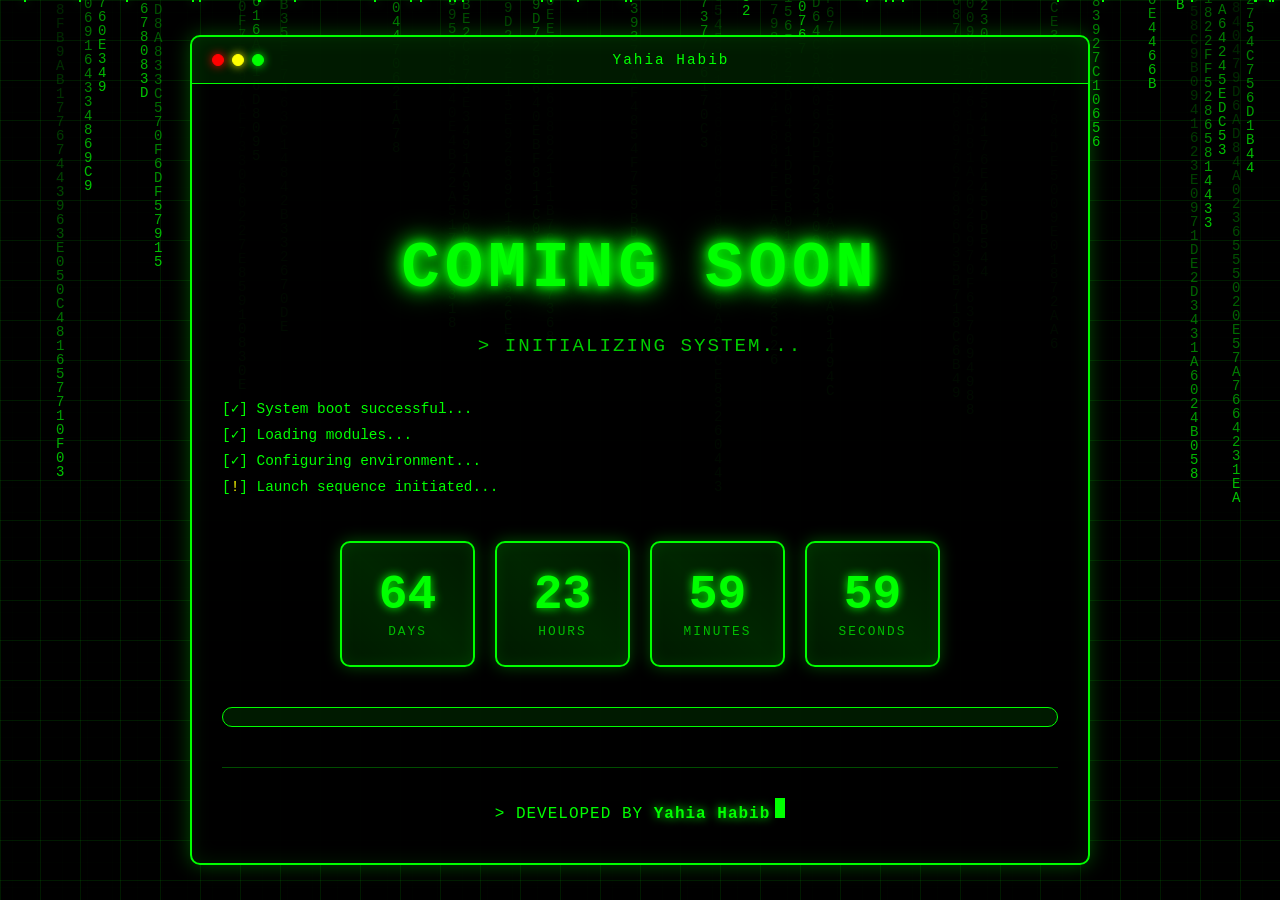
==== index.html @ 4a2ffab8 "Add files via upload" ====
<!DOCTYPE html>
<html lang="en">
<head>
    <meta charset="UTF-8">
    <meta name="viewport" content="width=device-width, initial-scale=1.0">
    <title>Coming Soon - Yahia Habib Website</title>
    <style>
        * {
            margin: 0;
            padding: 0;
            box-sizing: border-box;
        }

        body {
            font-family: 'Courier New', Courier, monospace;
            background: #000000;
            color: #00ff00;
            overflow-x: hidden;
            position: relative;
            min-height: 100vh;
        }

        /* Matrix falling numbers canvas */
        #matrixCanvas {
            position: fixed;
            top: 0;
            left: 0;
            width: 100%;
            height: 100%;
            z-index: 0;
            opacity: 0.8;
        }

        /* Matrix-style background effect */
        .matrix-bg {
            position: fixed;
            top: 0;
            left: 0;
            width: 100%;
            height: 100%;
            background: 
                linear-gradient(0deg, transparent 24%, rgba(0, 255, 0, 0.05) 25%, rgba(0, 255, 0, 0.05) 26%, transparent 27%, transparent 74%, rgba(0, 255, 0, 0.05) 75%, rgba(0, 255, 0, 0.05) 76%, transparent 77%, transparent),
                linear-gradient(90deg, transparent 24%, rgba(0, 255, 0, 0.05) 25%, rgba(0, 255, 0, 0.05) 26%, transparent 27%, transparent 74%, rgba(0, 255, 0, 0.05) 75%, rgba(0, 255, 0, 0.05) 76%, transparent 77%, transparent);
            background-size: 50px 50px;
            opacity: 0.2;
            z-index: 0;
        }

        /* Animated grid lines */
        .grid-lines {
            position: fixed;
            top: 0;
            left: 0;
            width: 100%;
            height: 100%;
            background-image: 
                linear-gradient(rgba(0, 255, 0, 0.1) 1px, transparent 1px),
                linear-gradient(90deg, rgba(0, 255, 0, 0.1) 1px, transparent 1px);
            background-size: 40px 40px;
            z-index: 0;
            animation: gridMove 20s linear infinite;
        }

        @keyframes gridMove {
            0% {
                transform: translateY(0);
            }
            100% {
                transform: translateY(40px);
            }
        }

        /* Glitch effect particles */
        .glitch-particles {
            position: fixed;
            width: 100%;
            height: 100%;
            z-index: 1;
            pointer-events: none;
        }

        .glitch-particle {
            position: absolute;
            width: 2px;
            height: 2px;
            background: #00ff00;
            box-shadow: 0 0 10px #00ff00;
            animation: glitchFloat 3s infinite;
        }

        @keyframes glitchFloat {
            0%, 100% {
                opacity: 0;
                transform: translateY(0);
            }
            50% {
                opacity: 1;
            }
            100% {
                transform: translateY(-100vh);
            }
        }

        /* Main container */
        .container {
            position: relative;
            z-index: 2;
            display: flex;
            flex-direction: column;
            align-items: center;
            justify-content: center;
            min-height: 100vh;
            padding: 20px;
        }

        /* Terminal-style border */
        .terminal-window {
            background: rgba(0, 0, 0, 0.95);
            border: 2px solid #00ff00;
            border-radius: 10px;
            box-shadow: 
                0 0 20px rgba(0, 255, 0, 0.3),
                inset 0 0 20px rgba(0, 255, 0, 0.1);
            max-width: 900px;
            width: 100%;
            overflow: hidden;
            animation: terminalGlow 2s ease-in-out infinite alternate;
        }

        @keyframes terminalGlow {
            from {
                box-shadow: 
                    0 0 20px rgba(0, 255, 0, 0.3),
                    inset 0 0 20px rgba(0, 255, 0, 0.1);
            }
            to {
                box-shadow: 
                    0 0 30px rgba(0, 255, 0, 0.5),
                    inset 0 0 30px rgba(0, 255, 0, 0.2);
            }
        }

        /* Terminal header */
        .terminal-header {
            background: rgba(0, 255, 0, 0.1);
            border-bottom: 1px solid #00ff00;
            padding: 15px 20px;
            display: flex;
            align-items: center;
            gap: 10px;
        }

        .terminal-dots {
            display: flex;
            gap: 8px;
        }

        .dot {
            width: 12px;
            height: 12px;
            border-radius: 50%;
            border: 1px solid #00ff00;
        }

        .dot.red { background: #ff0000; border-color: #ff0000; box-shadow: 0 0 10px #ff0000; }
        .dot.yellow { background: #ffff00; border-color: #ffff00; box-shadow: 0 0 10px #ffff00; }
        .dot.green { background: #00ff00; box-shadow: 0 0 10px #00ff00; }

        .terminal-title {
            flex: 1;
            text-align: center;
            font-size: 0.9rem;
            color: #00ff00;
            letter-spacing: 2px;
        }

        /* Terminal content */
        .terminal-content {
            padding: 40px 30px;
            text-align: center;
        }

        /* Logo section */
        .logo-container {
            margin-bottom: 30px;
            animation: fadeIn 1s ease-out;
        }

        .logo-container a {
            display: inline-block;
            transition: transform 0.3s ease;
        }

        .logo-container a:hover {
            transform: scale(1.05);
        }

        .logo-container img {
            max-width: 200px;
            height: auto;
            filter: 
                drop-shadow(0 0 20px rgba(0, 255, 0, 0.5))
                brightness(1.2);
        }

        /* Command prompt style */
        .command-line {
            color: #00ff00;
            font-size: 1rem;
            margin-bottom: 20px;
            text-align: left;
            animation: typing 2s steps(40) 1s forwards;
            overflow: hidden;
            white-space: nowrap;
            border-right: 2px solid #00ff00;
            width: 0;
            margin: 0 auto 20px;
        }

        @keyframes typing {
            from {
                width: 0;
            }
            to {
                width: 100%;
                border-right: none;
            }
        }

        /* Main heading */
        h1 {
            font-size: 4rem;
            color: #00ff00;
            text-shadow: 
                0 0 10px #00ff00,
                0 0 20px #00ff00,
                0 0 30px #00ff00;
            margin: 30px 0;
            font-weight: 700;
            letter-spacing: 5px;
            animation: glitch 1s infinite;
        }

        @keyframes glitch {
            0%, 90%, 100% {
                text-shadow: 
                    0 0 10px #00ff00,
                    0 0 20px #00ff00,
                    0 0 30px #00ff00;
            }
            95% {
                text-shadow: 
                    0 0 10px #ff0000,
                    2px 2px 10px #00ff00,
                    -2px -2px 10px #0000ff;
            }
        }

        /* Graphics card ASCII art */
        .ascii-art {
            font-size: 0.8rem;
            color: #00ff00;
            line-height: 1.2;
            margin: 20px 0;
            white-space: pre;
            overflow-x: auto;
            text-shadow: 0 0 5px #00ff00;
        }

        .subtitle {
            font-size: 1.2rem;
            color: #00ff00;
            margin-bottom: 40px;
            opacity: 0.8;
            letter-spacing: 2px;
        }

        /* Countdown section */
        .countdown {
            display: grid;
            grid-template-columns: repeat(4, 1fr);
            gap: 20px;
            margin: 40px 0;
            max-width: 600px;
            margin-left: auto;
            margin-right: auto;
        }

        .time-box {
            background: rgba(0, 255, 0, 0.05);
            border: 2px solid #00ff00;
            border-radius: 10px;
            padding: 25px 15px;
            position: relative;
            overflow: hidden;
            box-shadow: 
                0 0 15px rgba(0, 255, 0, 0.3),
                inset 0 0 15px rgba(0, 255, 0, 0.1);
        }

        .time-box::before {
            content: '';
            position: absolute;
            top: -50%;
            left: -50%;
            width: 200%;
            height: 200%;
            background: linear-gradient(
                45deg,
                transparent,
                rgba(0, 255, 0, 0.1),
                transparent
            );
            animation: scan 3s linear infinite;
        }

        @keyframes scan {
            0% {
                transform: translateX(-100%) translateY(-100%);
            }
            100% {
                transform: translateX(100%) translateY(100%);
            }
        }

        .time-box .number {
            font-size: 3rem;
            font-weight: 700;
            display: block;
            color: #00ff00;
            text-shadow: 0 0 10px #00ff00;
            position: relative;
            z-index: 1;
        }

        .time-box .label {
            font-size: 0.8rem;
            text-transform: uppercase;
            opacity: 0.7;
            margin-top: 10px;
            letter-spacing: 2px;
            position: relative;
            z-index: 1;
        }

        /* Progress bar */
        .progress-container {
            width: 100%;
            height: 20px;
            background: rgba(0, 255, 0, 0.1);
            border: 1px solid #00ff00;
            border-radius: 10px;
            overflow: hidden;
            margin: 30px 0;
        }

        .progress-bar {
            height: 100%;
            background: linear-gradient(90deg, #00ff00, #00ff00);
            box-shadow: 0 0 20px #00ff00;
            animation: progress 2s linear infinite;
            width: 0%;
            transition: width 1s ease;
        }

        @keyframes progress {
            0%, 100% {
                opacity: 1;
            }
            50% {
                opacity: 0.7;
            }
        }

        /* Status messages */
        .status-messages {
            text-align: left;
            margin: 30px 0;
            font-size: 0.9rem;
            line-height: 1.8;
        }

        .status-line {
            color: #00ff00;
            opacity: 0;
            animation: fadeInLine 0.5s ease-out forwards;
        }

        .status-line:nth-child(1) { animation-delay: 0.5s; }
        .status-line:nth-child(2) { animation-delay: 1s; }
        .status-line:nth-child(3) { animation-delay: 1.5s; }
        .status-line:nth-child(4) { animation-delay: 2s; }

        @keyframes fadeInLine {
            to {
                opacity: 1;
            }
        }

        .status-line span {
            color: #00ff00;
        }

        .status-line.success span {
            color: #00ff00;
        }

        .status-line.warning span {
            color: #ffff00;
        }

        /* Developer credit */
        .developer {
            margin-top: 40px;
            padding-top: 30px;
            border-top: 1px solid rgba(0, 255, 0, 0.3);
            font-size: 1rem;
            color: #00ff00;
            letter-spacing: 1px;
        }

        .developer a {
            color: #00ff00;
            text-decoration: none;
            font-weight: 700;
            text-shadow: 0 0 10px #00ff00;
            transition: all 0.3s ease;
        }

        .developer a:hover {
            color: #00ff00;
            text-shadow: 0 0 20px #00ff00;
            letter-spacing: 3px;
        }

        /* Cursor blink effect */
        .cursor {
            display: inline-block;
            width: 10px;
            height: 20px;
            background: #00ff00;
            animation: blink 1s infinite;
            margin-left: 5px;
        }

        @keyframes blink {
            0%, 49% {
                opacity: 1;
            }
            50%, 100% {
                opacity: 0;
            }
        }

        @keyframes fadeIn {
            from {
                opacity: 0;
                transform: translateY(-20px);
            }
            to {
                opacity: 1;
                transform: translateY(0);
            }
        }

        /* Responsive design */
        @media (max-width: 768px) {
            h1 {
                font-size: 2.5rem;
                letter-spacing: 3px;
            }

            .subtitle {
                font-size: 1rem;
            }

            .terminal-content {
                padding: 30px 20px;
            }

            .countdown {
                grid-template-columns: repeat(2, 1fr);
                gap: 15px;
            }

            .time-box {
                padding: 20px 10px;
            }

            .time-box .number {
                font-size: 2.5rem;
            }

            .time-box .label {
                font-size: 0.7rem;
            }

            .logo-container img {
                max-width: 150px;
            }

            .ascii-art {
                font-size: 0.6rem;
            }

            .status-messages {
                font-size: 0.8rem;
            }
        }

        @media (max-width: 480px) {
            h1 {
                font-size: 2rem;
                letter-spacing: 2px;
            }

            .terminal-header {
                padding: 10px 15px;
            }

            .terminal-title {
                font-size: 0.7rem;
            }

            .dot {
                width: 10px;
                height: 10px;
            }

            .time-box .number {
                font-size: 2rem;
            }

            .countdown {
                gap: 10px;
            }

            .logo-container img {
                max-width: 120px;
            }

            .ascii-art {
                font-size: 0.5rem;
            }
        }
    </style>
</head>
<body>
    <!-- Matrix falling numbers canvas -->
    <canvas id="matrixCanvas"></canvas>

    <!-- Background effects -->
    <div class="matrix-bg"></div>
    <div class="grid-lines"></div>
    <div class="glitch-particles" id="glitchParticles"></div>

    <!-- Main container -->
    <div class="container">
        <div class="terminal-window">
            <!-- Terminal header -->
            <div class="terminal-header">
                <div class="terminal-dots">
                    <div class="dot red"></div>
                    <div class="dot yellow"></div>
                    <div class="dot green"></div>
                </div>
                <div class="terminal-title">Yahia Habib</div>
            </div>

            <!-- Terminal content -->
            <div class="terminal-content">
                <!-- Logo -->
                <div class="logo-container">
                    <a href="https://github.com/Yahia-Habib" target="_blank">
                    </a>
                </div>

                <!-- ASCII Art Graphics Card -->
                <div class="ascii-art">
                </div>

                <!-- Main heading -->
                <h1>COMING SOON</h1>
                <p class="subtitle">&gt; INITIALIZING SYSTEM...</p>

                <!-- Status messages -->
                <div class="status-messages">
                    <div class="status-line success">[<span>✓</span>] System boot successful...</div>
                    <div class="status-line success">[<span>✓</span>] Loading modules...</div>
                    <div class="status-line success">[<span>✓</span>] Configuring environment...</div>
                    <div class="status-line warning">[<span>!</span>] Launch sequence initiated...</div>
                </div>

                <!-- Countdown Timer -->
                <div class="countdown">
                    <div class="time-box">
                        <span class="number" id="days">00</span>
                        <span class="label">Days</span>
                    </div>
                    <div class="time-box">
                        <span class="number" id="hours">00</span>
                        <span class="label">Hours</span>
                    </div>
                    <div class="time-box">
                        <span class="number" id="minutes">00</span>
                        <span class="label">Minutes</span>
                    </div>
                    <div class="time-box">
                        <span class="number" id="seconds">00</span>
                        <span class="label">Seconds</span>
                    </div>
                </div>

                <!-- Progress bar -->
                <div class="progress-container">
                    <div class="progress-bar" id="progressBar"></div>
                </div>

                <!-- Developer credit -->
                <div class="developer">
                    &gt; DEVELOPED BY <a href="https://github.com/Yahia-Habib" target="_blank">Yahia Habib</a><span class="cursor"></span>
                </div>
            </div>
        </div>
    </div>

    <!-- JavaScript -->
    <script>
        // Matrix falling numbers effect
        const canvas = document.getElementById('matrixCanvas');
        const ctx = canvas.getContext('2d');

        // Set canvas size
        canvas.width = window.innerWidth;
        canvas.height = window.innerHeight;

        // Characters to display - numbers and some binary
        const chars = '01234567890123456789ABCDEF';
        const charArray = chars.split('');

        const fontSize = 14;
        const columns = canvas.width / fontSize;

        // Array to store y-position of each column
        const drops = [];
        for (let i = 0; i < columns; i++) {
            drops[i] = Math.random() * -100;
        }

        // Draw function
        function drawMatrix() {
            // Semi-transparent black background for trail effect
            ctx.fillStyle = 'rgba(0, 0, 0, 0.05)';
            ctx.fillRect(0, 0, canvas.width, canvas.height);

            ctx.fillStyle = '#00ff00';
            ctx.font = fontSize + 'px Courier New';

            // Loop through drops
            for (let i = 0; i < drops.length; i++) {
                // Random character
                const text = charArray[Math.floor(Math.random() * charArray.length)];
                
                // Draw character
                const x = i * fontSize;
                const y = drops[i] * fontSize;
                
                // Gradient effect - brighter at the tip
                const gradient = ctx.createLinearGradient(x, y - fontSize * 10, x, y);
                gradient.addColorStop(0, 'rgba(0, 255, 0, 0)');
                gradient.addColorStop(0.5, 'rgba(0, 255, 0, 0.5)');
                gradient.addColorStop(1, 'rgba(0, 255, 0, 1)');
                ctx.fillStyle = gradient;
                
                ctx.fillText(text, x, y);

                // Reset drop to top randomly
                if (y > canvas.height && Math.random() > 0.975) {
                    drops[i] = 0;
                }

                // Increment Y coordinate
                drops[i]++;
            }
        }

        // Run the animation
        setInterval(drawMatrix, 35);

        // Resize canvas on window resize
        window.addEventListener('resize', function() {
            canvas.width = window.innerWidth;
            canvas.height = window.innerHeight;
            
            // Recalculate columns
            const newColumns = canvas.width / fontSize;
            drops.length = 0;
            for (let i = 0; i < newColumns; i++) {
                drops[i] = Math.random() * -100;
            }
        });

        // Set launch date to 2 days from now
        const now = new Date();
        const launchDate = new Date(now.getTime() + (65 * 24 * 60 * 60 * 1000));

        // Countdown timer
        const countdown = setInterval(function() {
            const currentTime = new Date().getTime();
            const distance = launchDate - currentTime;

            // Calculate time units
            const days = Math.floor(distance / (1000 * 60 * 60 * 24));
            const hours = Math.floor((distance % (1000 * 60 * 60 * 24)) / (1000 * 60 * 60));
            const minutes = Math.floor((distance % (1000 * 60 * 60)) / (1000 * 60));
            const seconds = Math.floor((distance % (1000 * 60)) / 1000);

            // Display the result
            document.getElementById("days").innerText = String(days).padStart(2, '0');
            document.getElementById("hours").innerText = String(hours).padStart(2, '0');
            document.getElementById("minutes").innerText = String(minutes).padStart(2, '0');
            document.getElementById("seconds").innerText = String(seconds).padStart(2, '0');

            // Update progress bar
            const totalTime = 65 * 24 * 60 * 60 * 1000; // 2 days in milliseconds
            const elapsed = totalTime - distance;
            const progress = (elapsed / totalTime) * 100;
            document.getElementById("progressBar").style.width = progress + '%';

            // If countdown is finished
            if (distance < 0) {
                clearInterval(countdown);
                document.querySelector(".subtitle").innerText = "> SYSTEM ONLINE!";
                document.getElementById("progressBar").style.width = '100%';
            }
        }, 1000);

        // Generate glitch particles
        const glitchContainer = document.getElementById('glitchParticles');
        for (let i = 0; i < 30; i++) {
            const particle = document.createElement('div');
            particle.className = 'glitch-particle';
            particle.style.left = Math.random() * 100 + '%';
            particle.style.animationDelay = Math.random() * 3 + 's';
            particle.style.animationDuration = (Math.random() * 2 + 2) + 's';
            glitchContainer.appendChild(particle);
        }
    </script>
</body>
</html>
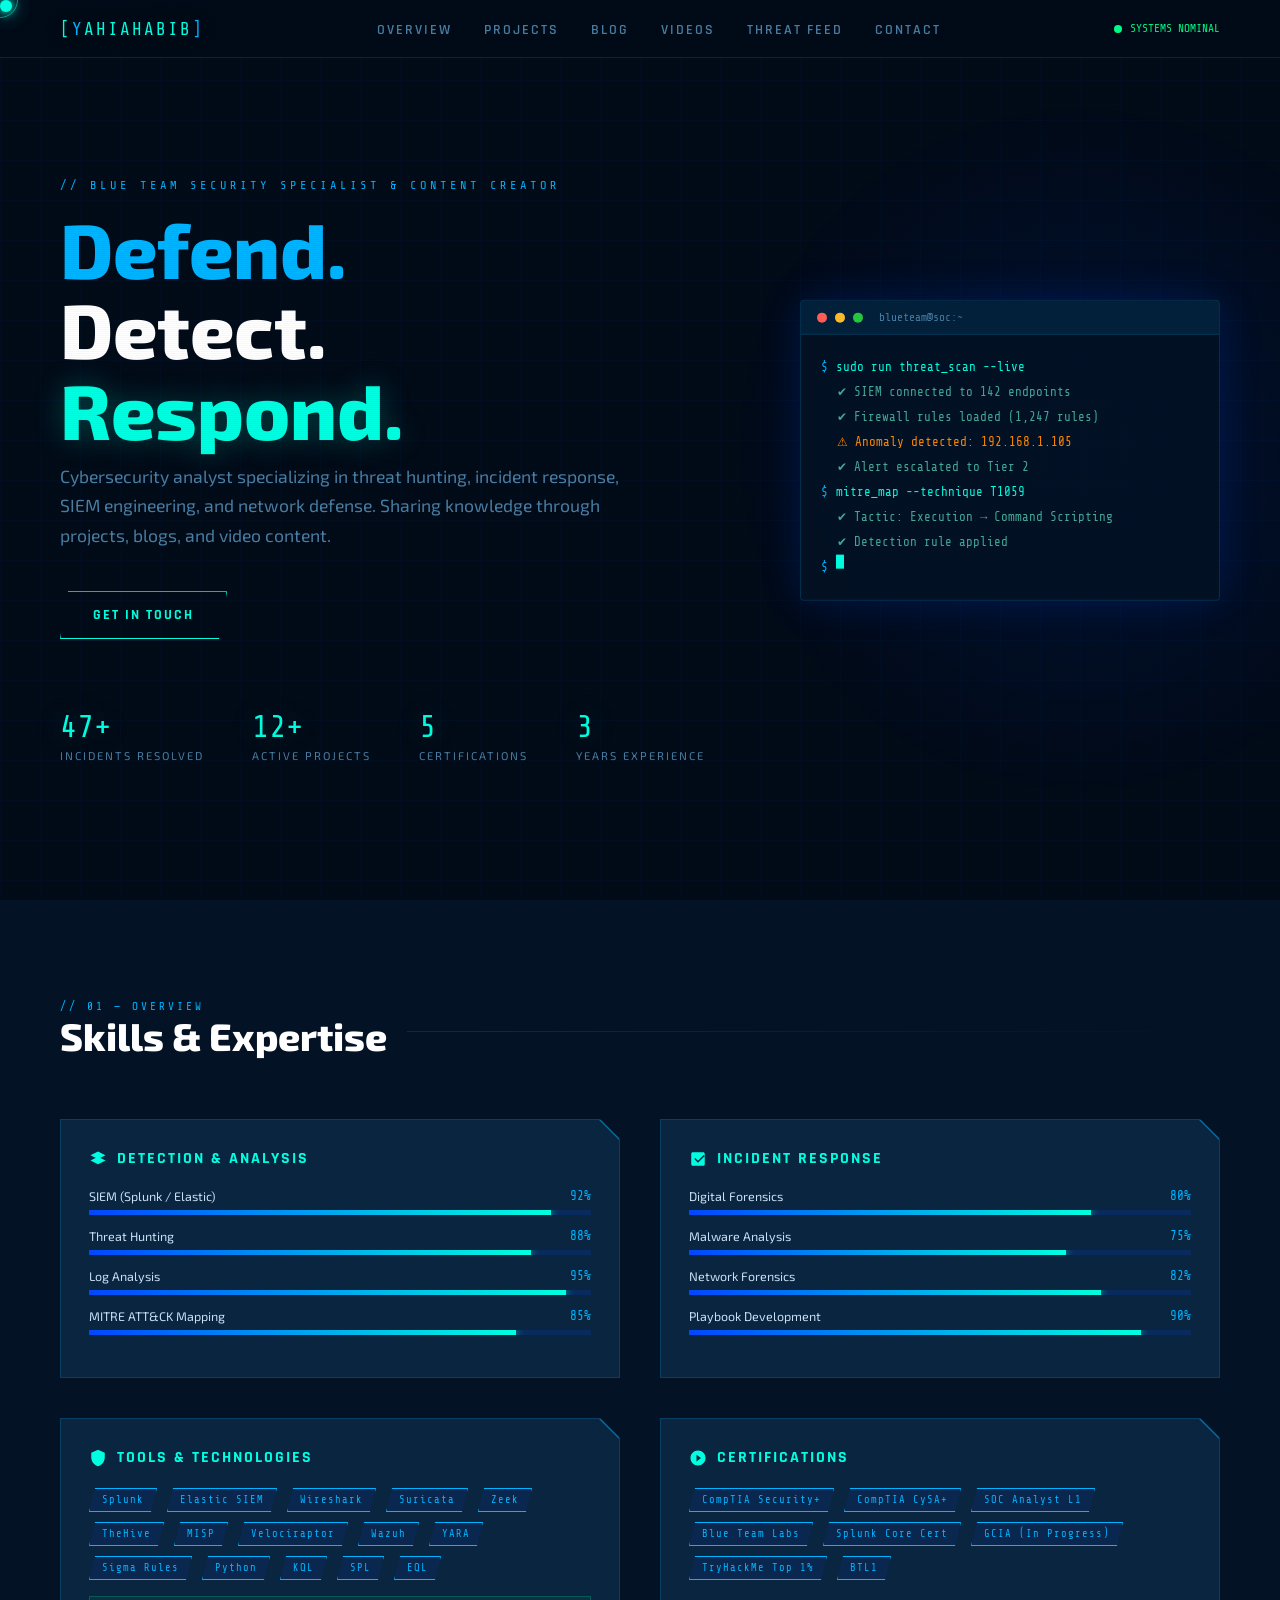
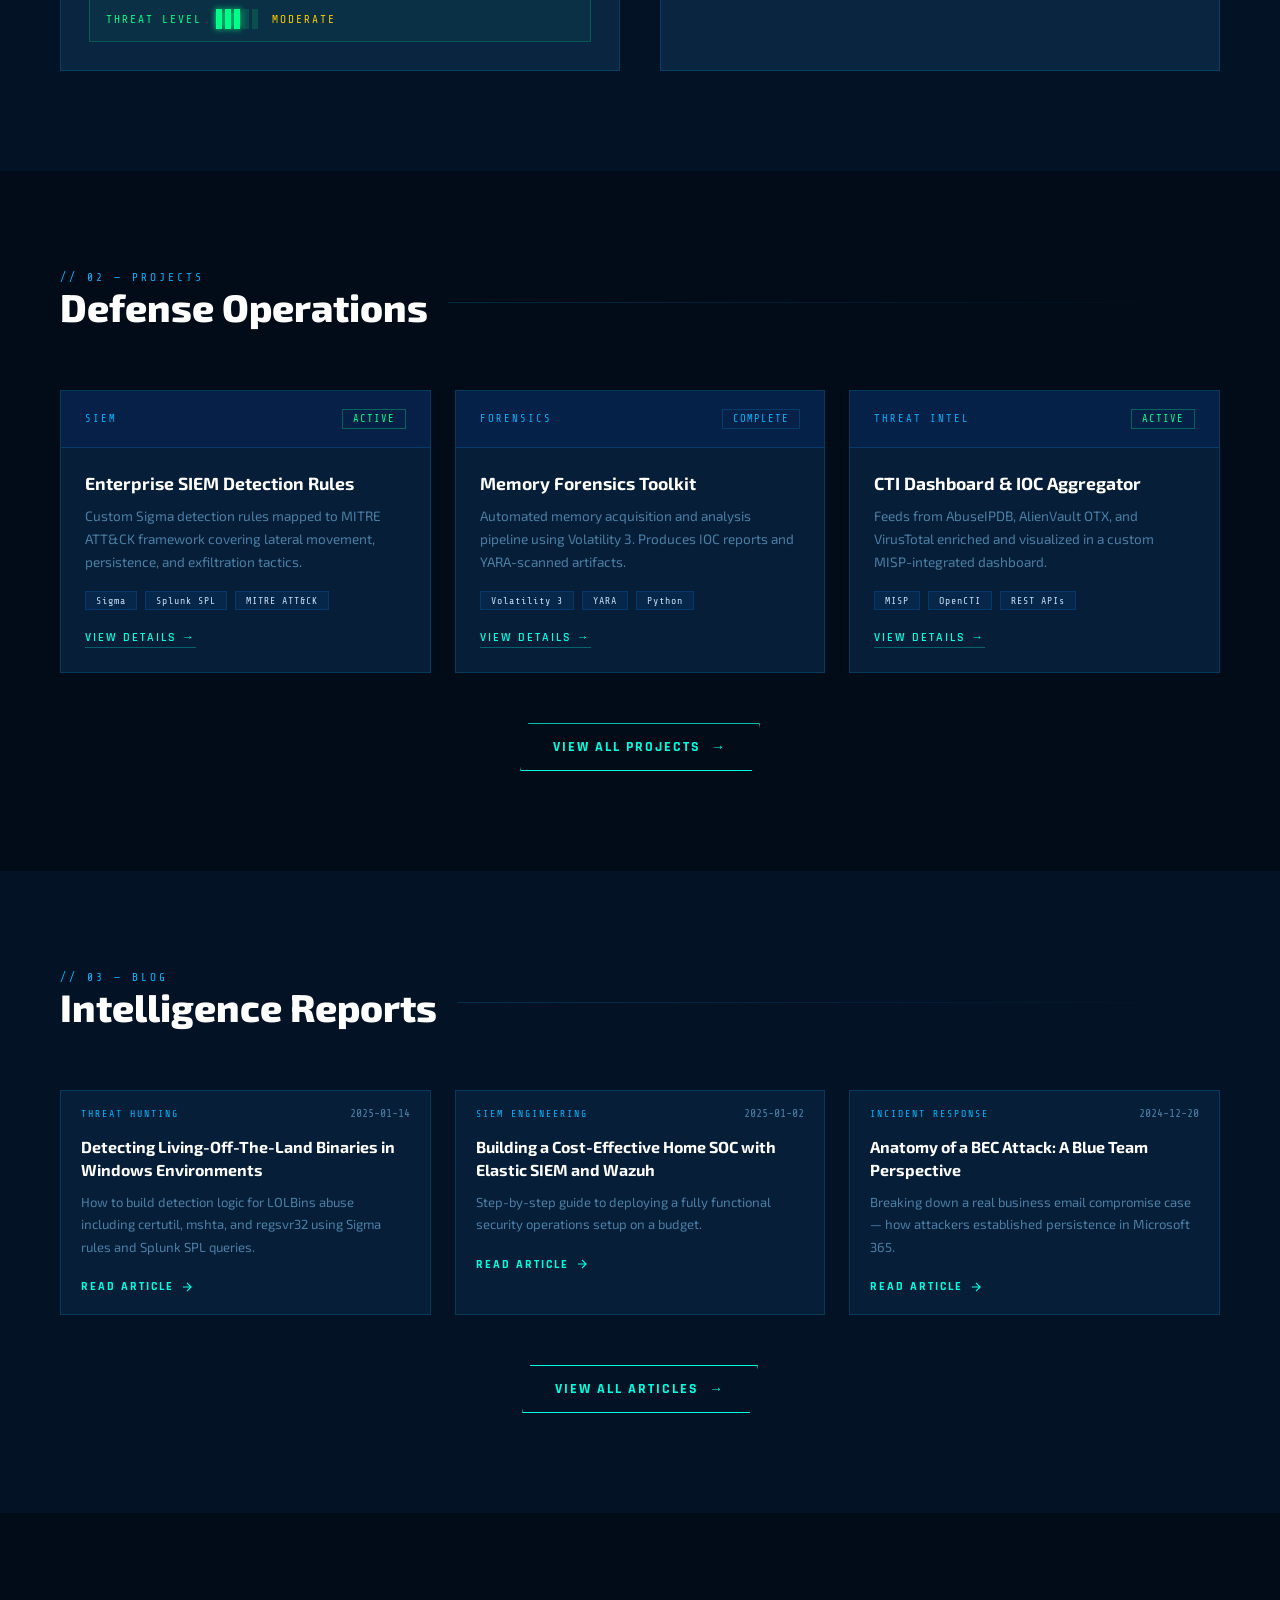
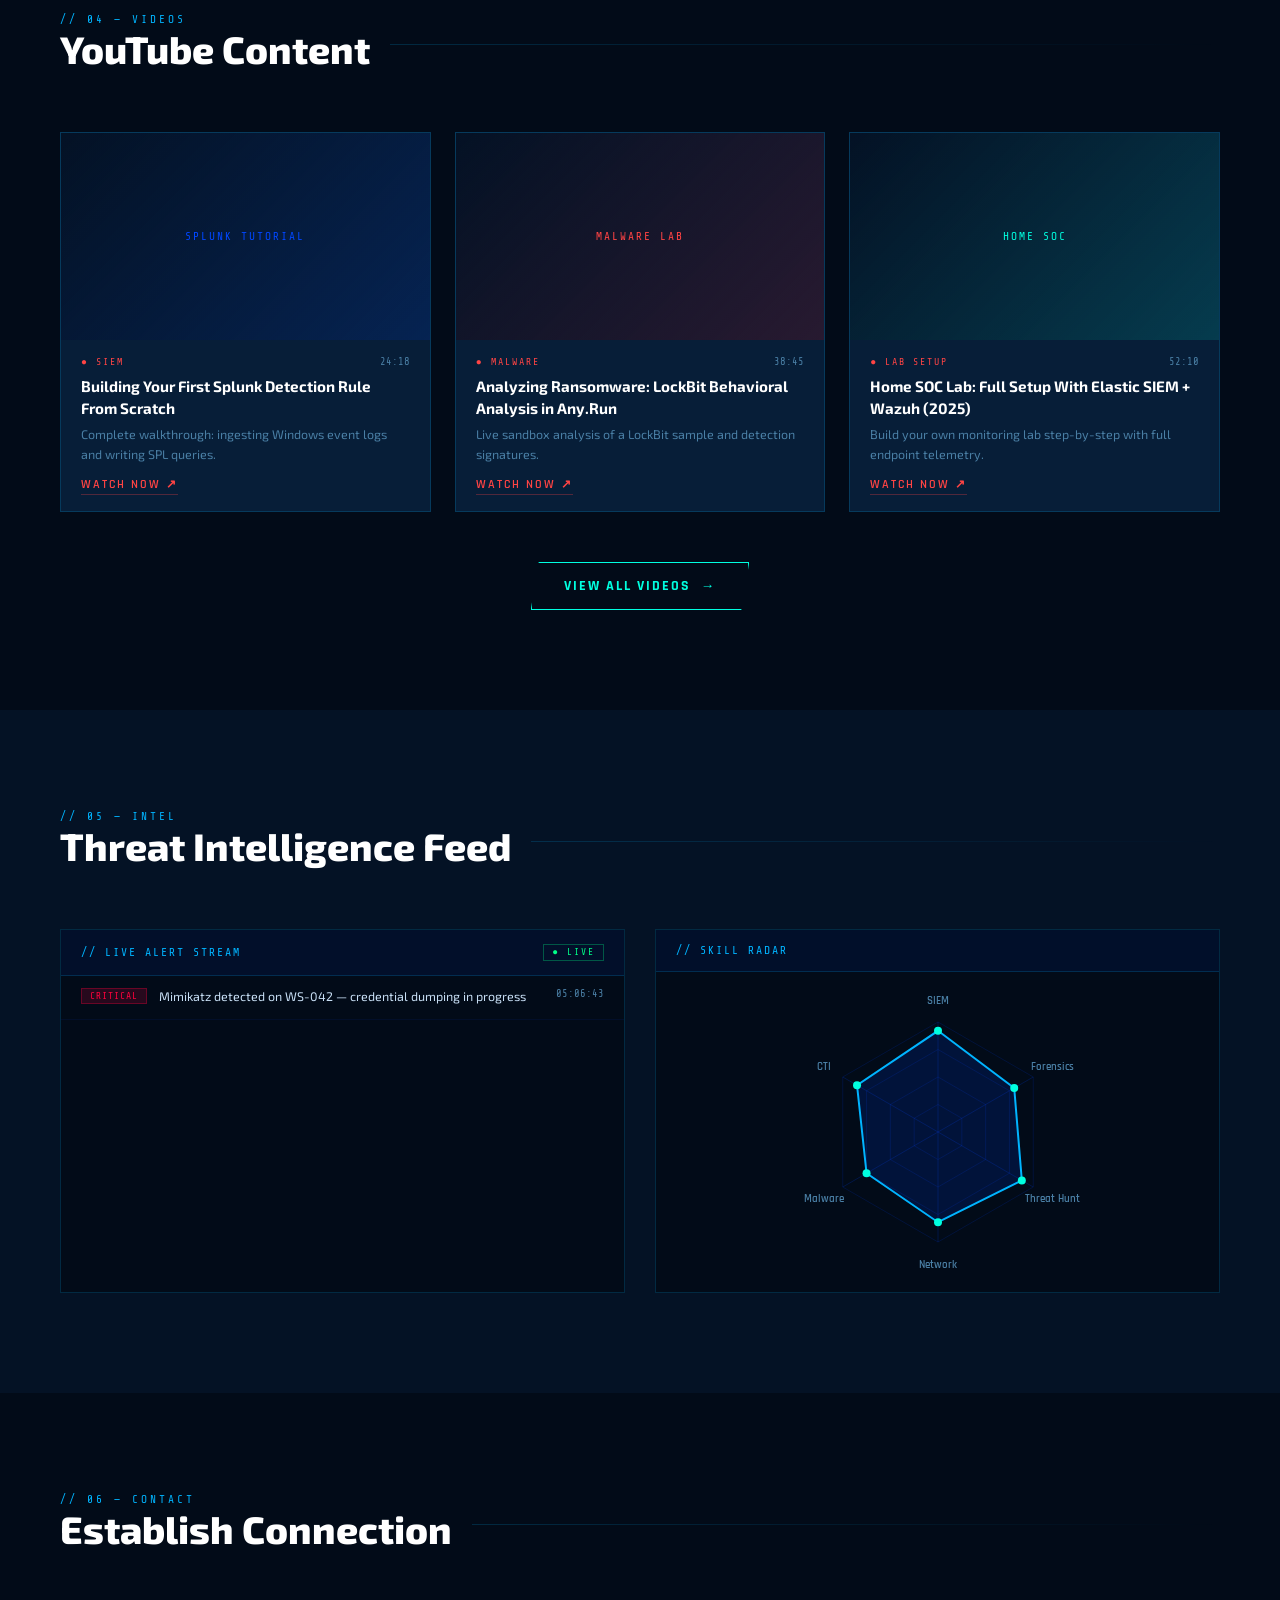
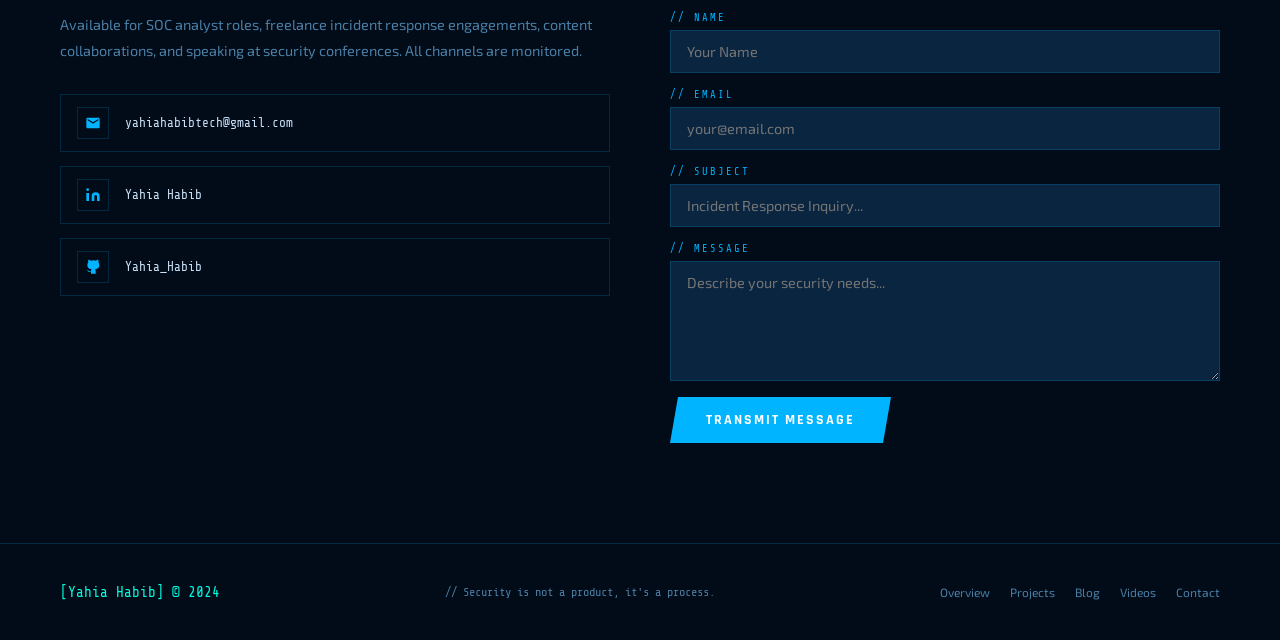
==== commit 36b0bd15: "Add files via upload" ====
--- a/index.html
+++ b/index.html
@@ -1,750 +1,615 @@
-<!DOCTYPE html>
-<html lang="en">
-<head>
-    <meta charset="UTF-8">
-    <meta name="viewport" content="width=device-width, initial-scale=1.0">
-    <title>Coming Soon - Yahia Habib Website</title>
-    <style>
-        * {
-            margin: 0;
-            padding: 0;
-            box-sizing: border-box;
-        }
-
-        body {
-            font-family: 'Courier New', Courier, monospace;
-            background: #000000;
-            color: #00ff00;
-            overflow-x: hidden;
-            position: relative;
-            min-height: 100vh;
-        }
-
-        /* Matrix falling numbers canvas */
-        #matrixCanvas {
-            position: fixed;
-            top: 0;
-            left: 0;
-            width: 100%;
-            height: 100%;
-            z-index: 0;
-            opacity: 0.8;
-        }
-
-        /* Matrix-style background effect */
-        .matrix-bg {
-            position: fixed;
-            top: 0;
-            left: 0;
-            width: 100%;
-            height: 100%;
-            background: 
-                linear-gradient(0deg, transparent 24%, rgba(0, 255, 0, 0.05) 25%, rgba(0, 255, 0, 0.05) 26%, transparent 27%, transparent 74%, rgba(0, 255, 0, 0.05) 75%, rgba(0, 255, 0, 0.05) 76%, transparent 77%, transparent),
-                linear-gradient(90deg, transparent 24%, rgba(0, 255, 0, 0.05) 25%, rgba(0, 255, 0, 0.05) 26%, transparent 27%, transparent 74%, rgba(0, 255, 0, 0.05) 75%, rgba(0, 255, 0, 0.05) 76%, transparent 77%, transparent);
-            background-size: 50px 50px;
-            opacity: 0.2;
-            z-index: 0;
-        }
-
-        /* Animated grid lines */
-        .grid-lines {
-            position: fixed;
-            top: 0;
-            left: 0;
-            width: 100%;
-            height: 100%;
-            background-image: 
-                linear-gradient(rgba(0, 255, 0, 0.1) 1px, transparent 1px),
-                linear-gradient(90deg, rgba(0, 255, 0, 0.1) 1px, transparent 1px);
-            background-size: 40px 40px;
-            z-index: 0;
-            animation: gridMove 20s linear infinite;
-        }
-
-        @keyframes gridMove {
-            0% {
-                transform: translateY(0);
-            }
-            100% {
-                transform: translateY(40px);
-            }
-        }
-
-        /* Glitch effect particles */
-        .glitch-particles {
-            position: fixed;
-            width: 100%;
-            height: 100%;
-            z-index: 1;
-            pointer-events: none;
-        }
-
-        .glitch-particle {
-            position: absolute;
-            width: 2px;
-            height: 2px;
-            background: #00ff00;
-            box-shadow: 0 0 10px #00ff00;
-            animation: glitchFloat 3s infinite;
-        }
-
-        @keyframes glitchFloat {
-            0%, 100% {
-                opacity: 0;
-                transform: translateY(0);
-            }
-            50% {
-                opacity: 1;
-            }
-            100% {
-                transform: translateY(-100vh);
-            }
-        }
-
-        /* Main container */
-        .container {
-            position: relative;
-            z-index: 2;
-            display: flex;
-            flex-direction: column;
-            align-items: center;
-            justify-content: center;
-            min-height: 100vh;
-            padding: 20px;
-        }
-
-        /* Terminal-style border */
-        .terminal-window {
-            background: rgba(0, 0, 0, 0.95);
-            border: 2px solid #00ff00;
-            border-radius: 10px;
-            box-shadow: 
-                0 0 20px rgba(0, 255, 0, 0.3),
-                inset 0 0 20px rgba(0, 255, 0, 0.1);
-            max-width: 900px;
-            width: 100%;
-            overflow: hidden;
-            animation: terminalGlow 2s ease-in-out infinite alternate;
-        }
-
-        @keyframes terminalGlow {
-            from {
-                box-shadow: 
-                    0 0 20px rgba(0, 255, 0, 0.3),
-                    inset 0 0 20px rgba(0, 255, 0, 0.1);
-            }
-            to {
-                box-shadow: 
-                    0 0 30px rgba(0, 255, 0, 0.5),
-                    inset 0 0 30px rgba(0, 255, 0, 0.2);
-            }
-        }
-
-        /* Terminal header */
-        .terminal-header {
-            background: rgba(0, 255, 0, 0.1);
-            border-bottom: 1px solid #00ff00;
-            padding: 15px 20px;
-            display: flex;
-            align-items: center;
-            gap: 10px;
-        }
-
-        .terminal-dots {
-            display: flex;
-            gap: 8px;
-        }
-
-        .dot {
-            width: 12px;
-            height: 12px;
-            border-radius: 50%;
-            border: 1px solid #00ff00;
-        }
-
-        .dot.red { background: #ff0000; border-color: #ff0000; box-shadow: 0 0 10px #ff0000; }
-        .dot.yellow { background: #ffff00; border-color: #ffff00; box-shadow: 0 0 10px #ffff00; }
-        .dot.green { background: #00ff00; box-shadow: 0 0 10px #00ff00; }
-
-        .terminal-title {
-            flex: 1;
-            text-align: center;
-            font-size: 0.9rem;
-            color: #00ff00;
-            letter-spacing: 2px;
-        }
-
-        /* Terminal content */
-        .terminal-content {
-            padding: 40px 30px;
-            text-align: center;
-        }
-
-        /* Logo section */
-        .logo-container {
-            margin-bottom: 30px;
-            animation: fadeIn 1s ease-out;
-        }
-
-        .logo-container a {
-            display: inline-block;
-            transition: transform 0.3s ease;
-        }
-
-        .logo-container a:hover {
-            transform: scale(1.05);
-        }
-
-        .logo-container img {
-            max-width: 200px;
-            height: auto;
-            filter: 
-                drop-shadow(0 0 20px rgba(0, 255, 0, 0.5))
-                brightness(1.2);
-        }
-
-        /* Command prompt style */
-        .command-line {
-            color: #00ff00;
-            font-size: 1rem;
-            margin-bottom: 20px;
-            text-align: left;
-            animation: typing 2s steps(40) 1s forwards;
-            overflow: hidden;
-            white-space: nowrap;
-            border-right: 2px solid #00ff00;
-            width: 0;
-            margin: 0 auto 20px;
-        }
-
-        @keyframes typing {
-            from {
-                width: 0;
-            }
-            to {
-                width: 100%;
-                border-right: none;
-            }
-        }
-
-        /* Main heading */
-        h1 {
-            font-size: 4rem;
-            color: #00ff00;
-            text-shadow: 
-                0 0 10px #00ff00,
-                0 0 20px #00ff00,
-                0 0 30px #00ff00;
-            margin: 30px 0;
-            font-weight: 700;
-            letter-spacing: 5px;
-            animation: glitch 1s infinite;
-        }
-
-        @keyframes glitch {
-            0%, 90%, 100% {
-                text-shadow: 
-                    0 0 10px #00ff00,
-                    0 0 20px #00ff00,
-                    0 0 30px #00ff00;
-            }
-            95% {
-                text-shadow: 
-                    0 0 10px #ff0000,
-                    2px 2px 10px #00ff00,
-                    -2px -2px 10px #0000ff;
-            }
-        }
-
-        /* Graphics card ASCII art */
-        .ascii-art {
-            font-size: 0.8rem;
-            color: #00ff00;
-            line-height: 1.2;
-            margin: 20px 0;
-            white-space: pre;
-            overflow-x: auto;
-            text-shadow: 0 0 5px #00ff00;
-        }
-
-        .subtitle {
-            font-size: 1.2rem;
-            color: #00ff00;
-            margin-bottom: 40px;
-            opacity: 0.8;
-            letter-spacing: 2px;
-        }
-
-        /* Countdown section */
-        .countdown {
-            display: grid;
-            grid-template-columns: repeat(4, 1fr);
-            gap: 20px;
-            margin: 40px 0;
-            max-width: 600px;
-            margin-left: auto;
-            margin-right: auto;
-        }
-
-        .time-box {
-            background: rgba(0, 255, 0, 0.05);
-            border: 2px solid #00ff00;
-            border-radius: 10px;
-            padding: 25px 15px;
-            position: relative;
-            overflow: hidden;
-            box-shadow: 
-                0 0 15px rgba(0, 255, 0, 0.3),
-                inset 0 0 15px rgba(0, 255, 0, 0.1);
-        }
-
-        .time-box::before {
-            content: '';
-            position: absolute;
-            top: -50%;
-            left: -50%;
-            width: 200%;
-            height: 200%;
-            background: linear-gradient(
-                45deg,
-                transparent,
-                rgba(0, 255, 0, 0.1),
-                transparent
-            );
-            animation: scan 3s linear infinite;
-        }
-
-        @keyframes scan {
-            0% {
-                transform: translateX(-100%) translateY(-100%);
-            }
-            100% {
-                transform: translateX(100%) translateY(100%);
-            }
-        }
-
-        .time-box .number {
-            font-size: 3rem;
-            font-weight: 700;
-            display: block;
-            color: #00ff00;
-            text-shadow: 0 0 10px #00ff00;
-            position: relative;
-            z-index: 1;
-        }
-
-        .time-box .label {
-            font-size: 0.8rem;
-            text-transform: uppercase;
-            opacity: 0.7;
-            margin-top: 10px;
-            letter-spacing: 2px;
-            position: relative;
-            z-index: 1;
-        }
-
-        /* Progress bar */
-        .progress-container {
-            width: 100%;
-            height: 20px;
-            background: rgba(0, 255, 0, 0.1);
-            border: 1px solid #00ff00;
-            border-radius: 10px;
-            overflow: hidden;
-            margin: 30px 0;
-        }
-
-        .progress-bar {
-            height: 100%;
-            background: linear-gradient(90deg, #00ff00, #00ff00);
-            box-shadow: 0 0 20px #00ff00;
-            animation: progress 2s linear infinite;
-            width: 0%;
-            transition: width 1s ease;
-        }
-
-        @keyframes progress {
-            0%, 100% {
-                opacity: 1;
-            }
-            50% {
-                opacity: 0.7;
-            }
-        }
-
-        /* Status messages */
-        .status-messages {
-            text-align: left;
-            margin: 30px 0;
-            font-size: 0.9rem;
-            line-height: 1.8;
-        }
-
-        .status-line {
-            color: #00ff00;
-            opacity: 0;
-            animation: fadeInLine 0.5s ease-out forwards;
-        }
-
-        .status-line:nth-child(1) { animation-delay: 0.5s; }
-        .status-line:nth-child(2) { animation-delay: 1s; }
-        .status-line:nth-child(3) { animation-delay: 1.5s; }
-        .status-line:nth-child(4) { animation-delay: 2s; }
-
-        @keyframes fadeInLine {
-            to {
-                opacity: 1;
-            }
-        }
-
-        .status-line span {
-            color: #00ff00;
-        }
-
-        .status-line.success span {
-            color: #00ff00;
-        }
-
-        .status-line.warning span {
-            color: #ffff00;
-        }
-
-        /* Developer credit */
-        .developer {
-            margin-top: 40px;
-            padding-top: 30px;
-            border-top: 1px solid rgba(0, 255, 0, 0.3);
-            font-size: 1rem;
-            color: #00ff00;
-            letter-spacing: 1px;
-        }
-
-        .developer a {
-            color: #00ff00;
-            text-decoration: none;
-            font-weight: 700;
-            text-shadow: 0 0 10px #00ff00;
-            transition: all 0.3s ease;
-        }
-
-        .developer a:hover {
-            color: #00ff00;
-            text-shadow: 0 0 20px #00ff00;
-            letter-spacing: 3px;
-        }
-
-        /* Cursor blink effect */
-        .cursor {
-            display: inline-block;
-            width: 10px;
-            height: 20px;
-            background: #00ff00;
-            animation: blink 1s infinite;
-            margin-left: 5px;
-        }
-
-        @keyframes blink {
-            0%, 49% {
-                opacity: 1;
-            }
-            50%, 100% {
-                opacity: 0;
-            }
-        }
-
-        @keyframes fadeIn {
-            from {
-                opacity: 0;
-                transform: translateY(-20px);
-            }
-            to {
-                opacity: 1;
-                transform: translateY(0);
-            }
-        }
-
-        /* Responsive design */
-        @media (max-width: 768px) {
-            h1 {
-                font-size: 2.5rem;
-                letter-spacing: 3px;
-            }
-
-            .subtitle {
-                font-size: 1rem;
-            }
-
-            .terminal-content {
-                padding: 30px 20px;
-            }
-
-            .countdown {
-                grid-template-columns: repeat(2, 1fr);
-                gap: 15px;
-            }
-
-            .time-box {
-                padding: 20px 10px;
-            }
-
-            .time-box .number {
-                font-size: 2.5rem;
-            }
-
-            .time-box .label {
-                font-size: 0.7rem;
-            }
-
-            .logo-container img {
-                max-width: 150px;
-            }
-
-            .ascii-art {
-                font-size: 0.6rem;
-            }
-
-            .status-messages {
-                font-size: 0.8rem;
-            }
-        }
-
-        @media (max-width: 480px) {
-            h1 {
-                font-size: 2rem;
-                letter-spacing: 2px;
-            }
-
-            .terminal-header {
-                padding: 10px 15px;
-            }
-
-            .terminal-title {
-                font-size: 0.7rem;
-            }
-
-            .dot {
-                width: 10px;
-                height: 10px;
-            }
-
-            .time-box .number {
-                font-size: 2rem;
-            }
-
-            .countdown {
-                gap: 10px;
-            }
-
-            .logo-container img {
-                max-width: 120px;
-            }
-
-            .ascii-art {
-                font-size: 0.5rem;
-            }
-        }
-    </style>
-</head>
-<body>
-    <!-- Matrix falling numbers canvas -->
-    <canvas id="matrixCanvas"></canvas>
-
-    <!-- Background effects -->
-    <div class="matrix-bg"></div>
-    <div class="grid-lines"></div>
-    <div class="glitch-particles" id="glitchParticles"></div>
-
-    <!-- Main container -->
-    <div class="container">
-        <div class="terminal-window">
-            <!-- Terminal header -->
-            <div class="terminal-header">
-                <div class="terminal-dots">
-                    <div class="dot red"></div>
-                    <div class="dot yellow"></div>
-                    <div class="dot green"></div>
-                </div>
-                <div class="terminal-title">Yahia Habib</div>
-            </div>
-
-            <!-- Terminal content -->
-            <div class="terminal-content">
-                <!-- Logo -->
-                <div class="logo-container">
-                    <a href="https://github.com/Yahia-Habib" target="_blank">
-                    </a>
-                </div>
-
-                <!-- ASCII Art Graphics Card -->
-                <div class="ascii-art">
-                </div>
-
-                <!-- Main heading -->
-                <h1>COMING SOON</h1>
-                <p class="subtitle">&gt; INITIALIZING SYSTEM...</p>
-
-                <!-- Status messages -->
-                <div class="status-messages">
-                    <div class="status-line success">[<span>✓</span>] System boot successful...</div>
-                    <div class="status-line success">[<span>✓</span>] Loading modules...</div>
-                    <div class="status-line success">[<span>✓</span>] Configuring environment...</div>
-                    <div class="status-line warning">[<span>!</span>] Launch sequence initiated...</div>
-                </div>
-
-                <!-- Countdown Timer -->
-                <div class="countdown">
-                    <div class="time-box">
-                        <span class="number" id="days">00</span>
-                        <span class="label">Days</span>
-                    </div>
-                    <div class="time-box">
-                        <span class="number" id="hours">00</span>
-                        <span class="label">Hours</span>
-                    </div>
-                    <div class="time-box">
-                        <span class="number" id="minutes">00</span>
-                        <span class="label">Minutes</span>
-                    </div>
-                    <div class="time-box">
-                        <span class="number" id="seconds">00</span>
-                        <span class="label">Seconds</span>
-                    </div>
-                </div>
-
-                <!-- Progress bar -->
-                <div class="progress-container">
-                    <div class="progress-bar" id="progressBar"></div>
-                </div>
-
-                <!-- Developer credit -->
-                <div class="developer">
-                    &gt; DEVELOPED BY <a href="https://github.com/Yahia-Habib" target="_blank">Yahia Habib</a><span class="cursor"></span>
-                </div>
-            </div>
-        </div>
-    </div>
-
-    <!-- JavaScript -->
-    <script>
-        // Matrix falling numbers effect
-        const canvas = document.getElementById('matrixCanvas');
-        const ctx = canvas.getContext('2d');
-
-        // Set canvas size
-        canvas.width = window.innerWidth;
-        canvas.height = window.innerHeight;
-
-        // Characters to display - numbers and some binary
-        const chars = '01234567890123456789ABCDEF';
-        const charArray = chars.split('');
-
-        const fontSize = 14;
-        const columns = canvas.width / fontSize;
-
-        // Array to store y-position of each column
-        const drops = [];
-        for (let i = 0; i < columns; i++) {
-            drops[i] = Math.random() * -100;
-        }
-
-        // Draw function
-        function drawMatrix() {
-            // Semi-transparent black background for trail effect
-            ctx.fillStyle = 'rgba(0, 0, 0, 0.05)';
-            ctx.fillRect(0, 0, canvas.width, canvas.height);
-
-            ctx.fillStyle = '#00ff00';
-            ctx.font = fontSize + 'px Courier New';
-
-            // Loop through drops
-            for (let i = 0; i < drops.length; i++) {
-                // Random character
-                const text = charArray[Math.floor(Math.random() * charArray.length)];
-                
-                // Draw character
-                const x = i * fontSize;
-                const y = drops[i] * fontSize;
-                
-                // Gradient effect - brighter at the tip
-                const gradient = ctx.createLinearGradient(x, y - fontSize * 10, x, y);
-                gradient.addColorStop(0, 'rgba(0, 255, 0, 0)');
-                gradient.addColorStop(0.5, 'rgba(0, 255, 0, 0.5)');
-                gradient.addColorStop(1, 'rgba(0, 255, 0, 1)');
-                ctx.fillStyle = gradient;
-                
-                ctx.fillText(text, x, y);
-
-                // Reset drop to top randomly
-                if (y > canvas.height && Math.random() > 0.975) {
-                    drops[i] = 0;
-                }
-
-                // Increment Y coordinate
-                drops[i]++;
-            }
-        }
-
-        // Run the animation
-        setInterval(drawMatrix, 35);
-
-        // Resize canvas on window resize
-        window.addEventListener('resize', function() {
-            canvas.width = window.innerWidth;
-            canvas.height = window.innerHeight;
-            
-            // Recalculate columns
-            const newColumns = canvas.width / fontSize;
-            drops.length = 0;
-            for (let i = 0; i < newColumns; i++) {
-                drops[i] = Math.random() * -100;
-            }
-        });
-
-        // Set launch date to 2 days from now
-        const now = new Date();
-        const launchDate = new Date(now.getTime() + (65 * 24 * 60 * 60 * 1000));
-
-        // Countdown timer
-        const countdown = setInterval(function() {
-            const currentTime = new Date().getTime();
-            const distance = launchDate - currentTime;
-
-            // Calculate time units
-            const days = Math.floor(distance / (1000 * 60 * 60 * 24));
-            const hours = Math.floor((distance % (1000 * 60 * 60 * 24)) / (1000 * 60 * 60));
-            const minutes = Math.floor((distance % (1000 * 60 * 60)) / (1000 * 60));
-            const seconds = Math.floor((distance % (1000 * 60)) / 1000);
-
-            // Display the result
-            document.getElementById("days").innerText = String(days).padStart(2, '0');
-            document.getElementById("hours").innerText = String(hours).padStart(2, '0');
-            document.getElementById("minutes").innerText = String(minutes).padStart(2, '0');
-            document.getElementById("seconds").innerText = String(seconds).padStart(2, '0');
-
-            // Update progress bar
-            const totalTime = 65 * 24 * 60 * 60 * 1000; // 2 days in milliseconds
-            const elapsed = totalTime - distance;
-            const progress = (elapsed / totalTime) * 100;
-            document.getElementById("progressBar").style.width = progress + '%';
-
-            // If countdown is finished
-            if (distance < 0) {
-                clearInterval(countdown);
-                document.querySelector(".subtitle").innerText = "> SYSTEM ONLINE!";
-                document.getElementById("progressBar").style.width = '100%';
-            }
-        }, 1000);
-
-        // Generate glitch particles
-        const glitchContainer = document.getElementById('glitchParticles');
-        for (let i = 0; i < 30; i++) {
-            const particle = document.createElement('div');
-            particle.className = 'glitch-particle';
-            particle.style.left = Math.random() * 100 + '%';
-            particle.style.animationDelay = Math.random() * 3 + 's';
-            particle.style.animationDuration = (Math.random() * 2 + 2) + 's';
-            glitchContainer.appendChild(particle);
-        }
-    </script>
-</body>
-</html>
+<!DOCTYPE html>
+<html lang="en">
+<head>
+<meta charset="UTF-8">
+<meta name="viewport" content="width=device-width, initial-scale=1.0">
+<title>Blue Team Portfolio</title>
+<link rel="preconnect" href="https://fonts.googleapis.com">
+<link href="https://fonts.googleapis.com/css2?family=Share+Tech+Mono&family=Rajdhani:wght@300;400;500;600;700&family=Exo+2:wght@200;400;600;800&display=swap" rel="stylesheet">
+<style>
+  :root {
+    --bg:#020b18;--bg2:#041225;--bg3:#071e38;
+    --blue:#00b4ff;--cyan:#00ffe0;--accent:#0047ff;
+    --dim:#0a2540;--text:#c8dff5;--muted:#4a7fa5;
+    --border:rgba(0,180,255,0.18);
+    --glow:0 0 18px rgba(0,180,255,0.4);
+    --glow2:0 0 30px rgba(0,255,224,0.25);
+  }
+  *,*::before,*::after{box-sizing:border-box;margin:0;padding:0}
+  html{scroll-behavior:smooth}
+  body{background:var(--bg);color:var(--text);font-family:'Exo 2',sans-serif;overflow-x:hidden;cursor:none}
+  #cursor{width:12px;height:12px;background:var(--cyan);border-radius:50%;position:fixed;top:0;left:0;pointer-events:none;z-index:9999;transition:transform .1s ease;box-shadow:0 0 10px var(--cyan),0 0 20px var(--cyan)}
+  #cursor-ring{width:36px;height:36px;border:1px solid rgba(0,255,224,.5);border-radius:50%;position:fixed;top:0;left:0;pointer-events:none;z-index:9998;transition:transform .25s ease,width .2s,height .2s}
+  body::before{content:'';position:fixed;inset:0;background:repeating-linear-gradient(0deg,rgba(0,0,0,.03) 0,rgba(0,0,0,.03) 1px,transparent 1px,transparent 2px);pointer-events:none;z-index:9000}
+  body::after{content:'';position:fixed;inset:0;background-image:linear-gradient(rgba(0,100,200,.04) 1px,transparent 1px),linear-gradient(90deg,rgba(0,100,200,.04) 1px,transparent 1px);background-size:40px 40px;pointer-events:none;z-index:0}
+
+  /* NAV */
+  nav{position:fixed;top:0;left:0;right:0;z-index:100;display:flex;align-items:center;justify-content:space-between;padding:18px 60px;background:rgba(2,11,24,.85);backdrop-filter:blur(12px);border-bottom:1px solid var(--border)}
+  .nav-logo{font-family:'Share Tech Mono',monospace;font-size:1.1rem;color:var(--cyan);letter-spacing:2px;text-shadow:var(--glow2);text-decoration:none}
+  .nav-logo span{color:var(--blue)}
+  .nav-links{display:flex;gap:32px;list-style:none}
+  .nav-links a{font-family:'Rajdhani',sans-serif;font-weight:600;font-size:.85rem;letter-spacing:2px;text-transform:uppercase;color:var(--muted);text-decoration:none;transition:color .3s,text-shadow .3s;position:relative}
+  .nav-links a::after{content:'';position:absolute;bottom:-4px;left:0;width:0;height:1px;background:var(--cyan);transition:width .3s}
+  .nav-links a:hover,.nav-links a.active{color:var(--cyan);text-shadow:var(--glow2)}
+  .nav-links a:hover::after,.nav-links a.active::after{width:100%}
+  .nav-status{display:flex;align-items:center;gap:8px;font-family:'Share Tech Mono',monospace;font-size:.7rem;color:#00ff88}
+  .status-dot{width:8px;height:8px;border-radius:50%;background:#00ff88;animation:pulse-dot 2s infinite}
+  @keyframes pulse-dot{0%,100%{box-shadow:0 0 0 0 rgba(0,255,136,.6)}50%{box-shadow:0 0 0 6px rgba(0,255,136,0)}}
+
+  /* HERO */
+  .hero{position:relative;min-height:100vh;display:flex;flex-direction:column;justify-content:center;padding:120px 60px 80px;overflow:hidden;z-index:1}
+  .hero-bg-circle{position:absolute;width:700px;height:700px;border-radius:50%;background:radial-gradient(circle,rgba(0,71,255,.12) 0%,transparent 70%);right:-150px;top:50%;transform:translateY(-50%);animation:float 8s ease-in-out infinite}
+  @keyframes float{0%,100%{transform:translateY(-50%) scale(1)}50%{transform:translateY(-54%) scale(1.03)}}
+  .hero-tag{font-family:'Share Tech Mono',monospace;font-size:.75rem;color:var(--blue);letter-spacing:4px;text-transform:uppercase;margin-bottom:16px;opacity:0;animation:fadeUp .8s .2s forwards}
+  .hero h1{font-family:'Exo 2',sans-serif;font-weight:800;font-size:clamp(2.8rem,6vw,5.5rem);line-height:1.05;color:#fff;margin-bottom:12px;opacity:0;animation:fadeUp .8s .4s forwards}
+  .hero h1 .blue{color:var(--blue)}
+  .hero h1 .cyan{color:var(--cyan);text-shadow:var(--glow2)}
+  .hero-subtitle{font-size:1.1rem;color:var(--muted);max-width:560px;line-height:1.7;margin-bottom:40px;opacity:0;animation:fadeUp .8s .6s forwards}
+  .hero-ctas{display:flex;gap:16px;flex-wrap:wrap;opacity:0;animation:fadeUp .8s .8s forwards}
+  .btn{font-family:'Rajdhani',sans-serif;font-weight:700;font-size:.85rem;letter-spacing:2px;text-transform:uppercase;padding:14px 32px;border:none;cursor:none;text-decoration:none;transition:all .3s;display:inline-block}
+  .btn-primary{background:var(--blue);color:#fff;clip-path:polygon(8px 0%,100% 0%,calc(100% - 8px) 100%,0% 100%)}
+  .btn-primary:hover{background:var(--cyan);color:var(--bg);box-shadow:var(--glow2);transform:translateY(-2px)}
+  .btn-outline{background:transparent;color:var(--cyan);border:1px solid var(--cyan);clip-path:polygon(8px 0%,100% 0%,calc(100% - 8px) 100%,0% 100%)}
+  .btn-outline:hover{background:rgba(0,255,224,.08);box-shadow:var(--glow2);transform:translateY(-2px)}
+  .hero-stats{display:flex;gap:48px;margin-top:70px;opacity:0;animation:fadeUp .8s 1s forwards}
+  .stat{display:flex;flex-direction:column;gap:4px}
+  .stat-num{font-family:'Share Tech Mono',monospace;font-size:2rem;color:var(--cyan);text-shadow:var(--glow2)}
+  .stat-label{font-size:.7rem;letter-spacing:2px;text-transform:uppercase;color:var(--muted)}
+  .hero-terminal{position:absolute;right:60px;top:50%;transform:translateY(-50%);width:420px;background:rgba(4,18,37,.9);border:1px solid var(--border);border-radius:4px;font-family:'Share Tech Mono',monospace;font-size:.78rem;overflow:hidden;box-shadow:0 0 40px rgba(0,71,255,.2);opacity:0;animation:fadeLeft 1s 1.2s forwards}
+  .terminal-bar{background:rgba(0,180,255,.1);padding:10px 16px;display:flex;align-items:center;gap:8px;border-bottom:1px solid var(--border)}
+  .terminal-dot{width:10px;height:10px;border-radius:50%}
+  .t-red{background:#ff5f57}.t-yellow{background:#febc2e}.t-green{background:#28c840}
+  .terminal-title{margin-left:8px;color:var(--muted);font-size:.7rem}
+  .terminal-body{padding:20px;line-height:2}
+  .t-line{display:flex;gap:8px}
+  .t-prompt{color:var(--blue)}.t-cmd{color:var(--cyan)}.t-out{color:#4a9;padding-left:16px}.t-warn{color:#f80;padding-left:16px}
+  .t-cursor{display:inline-block;width:8px;height:14px;background:var(--cyan);animation:blink 1s infinite;vertical-align:middle}
+  @keyframes blink{0%,50%{opacity:1}51%,100%{opacity:0}}
+  @keyframes fadeUp{from{opacity:0;transform:translateY(24px)}to{opacity:1;transform:translateY(0)}}
+  @keyframes fadeLeft{from{opacity:0;transform:translateX(40px) translateY(-50%)}to{opacity:1;transform:translateX(0) translateY(-50%)}}
+
+  /* SECTIONS */
+  section{position:relative;z-index:1;padding:100px 60px}
+  .section-header{display:flex;align-items:center;gap:20px;margin-bottom:60px}
+  .section-tag{font-family:'Share Tech Mono',monospace;font-size:.7rem;color:var(--blue);letter-spacing:3px;text-transform:uppercase}
+  .section-title{font-family:'Exo 2',sans-serif;font-weight:800;font-size:clamp(1.6rem,3vw,2.4rem);color:#fff}
+  .section-line{flex:1;height:1px;background:linear-gradient(to right,var(--border),transparent);margin-top:4px}
+  .section-cta{margin-top:50px;display:flex;justify-content:center}
+
+  /* OVERVIEW */
+  #overview{background:var(--bg2)}
+  .overview-grid{display:grid;grid-template-columns:1fr 1fr;gap:40px}
+  .skill-card{background:var(--dim);border:1px solid var(--border);padding:28px;position:relative;clip-path:polygon(0 0,calc(100% - 20px) 0,100% 20px,100% 100%,0 100%);transition:border-color .3s,box-shadow .3s}
+  .skill-card::before{content:'';position:absolute;top:0;right:0;border-left:20px solid transparent;border-top:20px solid var(--blue);opacity:.5}
+  .skill-card:hover{border-color:var(--blue);box-shadow:var(--glow)}
+  .skill-card h3{font-family:'Rajdhani',sans-serif;font-weight:700;font-size:1rem;letter-spacing:2px;text-transform:uppercase;color:var(--cyan);margin-bottom:20px;display:flex;align-items:center;gap:10px}
+  .skill-card h3 svg{width:18px;height:18px;fill:var(--cyan)}
+  .skill-bar-wrap{margin-bottom:14px}
+  .skill-bar-label{display:flex;justify-content:space-between;font-size:.78rem;color:var(--text);margin-bottom:6px}
+  .skill-bar-label span:last-child{color:var(--blue);font-family:'Share Tech Mono',monospace}
+  .skill-bar{height:5px;background:rgba(0,71,255,.15);position:relative;overflow:hidden}
+  .skill-bar-fill{height:100%;background:linear-gradient(90deg,var(--accent),var(--cyan));width:0;transition:width 1.5s cubic-bezier(.22,1,.36,1);box-shadow:0 0 8px var(--cyan)}
+  .cert-badges{display:flex;flex-wrap:wrap;gap:10px;margin-top:8px}
+  .badge{font-family:'Share Tech Mono',monospace;font-size:.65rem;padding:5px 12px;border:1px solid var(--blue);color:var(--blue);letter-spacing:1px;background:rgba(0,71,255,.08);clip-path:polygon(6px 0%,100% 0%,calc(100% - 6px) 100%,0% 100%);transition:all .2s;cursor:default}
+  .badge:hover{background:var(--blue);color:#fff}
+  .threat-indicator{display:flex;align-items:center;gap:14px;margin-top:16px;padding:12px 16px;background:rgba(0,255,136,.05);border:1px solid rgba(0,255,136,.2)}
+  .threat-level{font-family:'Share Tech Mono',monospace;font-size:.7rem;color:#00ff88;letter-spacing:2px}
+  .threat-bars{display:flex;gap:3px}
+  .tbar{width:6px;height:20px;background:rgba(0,255,136,.15)}
+  .tbar.active{background:#00ff88;box-shadow:0 0 6px #00ff88}
+
+  /* PROJECTS PREVIEW */
+  .projects-grid{display:grid;grid-template-columns:repeat(auto-fill,minmax(340px,1fr));gap:24px}
+  .project-card{background:var(--bg3);border:1px solid var(--border);transition:all .35s;overflow:hidden;cursor:none;position:relative}
+  .project-card:hover{border-color:var(--blue);transform:translateY(-6px);box-shadow:0 16px 40px rgba(0,71,255,.2)}
+  .project-header{background:rgba(0,71,255,.08);padding:18px 24px;display:flex;justify-content:space-between;align-items:center;border-bottom:1px solid var(--border)}
+  .project-type{font-family:'Share Tech Mono',monospace;font-size:.65rem;color:var(--blue);letter-spacing:2px;text-transform:uppercase}
+  .project-status{font-size:.65rem;font-family:'Share Tech Mono',monospace;padding:3px 10px;letter-spacing:1px}
+  .status-active{color:#00ff88;border:1px solid rgba(0,255,136,.3)}
+  .status-complete{color:var(--blue);border:1px solid var(--border)}
+  .project-body{padding:24px}
+  .project-body h3{font-family:'Exo 2',sans-serif;font-weight:700;font-size:1.1rem;color:#fff;margin-bottom:10px}
+  .project-body p{font-size:.85rem;color:var(--muted);line-height:1.7;margin-bottom:18px}
+  .project-tags{display:flex;flex-wrap:wrap;gap:8px;margin-bottom:20px}
+  .project-tag{font-family:'Share Tech Mono',monospace;font-size:.62rem;padding:3px 10px;background:rgba(0,100,200,.12);border:1px solid rgba(0,100,200,.3);color:var(--text);letter-spacing:1px}
+  .project-links{display:flex;gap:12px}
+  .project-link{font-family:'Rajdhani',sans-serif;font-weight:600;font-size:.75rem;letter-spacing:2px;text-transform:uppercase;color:var(--cyan);text-decoration:none;border-bottom:1px solid rgba(0,255,224,.3);padding-bottom:2px;transition:color .2s,border-color .2s;cursor:none}
+  .project-link:hover{color:#fff;border-color:#fff}
+
+  /* BLOG PREVIEW */
+  #blog{background:var(--bg2)}
+  .blog-grid{display:grid;grid-template-columns:repeat(auto-fill,minmax(320px,1fr));gap:24px}
+  .blog-card{background:var(--bg3);border:1px solid var(--border);transition:all .35s;position:relative;overflow:hidden}
+  .blog-card::before{content:'';position:absolute;top:0;left:0;width:3px;height:0;background:linear-gradient(to bottom,var(--blue),var(--cyan));transition:height .4s}
+  .blog-card:hover::before{height:100%}
+  .blog-card:hover{border-color:rgba(0,71,255,.4);transform:translateY(-4px);box-shadow:0 12px 30px rgba(0,20,80,.4)}
+  .blog-meta{display:flex;justify-content:space-between;align-items:center;padding:16px 20px 0}
+  .blog-category{font-family:'Share Tech Mono',monospace;font-size:.62rem;color:var(--blue);letter-spacing:2px;text-transform:uppercase}
+  .blog-date{font-size:.72rem;color:var(--muted);font-family:'Share Tech Mono',monospace}
+  .blog-body{padding:16px 20px 20px}
+  .blog-body h3{font-family:'Exo 2',sans-serif;font-weight:700;font-size:1rem;color:#fff;margin-bottom:10px;line-height:1.4}
+  .blog-body p{font-size:.82rem;color:var(--muted);line-height:1.7;margin-bottom:16px}
+  .blog-read{font-family:'Rajdhani',sans-serif;font-weight:700;font-size:.75rem;letter-spacing:2px;text-transform:uppercase;color:var(--cyan);text-decoration:none;display:inline-flex;align-items:center;gap:6px;transition:gap .2s;cursor:none}
+  .blog-read:hover{gap:10px}
+  .blog-read svg{width:14px;height:14px;fill:none;stroke:var(--cyan);stroke-width:2}
+
+  /* YOUTUBE PREVIEW */
+  .yt-grid{display:grid;grid-template-columns:repeat(auto-fill,minmax(300px,1fr));gap:24px}
+  .yt-card{background:var(--bg3);border:1px solid var(--border);transition:all .35s;overflow:hidden}
+  .yt-card:hover{border-color:#ff0000;box-shadow:0 8px 30px rgba(255,0,0,.15);transform:translateY(-4px)}
+  .yt-thumb{position:relative;aspect-ratio:16/9;background:var(--dim);overflow:hidden}
+  .yt-thumb-overlay{position:absolute;inset:0;background:rgba(2,11,24,.45);display:flex;align-items:center;justify-content:center;opacity:0;transition:opacity .3s}
+  .yt-card:hover .yt-thumb-overlay{opacity:1}
+  .yt-play{width:52px;height:52px;background:#ff0000;border-radius:50%;display:flex;align-items:center;justify-content:center;box-shadow:0 0 20px rgba(255,0,0,.5);transform:scale(.8);transition:transform .2s}
+  .yt-card:hover .yt-play{transform:scale(1)}
+  .yt-play svg{width:20px;height:20px;fill:#fff;margin-left:4px}
+  .yt-info{padding:16px 20px}
+  .yt-meta{display:flex;justify-content:space-between;margin-bottom:8px}
+  .yt-tag{font-family:'Share Tech Mono',monospace;font-size:.62rem;color:#ff4444;letter-spacing:2px;text-transform:uppercase}
+  .yt-duration{font-family:'Share Tech Mono',monospace;font-size:.65rem;color:var(--muted)}
+  .yt-info h3{font-family:'Exo 2',sans-serif;font-weight:700;font-size:.95rem;color:#fff;margin-bottom:6px;line-height:1.4}
+  .yt-info p{font-size:.78rem;color:var(--muted);line-height:1.6}
+  .yt-link{display:inline-block;margin-top:12px;font-family:'Rajdhani',sans-serif;font-weight:600;font-size:.75rem;letter-spacing:2px;text-transform:uppercase;color:#ff4444;text-decoration:none;border-bottom:1px solid rgba(255,68,68,.3);padding-bottom:2px;transition:all .2s;cursor:none}
+  .yt-link:hover{color:#fff;border-color:#fff}
+
+  /* THREAT FEED */
+  #threatfeed{background:var(--bg2)}
+  .feed-container{display:grid;grid-template-columns:1fr 1fr;gap:30px}
+  .feed-panel{background:var(--bg);border:1px solid var(--border);overflow:hidden}
+  .feed-panel-header{padding:14px 20px;background:rgba(0,71,255,.08);border-bottom:1px solid var(--border);display:flex;align-items:center;justify-content:space-between}
+  .feed-panel-title{font-family:'Share Tech Mono',monospace;font-size:.72rem;color:var(--blue);letter-spacing:2px;text-transform:uppercase}
+  .live-badge{font-family:'Share Tech Mono',monospace;font-size:.6rem;color:#00ff88;border:1px solid rgba(0,255,136,.3);padding:2px 8px;letter-spacing:2px;animation:pulse-opacity 2s infinite}
+  @keyframes pulse-opacity{0%,100%{opacity:1}50%{opacity:.5}}
+  .feed-list{max-height:280px;overflow:hidden}
+  .feed-item{padding:12px 20px;border-bottom:1px solid rgba(0,71,255,.08);display:flex;align-items:flex-start;gap:12px;font-size:.78rem;animation:slideIn .5s ease}
+  @keyframes slideIn{from{opacity:0;transform:translateX(-10px)}to{opacity:1;transform:translateX(0)}}
+  .feed-sev{flex-shrink:0;font-family:'Share Tech Mono',monospace;font-size:.6rem;padding:2px 8px;letter-spacing:1px;text-transform:uppercase}
+  .sev-critical{background:rgba(255,0,60,.15);color:#ff003c;border:1px solid rgba(255,0,60,.3)}
+  .sev-high{background:rgba(255,120,0,.12);color:#ff7800;border:1px solid rgba(255,120,0,.3)}
+  .sev-medium{background:rgba(255,200,0,.1);color:#ffc800;border:1px solid rgba(255,200,0,.2)}
+  .sev-low{background:rgba(0,255,136,.08);color:#00ff88;border:1px solid rgba(0,255,136,.2)}
+  .feed-text{color:var(--text);line-height:1.5;flex:1}
+  .feed-time{flex-shrink:0;color:var(--muted);font-family:'Share Tech Mono',monospace;font-size:.65rem}
+  .radar-wrap{display:flex;align-items:center;justify-content:center;padding:20px}
+
+  /* CONTACT */
+  .contact-wrap{display:grid;grid-template-columns:1fr 1fr;gap:60px;align-items:start}
+  .contact-info p{font-size:.9rem;color:var(--muted);line-height:1.8;margin-bottom:30px}
+  .contact-links{display:flex;flex-direction:column;gap:14px}
+  .contact-link{display:flex;align-items:center;gap:16px;font-family:'Share Tech Mono',monospace;font-size:.8rem;color:var(--text);text-decoration:none;padding:12px 16px;border:1px solid var(--border);transition:all .3s;cursor:none}
+  .contact-link:hover{border-color:var(--cyan);color:var(--cyan);background:rgba(0,255,224,.04)}
+  .contact-link-icon{width:32px;height:32px;display:flex;align-items:center;justify-content:center;border:1px solid var(--border);flex-shrink:0}
+  .contact-link svg{width:16px;height:16px;fill:var(--blue)}
+  .contact-link:hover .contact-link-icon{border-color:var(--cyan)}
+  .contact-link:hover svg{fill:var(--cyan)}
+  .contact-form{display:flex;flex-direction:column;gap:16px}
+  .form-group{display:flex;flex-direction:column;gap:6px}
+  .form-label{font-family:'Share Tech Mono',monospace;font-size:.65rem;color:var(--blue);letter-spacing:2px;text-transform:uppercase}
+  .form-input,.form-textarea{background:var(--dim);border:1px solid var(--border);color:var(--text);font-family:'Exo 2',sans-serif;font-size:.9rem;padding:12px 16px;outline:none;transition:border-color .3s,box-shadow .3s;width:100%;cursor:none}
+  .form-input:focus,.form-textarea:focus{border-color:var(--blue);box-shadow:0 0 12px rgba(0,71,255,.2)}
+  .form-textarea{resize:vertical;min-height:120px}
+  .form-submit{align-self:flex-start;cursor:none;font-family:'Rajdhani',sans-serif;font-weight:700;font-size:.85rem;letter-spacing:2px;text-transform:uppercase;padding:14px 36px;background:var(--blue);color:#fff;border:none;clip-path:polygon(8px 0%,100% 0%,calc(100% - 8px) 100%,0% 100%);transition:all .3s}
+  .form-submit:hover{background:var(--cyan);color:var(--bg);box-shadow:var(--glow2);transform:translateY(-2px)}
+  .form-msg{font-family:'Share Tech Mono',monospace;font-size:.72rem;color:#00ff88;display:none;margin-top:4px}
+
+  /* FOOTER */
+  footer{position:relative;z-index:1;background:var(--bg);border-top:1px solid var(--border);padding:40px 60px;display:flex;justify-content:space-between;align-items:center;flex-wrap:wrap;gap:20px}
+  .footer-logo{font-family:'Share Tech Mono',monospace;font-size:.9rem;color:var(--cyan)}
+  .footer-copy{font-size:.75rem;color:var(--muted);font-family:'Share Tech Mono',monospace}
+  .footer-links{display:flex;gap:20px}
+  .footer-links a{font-size:.75rem;color:var(--muted);text-decoration:none;transition:color .2s;cursor:none}
+  .footer-links a:hover{color:var(--cyan)}
+
+  /* MODAL */
+  .modal-overlay{position:fixed;inset:0;background:rgba(2,11,24,.95);z-index:500;display:flex;align-items:center;justify-content:center;opacity:0;pointer-events:none;transition:opacity .3s;backdrop-filter:blur(8px)}
+  .modal-overlay.open{opacity:1;pointer-events:all}
+  .modal-box{background:var(--bg3);border:1px solid var(--blue);max-width:720px;width:90%;max-height:85vh;overflow-y:auto;padding:40px;position:relative;transform:translateY(20px);transition:transform .3s;box-shadow:0 0 60px rgba(0,71,255,.25)}
+  .modal-overlay.open .modal-box{transform:translateY(0)}
+  .modal-close{position:absolute;top:16px;right:16px;background:none;border:1px solid var(--border);color:var(--muted);width:32px;height:32px;font-size:1.2rem;cursor:none;display:flex;align-items:center;justify-content:center;transition:all .2s;line-height:1}
+  .modal-close:hover{border-color:var(--cyan);color:var(--cyan)}
+  .modal-tag{font-family:'Share Tech Mono',monospace;font-size:.65rem;color:var(--blue);letter-spacing:3px;text-transform:uppercase;margin-bottom:12px}
+  .modal-box h2{font-family:'Exo 2',sans-serif;font-weight:800;font-size:1.6rem;color:#fff;margin-bottom:20px}
+  .modal-content{font-size:.9rem;color:var(--text);line-height:1.9}
+  .modal-content h4{font-family:'Rajdhani',sans-serif;font-weight:700;letter-spacing:2px;color:var(--cyan);text-transform:uppercase;margin:20px 0 8px}
+  .modal-content code{background:rgba(0,71,255,.15);padding:2px 8px;font-family:'Share Tech Mono',monospace;font-size:.82em;color:var(--cyan);border:1px solid var(--border)}
+
+  /* REVEAL */
+  .reveal{opacity:0;transform:translateY(30px);transition:opacity .7s,transform .7s}
+  .reveal.visible{opacity:1;transform:translateY(0)}
+
+  ::-webkit-scrollbar{width:6px}
+  ::-webkit-scrollbar-track{background:var(--bg2)}
+  ::-webkit-scrollbar-thumb{background:var(--accent)}
+
+  @media(max-width:900px){
+    nav{padding:16px 24px}
+    .nav-links{display:none}
+    .hero{padding:100px 24px 60px}
+    .hero-terminal{display:none}
+    section{padding:70px 24px}
+    .overview-grid,.contact-wrap,.feed-container{grid-template-columns:1fr}
+    footer{padding:30px 24px}
+  }
+</style>
+</head>
+<body>
+<div id="cursor"></div>
+<div id="cursor-ring"></div>
+
+<!-- NAV -->
+<nav>
+  <a href="index.html" class="nav-logo">[<span>Y</span>AHIAHABIB<span>]</span></a>
+  <ul class="nav-links">
+    <li><a href="#overview">Overview</a></li>
+    <li><a href="coming-soon.html">Projects</a></li>
+    <li><a href="coming-soon.html">Blog</a></li>
+    <li><a href="coming-soon.html">Videos</a></li>
+    <li><a href="#threatfeed">Threat Feed</a></li>
+    <li><a href="#contact">Contact</a></li>
+  </ul>
+  <div class="nav-status"><div class="status-dot"></div>SYSTEMS NOMINAL</div>
+</nav>
+
+<!-- HERO -->
+<section class="hero">
+  <div class="hero-bg-circle"></div>
+  <div class="hero-tag">// Blue Team Security Specialist &amp; Content Creator</div>
+  <h1><span class="blue">Defend.</span><br><span>Detect.</span><br><span class="cyan">Respond.</span></h1>
+  <p class="hero-subtitle">Cybersecurity analyst specializing in threat hunting, incident response, SIEM engineering, and network defense. Sharing knowledge through projects, blogs, and video content.</p>
+  <div class="hero-ctas">
+    <!-- <a href="coming-soon.html" class="btn btn-primary">View Projects</a> -->
+    <a href="#contact" class="btn btn-outline">GET IN TOUCH</a>
+    <!-- <a href="coming-soon.html" class="btn btn-outline">Watch Videos</a> -->
+  </div>
+  <div class="hero-stats">
+    <div class="stat"><div class="stat-num" data-count="47">0</div><div class="stat-label">Incidents Resolved</div></div>
+    <div class="stat"><div class="stat-num" data-count="12">0</div><div class="stat-label">Active Projects</div></div>
+    <div class="stat"><div class="stat-num" data-count="5">0</div><div class="stat-label">Certifications</div></div>
+    <div class="stat"><div class="stat-num" data-count="3">0</div><div class="stat-label">Years Experience</div></div>
+  </div>
+  <div class="hero-terminal">
+    <div class="terminal-bar">
+      <div class="terminal-dot t-red"></div><div class="terminal-dot t-yellow"></div><div class="terminal-dot t-green"></div>
+      <div class="terminal-title">blueteam@soc:~</div>
+    </div>
+    <div class="terminal-body">
+      <div class="t-line"><span class="t-prompt">$</span><span class="t-cmd"> sudo run threat_scan --live</span></div>
+      <div class="t-line"><span class="t-out">✔ SIEM connected to 142 endpoints</span></div>
+      <div class="t-line"><span class="t-out">✔ Firewall rules loaded (1,247 rules)</span></div>
+      <div class="t-line"><span class="t-warn">⚠ Anomaly detected: 192.168.1.105</span></div>
+      <div class="t-line"><span class="t-out">✔ Alert escalated to Tier 2</span></div>
+      <div class="t-line"><span class="t-prompt">$</span><span class="t-cmd"> mitre_map --technique T1059</span></div>
+      <div class="t-line"><span class="t-out">✔ Tactic: Execution → Command Scripting</span></div>
+      <div class="t-line"><span class="t-out">✔ Detection rule applied</span></div>
+      <div class="t-line"><span class="t-prompt">$</span><span class="t-cursor"></span></div>
+    </div>
+  </div>
+</section>
+
+<!-- OVERVIEW -->
+<section id="overview">
+  <div class="section-header reveal">
+    <div><div class="section-tag">// 01 — Overview</div><h2 class="section-title">Skills &amp; Expertise</h2></div>
+    <div class="section-line"></div>
+  </div>
+  <div class="overview-grid">
+    <div class="skill-card reveal">
+      <h3><svg viewBox="0 0 24 24"><path d="M12 2L2 7l10 5 10-5-10-5zm0 7L2 14l10 5 10-5-10-5z"/></svg>Detection &amp; Analysis</h3>
+      <div class="skill-bar-wrap"><div class="skill-bar-label"><span>SIEM (Splunk / Elastic)</span><span>92%</span></div><div class="skill-bar"><div class="skill-bar-fill" data-width="92"></div></div></div>
+      <div class="skill-bar-wrap"><div class="skill-bar-label"><span>Threat Hunting</span><span>88%</span></div><div class="skill-bar"><div class="skill-bar-fill" data-width="88"></div></div></div>
+      <div class="skill-bar-wrap"><div class="skill-bar-label"><span>Log Analysis</span><span>95%</span></div><div class="skill-bar"><div class="skill-bar-fill" data-width="95"></div></div></div>
+      <div class="skill-bar-wrap"><div class="skill-bar-label"><span>MITRE ATT&amp;CK Mapping</span><span>85%</span></div><div class="skill-bar"><div class="skill-bar-fill" data-width="85"></div></div></div>
+    </div>
+    <div class="skill-card reveal">
+      <h3><svg viewBox="0 0 24 24"><path d="M19 3H5c-1.1 0-2 .9-2 2v14c0 1.1.9 2 2 2h14c1.1 0 2-.9 2-2V5c0-1.1-.9-2-2-2zm-7 14l-5-5 1.41-1.41L12 14.17l7.59-7.59L21 8l-9 9z"/></svg>Incident Response</h3>
+      <div class="skill-bar-wrap"><div class="skill-bar-label"><span>Digital Forensics</span><span>80%</span></div><div class="skill-bar"><div class="skill-bar-fill" data-width="80"></div></div></div>
+      <div class="skill-bar-wrap"><div class="skill-bar-label"><span>Malware Analysis</span><span>75%</span></div><div class="skill-bar"><div class="skill-bar-fill" data-width="75"></div></div></div>
+      <div class="skill-bar-wrap"><div class="skill-bar-label"><span>Network Forensics</span><span>82%</span></div><div class="skill-bar"><div class="skill-bar-fill" data-width="82"></div></div></div>
+      <div class="skill-bar-wrap"><div class="skill-bar-label"><span>Playbook Development</span><span>90%</span></div><div class="skill-bar"><div class="skill-bar-fill" data-width="90"></div></div></div>
+    </div>
+    <div class="skill-card reveal">
+      <h3><svg viewBox="0 0 24 24"><path d="M12 1L3 5v6c0 5.55 3.84 10.74 9 12 5.16-1.26 9-6.45 9-12V5l-9-4z"/></svg>Tools &amp; Technologies</h3>
+      <div class="cert-badges">
+        <span class="badge">Splunk</span><span class="badge">Elastic SIEM</span><span class="badge">Wireshark</span>
+        <span class="badge">Suricata</span><span class="badge">Zeek</span><span class="badge">TheHive</span>
+        <span class="badge">MISP</span><span class="badge">Velociraptor</span><span class="badge">Wazuh</span>
+        <span class="badge">YARA</span><span class="badge">Sigma Rules</span><span class="badge">Python</span>
+        <span class="badge">KQL</span><span class="badge">SPL</span><span class="badge">EQL</span>
+      </div>
+      <div class="threat-indicator">
+        <div class="threat-level">THREAT LEVEL</div>
+        <div class="threat-bars"><div class="tbar active"></div><div class="tbar active"></div><div class="tbar active"></div><div class="tbar"></div><div class="tbar"></div></div>
+        <div class="threat-level" style="color:#ffc800">MODERATE</div>
+      </div>
+    </div>
+    <div class="skill-card reveal">
+      <h3><svg viewBox="0 0 24 24"><path d="M12 2C6.48 2 2 6.48 2 12s4.48 10 10 10 10-4.48 10-10S17.52 2 12 2zm-2 14.5v-9l6 4.5-6 4.5z"/></svg>Certifications</h3>
+      <div class="cert-badges">
+        <span class="badge">CompTIA Security+</span><span class="badge">CompTIA CySA+</span>
+        <span class="badge">SOC Analyst L1</span><span class="badge">Blue Team Labs</span>
+        <span class="badge">Splunk Core Cert</span><span class="badge">GCIA (In Progress)</span>
+        <span class="badge">TryHackMe Top 1%</span><span class="badge">BTL1</span>
+      </div>
+    </div>
+  </div>
+</section>
+
+<!-- PROJECTS PREVIEW -->
+<section id="projects">
+  <div class="section-header reveal">
+    <div><div class="section-tag">// 02 — Projects</div><h2 class="section-title">Defense Operations</h2></div>
+    <div class="section-line"></div>
+  </div>
+  <div class="projects-grid">
+    <div class="project-card reveal">
+      <div class="project-header"><span class="project-type">SIEM</span><span class="project-status status-active">ACTIVE</span></div>
+      <div class="project-body">
+        <h3>Enterprise SIEM Detection Rules</h3>
+        <p>Custom Sigma detection rules mapped to MITRE ATT&amp;CK framework covering lateral movement, persistence, and exfiltration tactics.</p>
+        <div class="project-tags"><span class="project-tag">Sigma</span><span class="project-tag">Splunk SPL</span><span class="project-tag">MITRE ATT&amp;CK</span></div>
+        <div class="project-links"><a href="coming-soon.html" class="project-link">View Details →</a></div>
+      </div>
+    </div>
+    <div class="project-card reveal">
+      <div class="project-header"><span class="project-type">Forensics</span><span class="project-status status-complete">COMPLETE</span></div>
+      <div class="project-body">
+        <h3>Memory Forensics Toolkit</h3>
+        <p>Automated memory acquisition and analysis pipeline using Volatility 3. Produces IOC reports and YARA-scanned artifacts.</p>
+        <div class="project-tags"><span class="project-tag">Volatility 3</span><span class="project-tag">YARA</span><span class="project-tag">Python</span></div>
+        <div class="project-links"><a href="coming-soon.html" class="project-link">View Details →</a></div>
+      </div>
+    </div>
+    <div class="project-card reveal">
+      <div class="project-header"><span class="project-type">Threat Intel</span><span class="project-status status-active">ACTIVE</span></div>
+      <div class="project-body">
+        <h3>CTI Dashboard &amp; IOC Aggregator</h3>
+        <p>Feeds from AbuseIPDB, AlienVault OTX, and VirusTotal enriched and visualized in a custom MISP-integrated dashboard.</p>
+        <div class="project-tags"><span class="project-tag">MISP</span><span class="project-tag">OpenCTI</span><span class="project-tag">REST APIs</span></div>
+        <div class="project-links"><a href="coming-soon.html" class="project-link">View Details →</a></div>
+      </div>
+    </div>
+  </div>
+  <div class="section-cta reveal">
+    <a href="coming-soon.html" class="btn btn-outline">View All Projects &nbsp;→</a>
+  </div>
+</section>
+
+<!-- BLOG PREVIEW -->
+<section id="blog">
+  <div class="section-header reveal">
+    <div><div class="section-tag">// 03 — Blog</div><h2 class="section-title">Intelligence Reports</h2></div>
+    <div class="section-line"></div>
+  </div>
+  <div class="blog-grid">
+    <div class="blog-card reveal">
+      <div class="blog-meta"><span class="blog-category">Threat Hunting</span><span class="blog-date">2025-01-14</span></div>
+      <div class="blog-body">
+        <h3>Detecting Living-Off-The-Land Binaries in Windows Environments</h3>
+        <p>How to build detection logic for LOLBins abuse including certutil, mshta, and regsvr32 using Sigma rules and Splunk SPL queries.</p>
+        <a href="coming-soon.html" class="blog-read">Read Article<svg viewBox="0 0 24 24"><path d="M5 12h14M12 5l7 7-7 7"/></svg></a>
+      </div>
+    </div>
+    <div class="blog-card reveal">
+      <div class="blog-meta"><span class="blog-category">SIEM Engineering</span><span class="blog-date">2025-01-02</span></div>
+      <div class="blog-body">
+        <h3>Building a Cost-Effective Home SOC with Elastic SIEM and Wazuh</h3>
+        <p>Step-by-step guide to deploying a fully functional security operations setup on a budget.</p>
+        <a href="coming-soon.html" class="blog-read">Read Article<svg viewBox="0 0 24 24"><path d="M5 12h14M12 5l7 7-7 7"/></svg></a>
+      </div>
+    </div>
+    <div class="blog-card reveal">
+      <div class="blog-meta"><span class="blog-category">Incident Response</span><span class="blog-date">2024-12-20</span></div>
+      <div class="blog-body">
+        <h3>Anatomy of a BEC Attack: A Blue Team Perspective</h3>
+        <p>Breaking down a real business email compromise case — how attackers established persistence in Microsoft 365.</p>
+        <a href="coming-soon.html" class="blog-read">Read Article<svg viewBox="0 0 24 24"><path d="M5 12h14M12 5l7 7-7 7"/></svg></a>
+      </div>
+    </div>
+  </div>
+  <div class="section-cta reveal">
+    <a href="coming-soon.html" class="btn btn-outline">View All Articles &nbsp;→</a>
+  </div>
+</section>
+
+<!-- YOUTUBE PREVIEW -->
+<section id="videos">
+  <div class="section-header reveal">
+    <div><div class="section-tag">// 04 — Videos</div><h2 class="section-title">YouTube Content</h2></div>
+    <div class="section-line"></div>
+  </div>
+  <div class="yt-grid">
+    <div class="yt-card reveal">
+      <div class="yt-thumb" style="background:linear-gradient(135deg,#041225,#0047ff22);display:flex;align-items:center;justify-content:center;">
+        <span style="font-family:'Share Tech Mono',monospace;font-size:.7rem;color:#0047ff;letter-spacing:2px">SPLUNK TUTORIAL</span>
+        <div class="yt-thumb-overlay"><div class="yt-play"><svg viewBox="0 0 24 24"><path d="M8 5v14l11-7z"/></svg></div></div>
+      </div>
+      <div class="yt-info">
+        <div class="yt-meta"><span class="yt-tag">● SIEM</span><span class="yt-duration">24:18</span></div>
+        <h3>Building Your First Splunk Detection Rule From Scratch</h3>
+        <p>Complete walkthrough: ingesting Windows event logs and writing SPL queries.</p>
+        <a href="coming-soon.html" class="yt-link">Watch Now ↗</a>
+      </div>
+    </div>
+    <div class="yt-card reveal">
+      <div class="yt-thumb" style="background:linear-gradient(135deg,#041225,#ff000022);display:flex;align-items:center;justify-content:center;">
+        <span style="font-family:'Share Tech Mono',monospace;font-size:.7rem;color:#ff4444;letter-spacing:2px">MALWARE LAB</span>
+        <div class="yt-thumb-overlay"><div class="yt-play"><svg viewBox="0 0 24 24"><path d="M8 5v14l11-7z"/></svg></div></div>
+      </div>
+      <div class="yt-info">
+        <div class="yt-meta"><span class="yt-tag">● Malware</span><span class="yt-duration">38:45</span></div>
+        <h3>Analyzing Ransomware: LockBit Behavioral Analysis in Any.Run</h3>
+        <p>Live sandbox analysis of a LockBit sample and detection signatures.</p>
+        <a href="coming-soon.html" class="yt-link">Watch Now ↗</a>
+      </div>
+    </div>
+    <div class="yt-card reveal">
+      <div class="yt-thumb" style="background:linear-gradient(135deg,#041225,#00ffe022);display:flex;align-items:center;justify-content:center;">
+        <span style="font-family:'Share Tech Mono',monospace;font-size:.7rem;color:#00ffe0;letter-spacing:2px">HOME SOC</span>
+        <div class="yt-thumb-overlay"><div class="yt-play"><svg viewBox="0 0 24 24"><path d="M8 5v14l11-7z"/></svg></div></div>
+      </div>
+      <div class="yt-info">
+        <div class="yt-meta"><span class="yt-tag">● Lab Setup</span><span class="yt-duration">52:10</span></div>
+        <h3>Home SOC Lab: Full Setup With Elastic SIEM + Wazuh (2025)</h3>
+        <p>Build your own monitoring lab step-by-step with full endpoint telemetry.</p>
+        <a href="coming-soon.html" class="yt-link">Watch Now ↗</a>
+      </div>
+    </div>
+  </div>
+  <div class="section-cta reveal">
+    <a href="coming-soon.html" class="btn btn-outline">View All Videos &nbsp;→</a>
+  </div>
+</section>
+
+<!-- THREAT FEED -->
+<section id="threatfeed">
+  <div class="section-header reveal">
+    <div><div class="section-tag">// 05 — Intel</div><h2 class="section-title">Threat Intelligence Feed</h2></div>
+    <div class="section-line"></div>
+  </div>
+  <div class="feed-container">
+    <div class="feed-panel reveal">
+      <div class="feed-panel-header"><span class="feed-panel-title">// LIVE ALERT STREAM</span><span class="live-badge">● LIVE</span></div>
+      <div class="feed-list" id="alertFeed"></div>
+    </div>
+    <div class="feed-panel reveal">
+      <div class="feed-panel-header"><span class="feed-panel-title">// SKILL RADAR</span></div>
+      <div class="radar-wrap"><canvas id="radar" width="340" height="280"></canvas></div>
+    </div>
+  </div>
+</section>
+
+<!-- CONTACT -->
+<section id="contact">
+  <div class="section-header reveal">
+    <div><div class="section-tag">// 06 — Contact</div><h2 class="section-title">Establish Connection</h2></div>
+    <div class="section-line"></div>
+  </div>
+  <div class="contact-wrap">
+    <div class="contact-info reveal">
+      <p>Available for SOC analyst roles, freelance incident response engagements, content collaborations, and speaking at security conferences. All channels are monitored.</p>
+      <div class="contact-links">
+        <a href="mailto:yahiahabibtech@gmail.com" class="contact-link"><div class="contact-link-icon"><svg viewBox="0 0 24 24"><path d="M20 4H4c-1.1 0-2 .9-2 2v12c0 1.1.9 2 2 2h16c1.1 0 2-.9 2-2V6c0-1.1-.9-2-2-2zm0 4l-8 5-8-5V6l8 5 8-5v2z"/></svg></div>yahiahabibtech@gmail.com</a>
+        <a href="https://www.linkedin.com/in/yahiahabib/" target="_blank" class="contact-link"><div class="contact-link-icon"><svg viewBox="0 0 24 24"><path d="M16 8a6 6 0 0 1 6 6v7h-4v-7a2 2 0 0 0-2-2 2 2 0 0 0-2 2v7h-4v-7a6 6 0 0 1 6-6zM2 9h4v12H2z M4 6a2 2 0 1 0 0-4 2 2 0 0 0 0 4z"/></svg></div>Yahia Habib</a>
+        <a href="https://github.com/Yahia-Habib" target="_blank" class="contact-link"><div class="contact-link-icon"><svg viewBox="0 0 24 24"><path d="M9 19c-5 1.5-5-2.5-7-3m14 6v-3.87a3.37 3.37 0 0 0-.94-2.61c3.14-.35 6.44-1.54 6.44-7A5.44 5.44 0 0 0 20 4.77 5.07 5.07 0 0 0 19.91 1S18.73.65 16 2.48a13.38 13.38 0 0 0-7 0C6.27.65 5.09 1 5.09 1A5.07 5.07 0 0 0 5 4.77a5.44 5.44 0 0 0-1.5 3.78c0 5.42 3.3 6.61 6.44 7A3.37 3.37 0 0 0 9 18.13V22"/></svg></div>Yahia_Habib</a>
+        <!-- <a href="https://www.youtube.com/@Yahia-Habib" class="contact-link"><div class="contact-link-icon"><svg viewBox="0 0 24 24"><path d="M22.54 6.42a2.78 2.78 0 0 0-1.95-1.97C18.88 4 12 4 12 4s-6.88 0-8.59.45A2.78 2.78 0 0 0 1.46 6.42 29 29 0 0 0 1 12a29 29 0 0 0 .46 5.58a2.78 2.78 0 0 0 1.95 1.97C5.12 20 12 20 12 20s6.88 0 8.59-.45a2.78 2.78 0 0 0 1.95-1.97A29 29 0 0 0 23 12a29 29 0 0 0-.46-5.58z"/><polygon points="9.75 15.02 15.5 12 9.75 8.98 9.75 15.02"/></svg></div>Yahia-Habib</a> -->
+      </div>
+    </div>
+    <div class="reveal">
+      <form class="contact-form" id="contactForm">
+        <div class="form-group"><label class="form-label">// Name</label><input type="text" class="form-input" placeholder="Your Name" required></div>
+        <div class="form-group"><label class="form-label">// Email</label><input type="email" class="form-input" placeholder="your@email.com" required></div>
+        <div class="form-group"><label class="form-label">// Subject</label><input type="text" class="form-input" placeholder="Incident Response Inquiry..."></div>
+        <div class="form-group"><label class="form-label">// Message</label><textarea class="form-textarea" placeholder="Describe your security needs..."></textarea></div>
+        <button type="submit" class="form-submit">Transmit Message</button>
+        <div class="form-msg" id="formMsg">// Message transmitted successfully. Standing by.</div>
+      </form>
+    </div>
+  </div>
+</section>
+
+<footer>
+  <div class="footer-logo">[Yahia Habib] © 2024</div>
+  <div class="footer-copy">// Security is not a product, it's a process.</div>
+  <div class="footer-links">
+    <a href="#overview">Overview</a>
+    <a href="coming-soon.html">Projects</a>
+    <a href="coming-soon.html">Blog</a>
+    <a href="coming-soon.html">Videos</a>
+    <a href="#contact">Contact</a>
+  </div>
+</footer>
+
+<!-- MODAL -->
+<div class="modal-overlay" id="projectModal">
+  <div class="modal-box">
+    <button class="modal-close" onclick="closeModal('projectModal')">×</button>
+    <div class="modal-tag" id="modalTag"></div>
+    <h2 id="modalTitle"></h2>
+    <div class="modal-content" id="modalContent"></div>
+  </div>
+</div>
+
+<script>
+// Cursor
+const cursor=document.getElementById('cursor'),ring=document.getElementById('cursor-ring');
+let mx=0,my=0,rx=0,ry=0;
+document.addEventListener('mousemove',e=>{mx=e.clientX;my=e.clientY;cursor.style.transform=`translate(${mx-6}px,${my-6}px)`;});
+function animateRing(){rx+=(mx-rx-18)*.15;ry+=(my-ry-18)*.15;ring.style.transform=`translate(${rx}px,${ry}px)`;requestAnimationFrame(animateRing);}
+animateRing();
+document.querySelectorAll('a,button,.project-card,.blog-card,.yt-card').forEach(el=>{
+  el.addEventListener('mouseenter',()=>{ring.style.width='50px';ring.style.height='50px';});
+  el.addEventListener('mouseleave',()=>{ring.style.width='36px';ring.style.height='36px';});
+});
+
+// Reveal
+const ro=new IntersectionObserver(e=>e.forEach(x=>{if(x.isIntersecting)x.target.classList.add('visible');}),{threshold:.1});
+document.querySelectorAll('.reveal').forEach(r=>ro.observe(r));
+
+// Skill bars
+const barObs=new IntersectionObserver(e=>e.forEach(x=>{if(x.isIntersecting)x.target.querySelectorAll('.skill-bar-fill').forEach(b=>b.style.width=b.dataset.width+'%');}),{threshold:.3});
+document.querySelectorAll('.skill-card').forEach(c=>barObs.observe(c));
+
+// Counters
+const countObs=new IntersectionObserver(e=>e.forEach(x=>{
+  if(x.isIntersecting){
+    const t=parseInt(x.target.dataset.count);let c=0;
+    const s=Math.ceil(t/40);
+    const i=setInterval(()=>{c=Math.min(c+s,t);x.target.textContent=c+(t>=10?'+':'');if(c>=t)clearInterval(i);},40);
+    countObs.unobserve(x.target);
+  }
+}),{threshold:.5});
+document.querySelectorAll('[data-count]').forEach(el=>countObs.observe(el));
+
+// Alert feed
+const alerts=[
+  {sev:'critical',msg:'Mimikatz detected on WS-042 — credential dumping in progress'},
+  {sev:'high',msg:'Suspicious PowerShell execution from Outlook.exe on SRV-DC01'},
+  {sev:'medium',msg:'Outbound connection to known Cobalt Strike C2 domain detected'},
+  {sev:'low',msg:'Failed login attempts: 23 in 5 minutes from 192.168.10.44'},
+  {sev:'high',msg:'New Scheduled Task created: svchost_upd.exe — possible persistence'},
+  {sev:'critical',msg:'Ransomware file extension pattern detected on FILE-SRV-01'},
+  {sev:'medium',msg:'DNS query to DGA domain: xf7k2m.xyz from 10.0.1.88'},
+  {sev:'high',msg:'Lateral movement via SMB detected: ADMIN$ share access from WS-009'},
+];
+const feed=document.getElementById('alertFeed');let ai=0;
+function addAlert(){
+  const a=alerts[ai++%alerts.length];
+  const now=new Date();
+  const t=now.getHours().toString().padStart(2,'0')+':'+now.getMinutes().toString().padStart(2,'0')+':'+now.getSeconds().toString().padStart(2,'0');
+  const el=document.createElement('div');el.className='feed-item';
+  el.innerHTML=`<span class="feed-sev sev-${a.sev}">${a.sev.toUpperCase()}</span><span class="feed-text">${a.msg}</span><span class="feed-time">${t}</span>`;
+  feed.insertBefore(el,feed.firstChild);
+  if(feed.children.length>8)feed.removeChild(feed.lastChild);
+}
+addAlert();setInterval(addAlert,3500);
+
+// Radar
+function drawRadar(){
+  const c=document.getElementById('radar'),ctx=c.getContext('2d');
+  const cx=c.width/2,cy=c.height/2,r=110;
+  const labels=['SIEM','Forensics','Threat Hunt','Network','Malware','CTI'];
+  const vals=[.92,.80,.88,.82,.75,.85];const n=labels.length;
+  ctx.clearRect(0,0,c.width,c.height);
+  for(let i=1;i<=4;i++){
+    ctx.beginPath();
+    for(let j=0;j<n;j++){const a=(Math.PI*2*j)/n-Math.PI/2;const x=cx+(r*i/4)*Math.cos(a);const y=cy+(r*i/4)*Math.sin(a);j===0?ctx.moveTo(x,y):ctx.lineTo(x,y);}
+    ctx.closePath();ctx.strokeStyle='rgba(0,71,255,.15)';ctx.lineWidth=1;ctx.stroke();
+  }
+  for(let j=0;j<n;j++){const a=(Math.PI*2*j)/n-Math.PI/2;ctx.beginPath();ctx.moveTo(cx,cy);ctx.lineTo(cx+r*Math.cos(a),cy+r*Math.sin(a));ctx.strokeStyle='rgba(0,71,255,.2)';ctx.stroke();}
+  ctx.beginPath();
+  for(let j=0;j<n;j++){const a=(Math.PI*2*j)/n-Math.PI/2;const x=cx+r*vals[j]*Math.cos(a);const y=cy+r*vals[j]*Math.sin(a);j===0?ctx.moveTo(x,y):ctx.lineTo(x,y);}
+  ctx.closePath();ctx.fillStyle='rgba(0,71,255,.15)';ctx.fill();ctx.strokeStyle='#00b4ff';ctx.lineWidth=2;ctx.stroke();
+  for(let j=0;j<n;j++){const a=(Math.PI*2*j)/n-Math.PI/2;const x=cx+r*vals[j]*Math.cos(a);const y=cy+r*vals[j]*Math.sin(a);ctx.beginPath();ctx.arc(x,y,4,0,Math.PI*2);ctx.fillStyle='#00ffe0';ctx.fill();}
+  ctx.font='600 11px Rajdhani,sans-serif';ctx.textAlign='center';
+  for(let j=0;j<n;j++){const a=(Math.PI*2*j)/n-Math.PI/2;ctx.fillStyle='#4a7fa5';ctx.fillText(labels[j],cx+(r+22)*Math.cos(a),cy+(r+22)*Math.sin(a)+4);}
+}
+new IntersectionObserver(e=>e.forEach(x=>{if(x.isIntersecting)drawRadar();}),{threshold:.3}).observe(document.getElementById('radar'));
+
+// Contact form
+document.getElementById('contactForm').addEventListener('submit',e=>{
+  e.preventDefault();const m=document.getElementById('formMsg');m.style.display='block';e.target.reset();setTimeout(()=>m.style.display='none',5000);
+});
+function closeModal(id){document.getElementById(id).classList.remove('open');}
+</script>
+</body>
+</html>
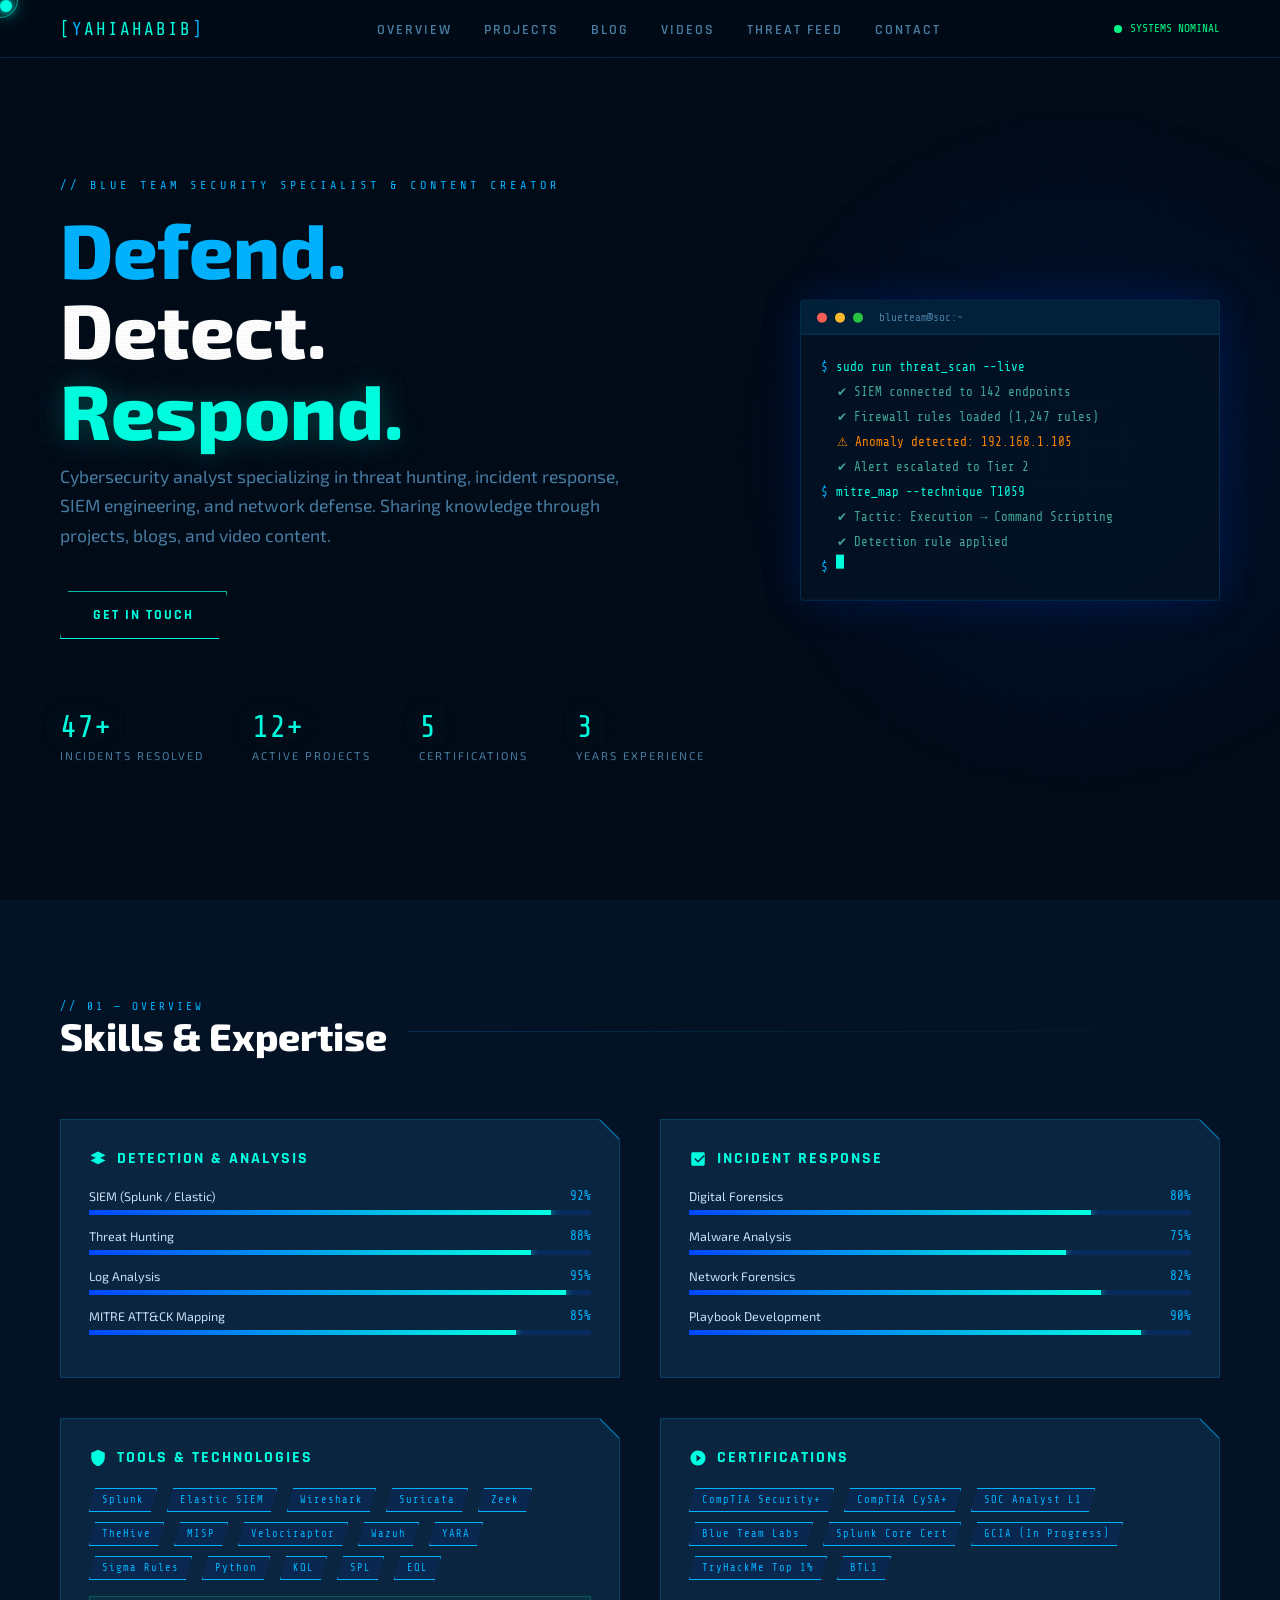
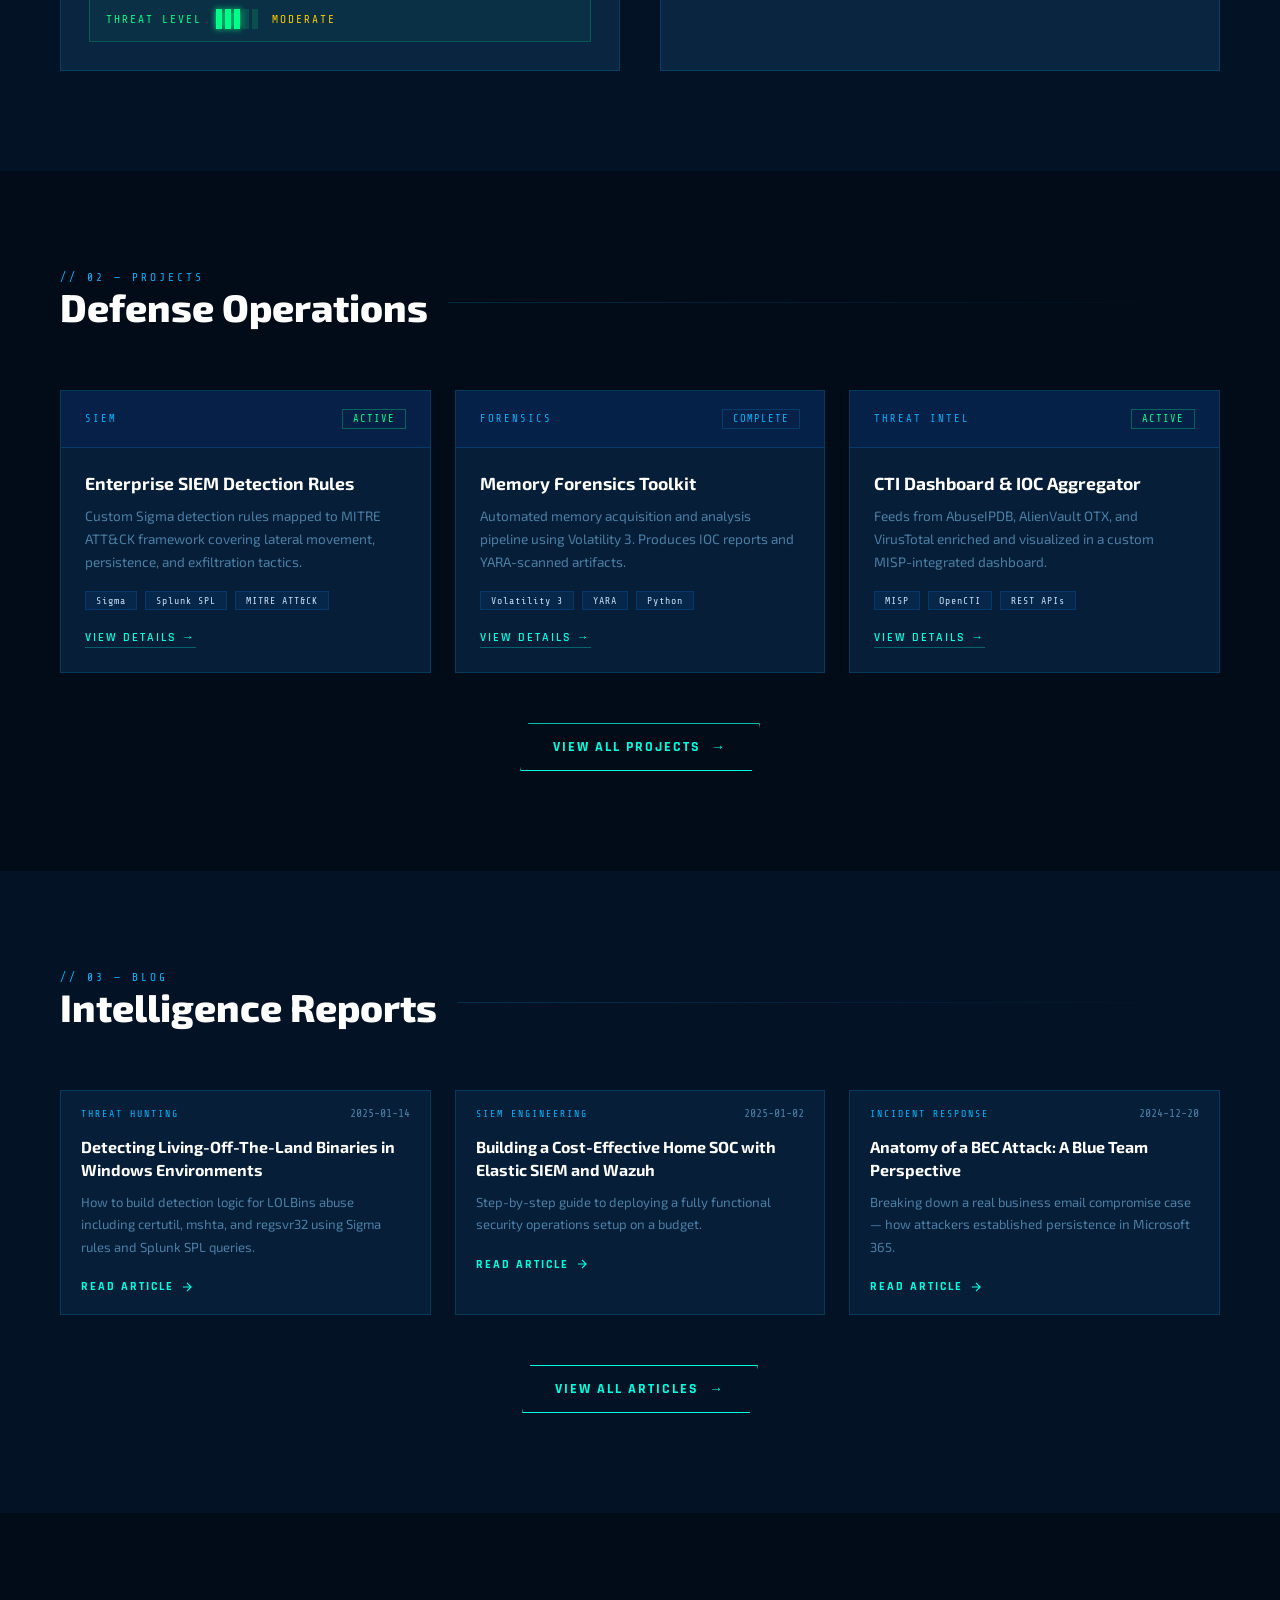
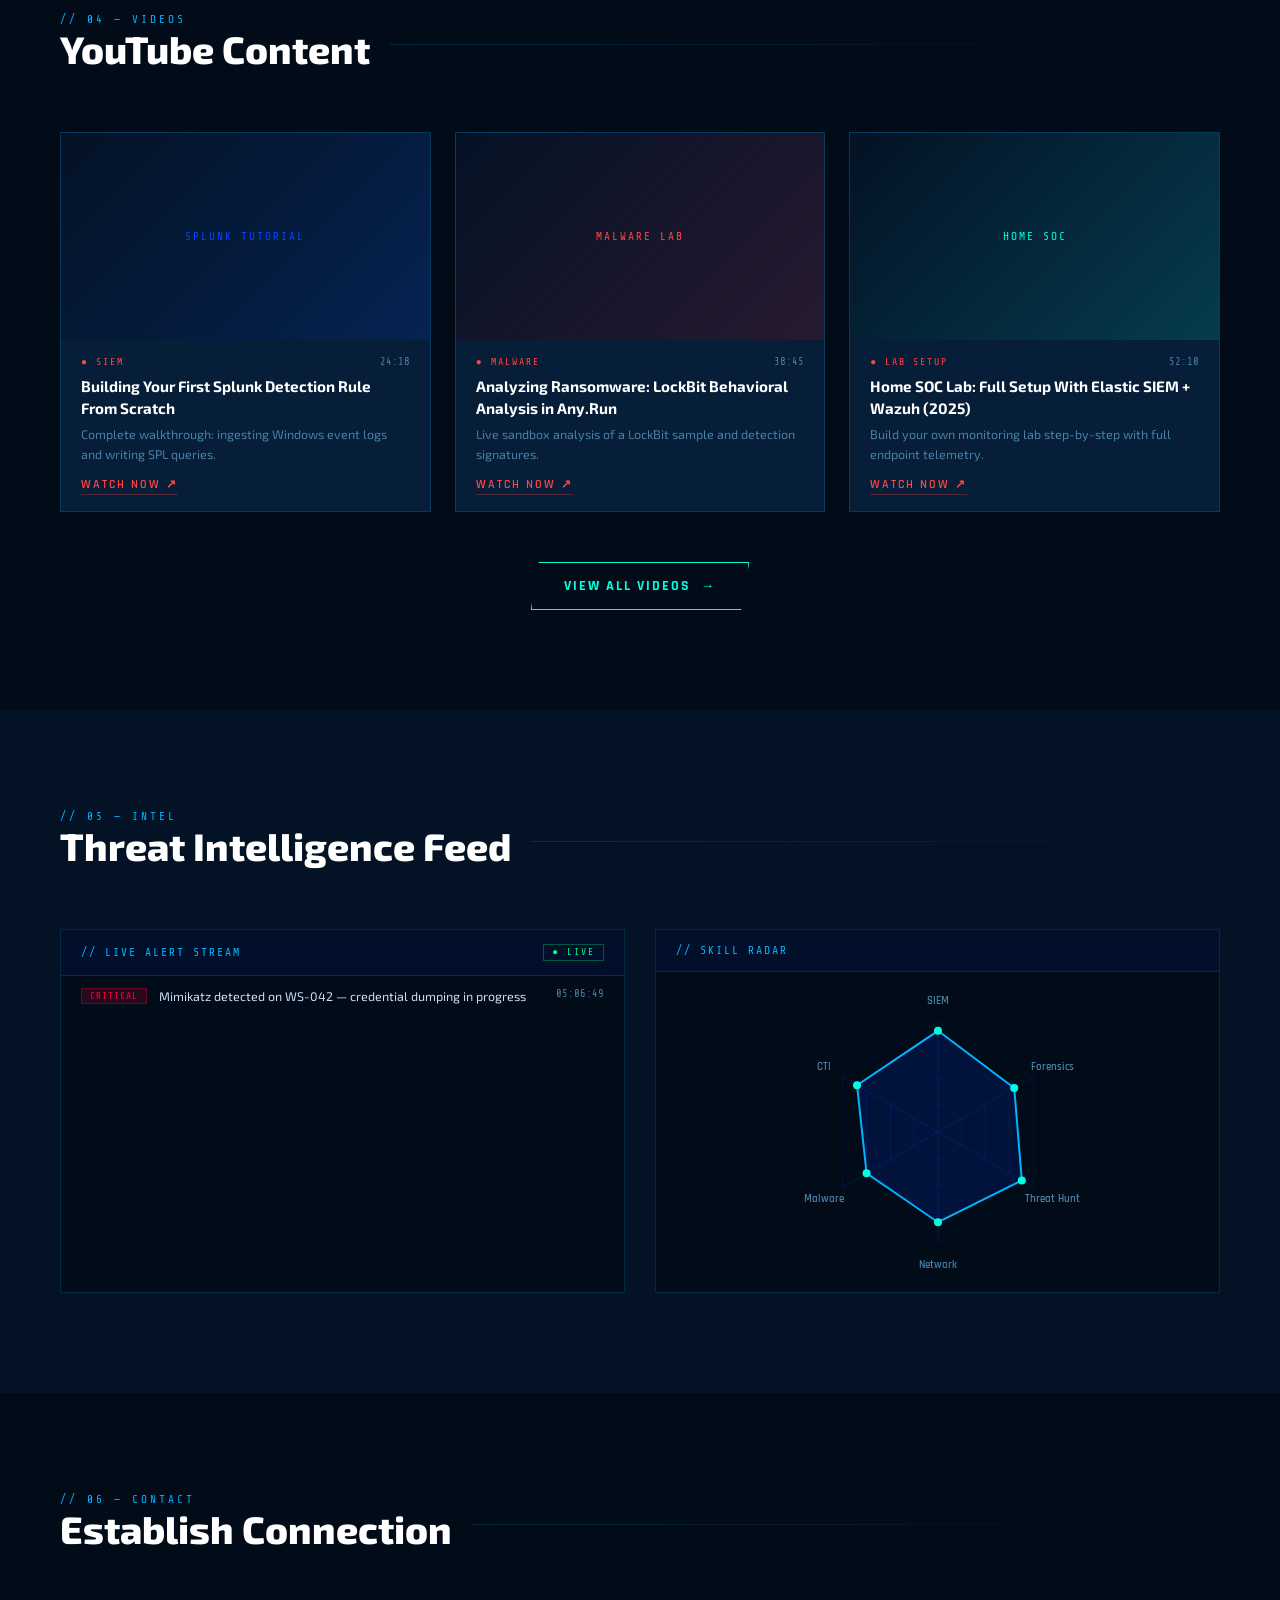
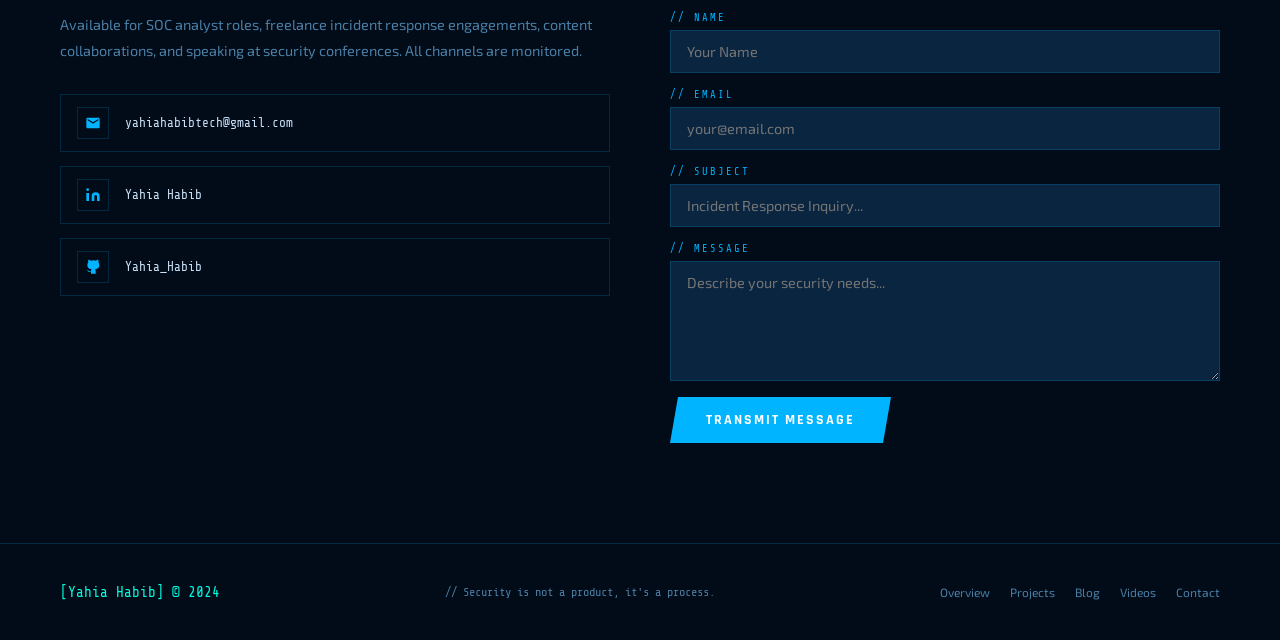
==== commit 22c59465: "Add files via upload" ====
--- a/index.html
+++ b/index.html
@@ -3,7 +3,7 @@
 <head>
 <meta charset="UTF-8">
 <meta name="viewport" content="width=device-width, initial-scale=1.0">
-<title>Blue Team Portfolio</title>
+<title>Yahia Habib</title>
 <link rel="preconnect" href="https://fonts.googleapis.com">
 <link href="https://fonts.googleapis.com/css2?family=Share+Tech+Mono&family=Rajdhani:wght@300;400;500;600;700&family=Exo+2:wght@200;400;600;800&display=swap" rel="stylesheet">
 <style>
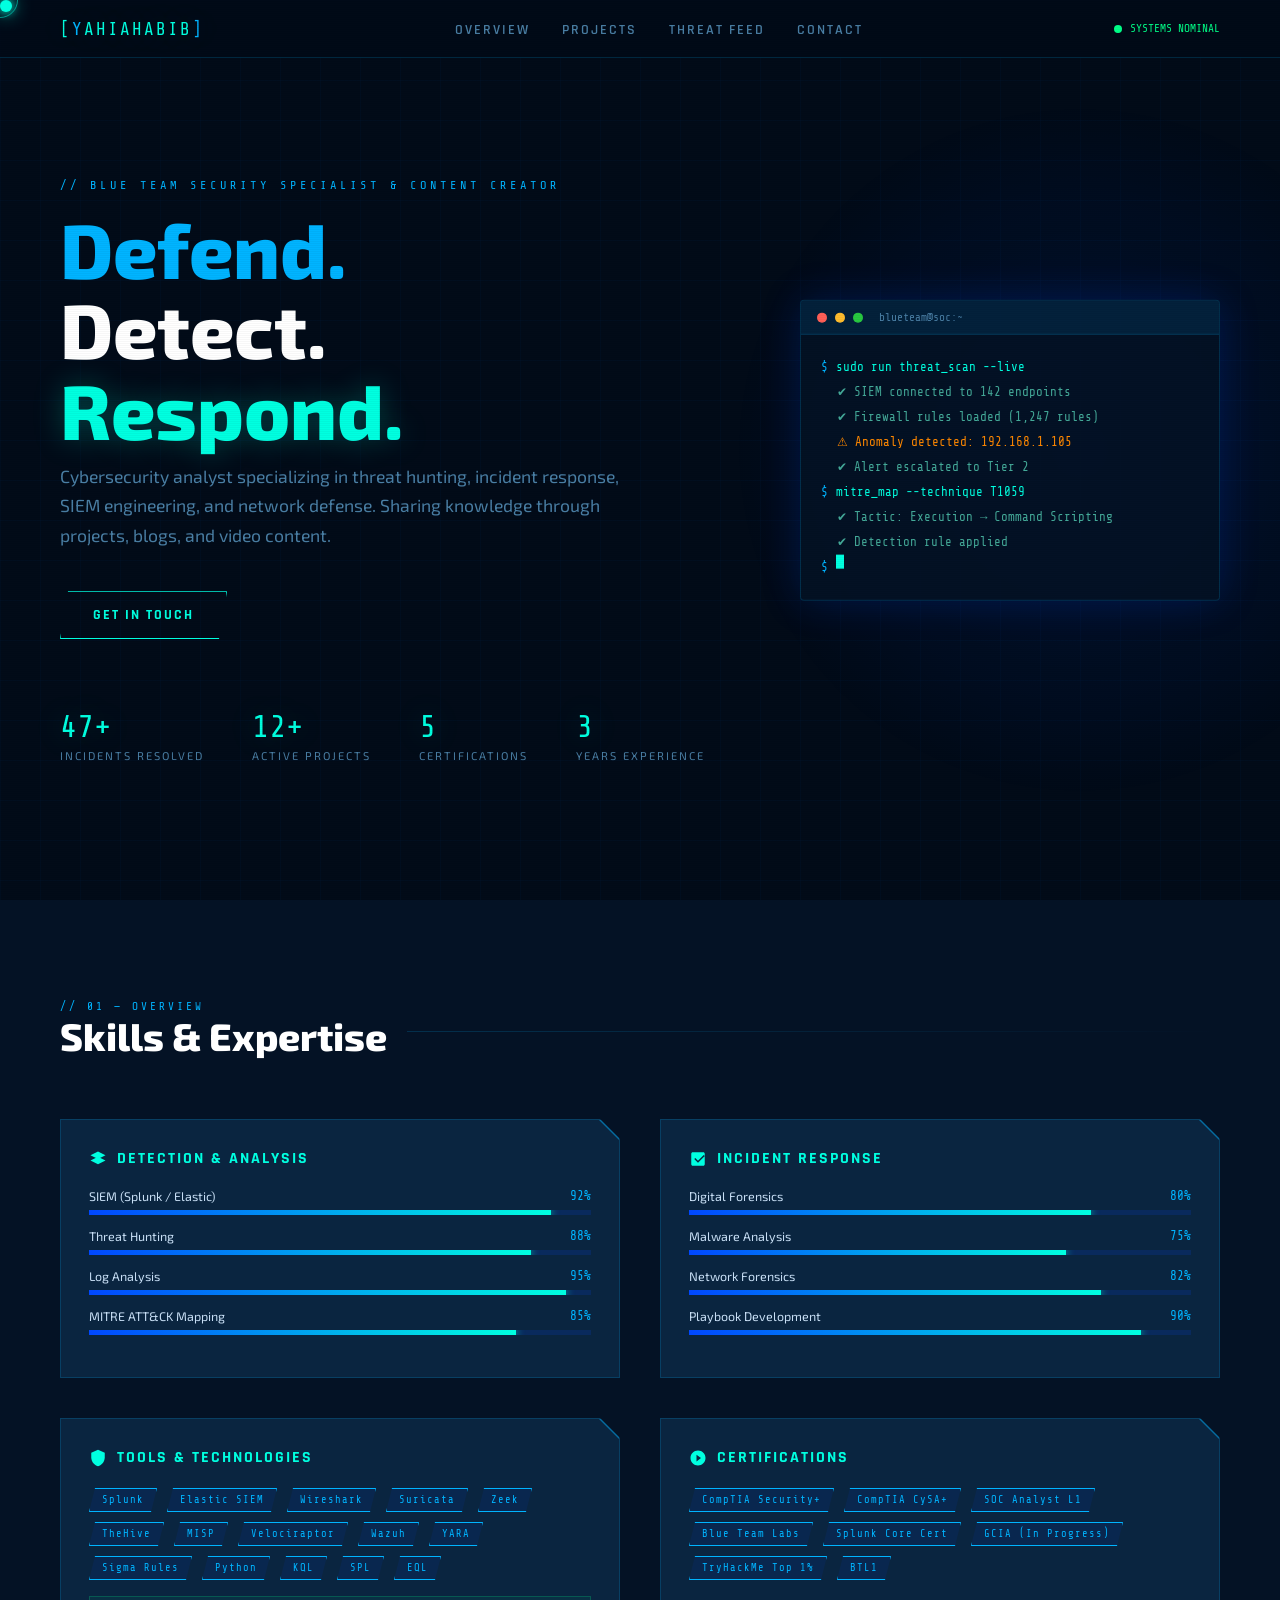
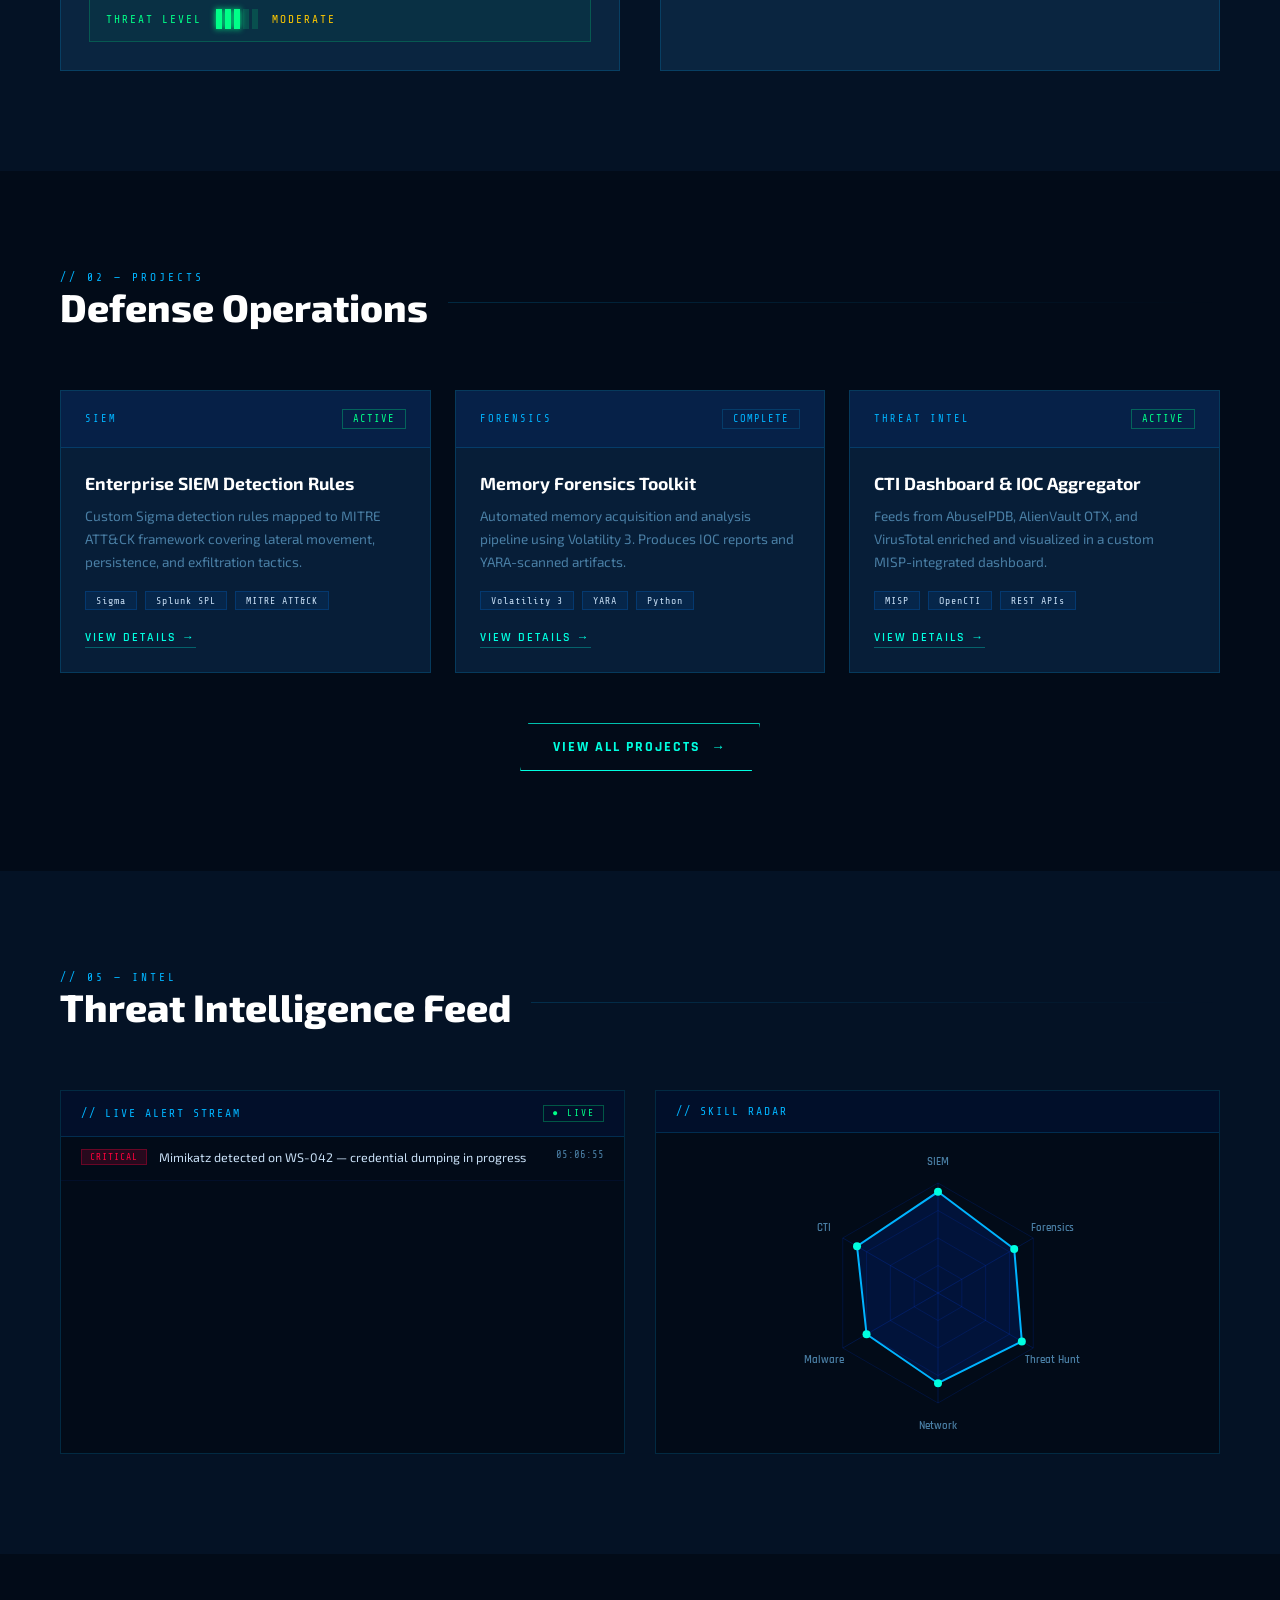
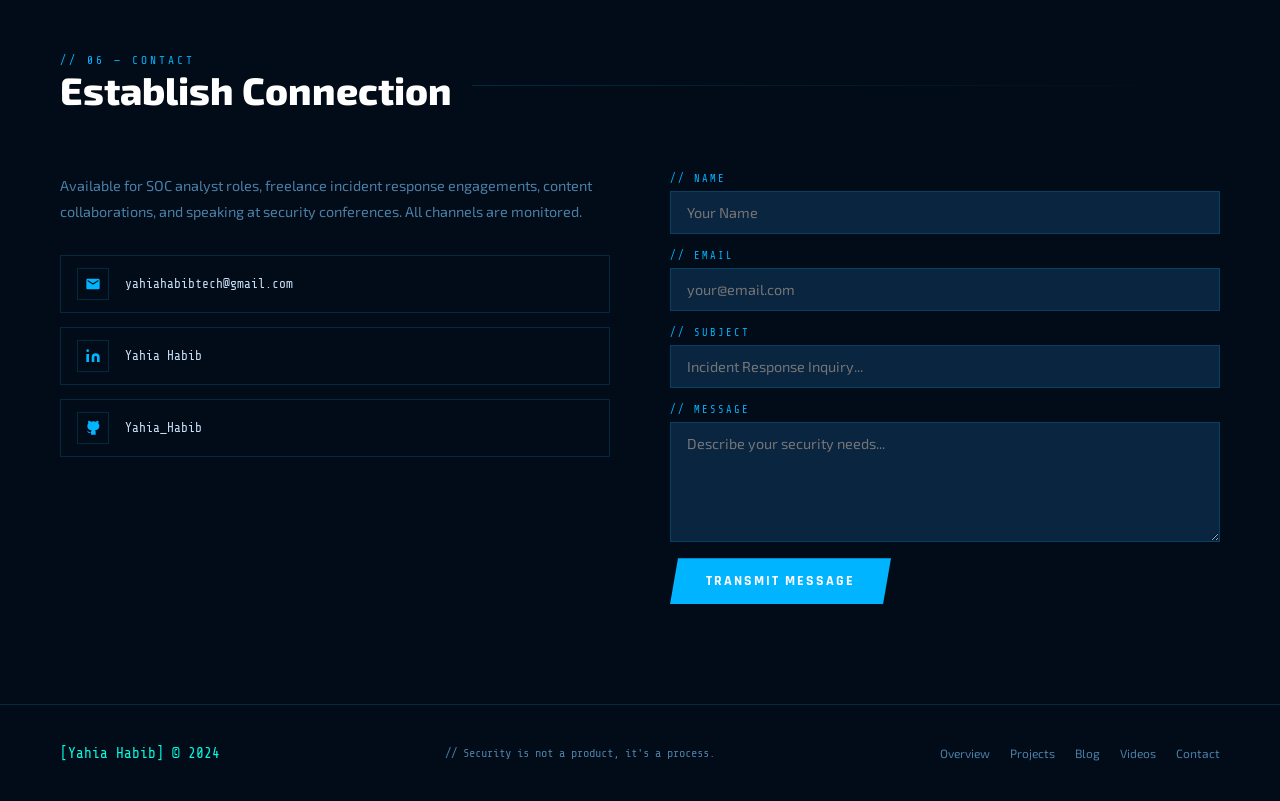
==== commit 776df5ac: "Add files via upload" ====
--- a/index.html
+++ b/index.html
@@ -242,8 +242,8 @@
   <ul class="nav-links">
     <li><a href="#overview">Overview</a></li>
     <li><a href="coming-soon.html">Projects</a></li>
-    <li><a href="coming-soon.html">Blog</a></li>
-    <li><a href="coming-soon.html">Videos</a></li>
+    <!-- <li><a href="coming-soon.html">Blog</a></li> -->
+    <!-- <li><a href="coming-soon.html">Videos</a></li> -->
     <li><a href="#threatfeed">Threat Feed</a></li>
     <li><a href="#contact">Contact</a></li>
   </ul>
@@ -375,7 +375,7 @@
 </section>
 
 <!-- BLOG PREVIEW -->
-<section id="blog">
+<!-- <section id="blog">
   <div class="section-header reveal">
     <div><div class="section-tag">// 03 — Blog</div><h2 class="section-title">Intelligence Reports</h2></div>
     <div class="section-line"></div>
@@ -409,10 +409,10 @@
   <div class="section-cta reveal">
     <a href="coming-soon.html" class="btn btn-outline">View All Articles &nbsp;→</a>
   </div>
-</section>
+</section> -->
 
 <!-- YOUTUBE PREVIEW -->
-<section id="videos">
+<!-- <section id="videos">
   <div class="section-header reveal">
     <div><div class="section-tag">// 04 — Videos</div><h2 class="section-title">YouTube Content</h2></div>
     <div class="section-line"></div>
@@ -458,7 +458,7 @@
   <div class="section-cta reveal">
     <a href="coming-soon.html" class="btn btn-outline">View All Videos &nbsp;→</a>
   </div>
-</section>
+</section> -->
 
 <!-- THREAT FEED -->
 <section id="threatfeed">
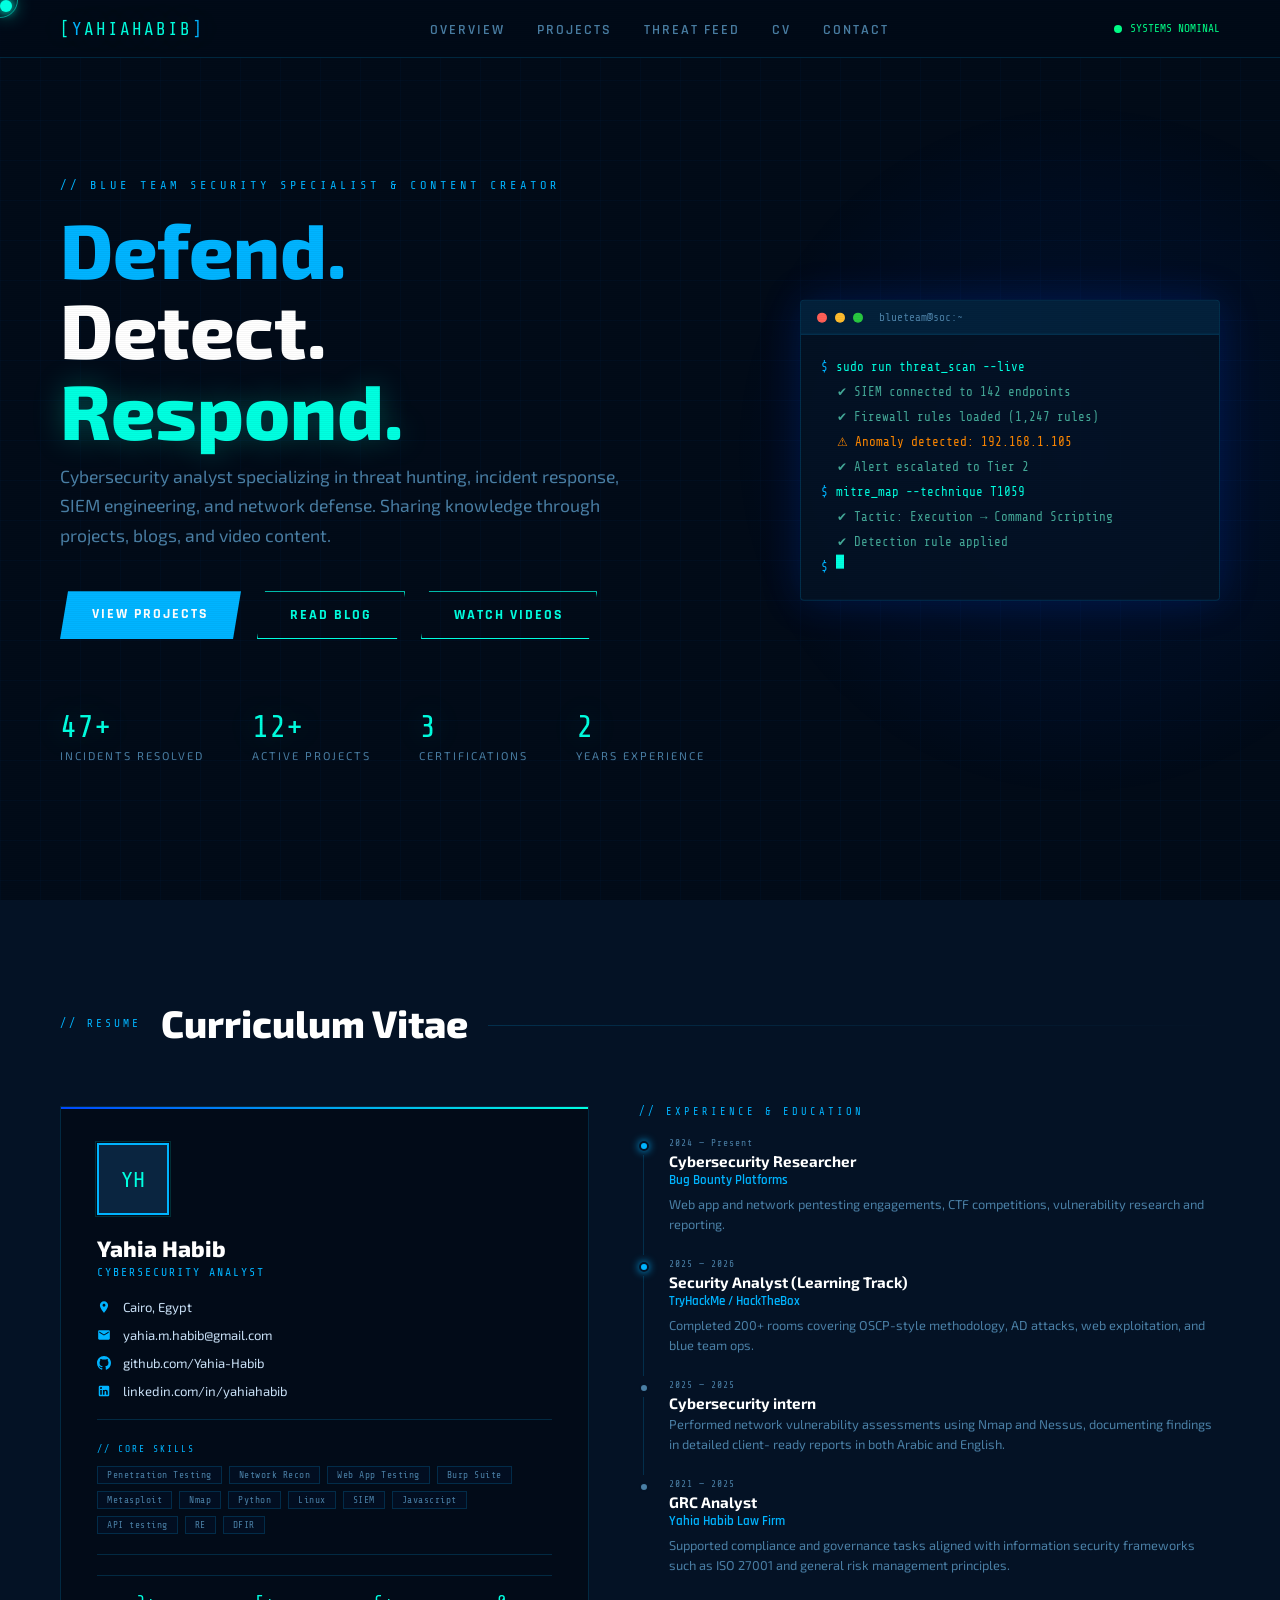
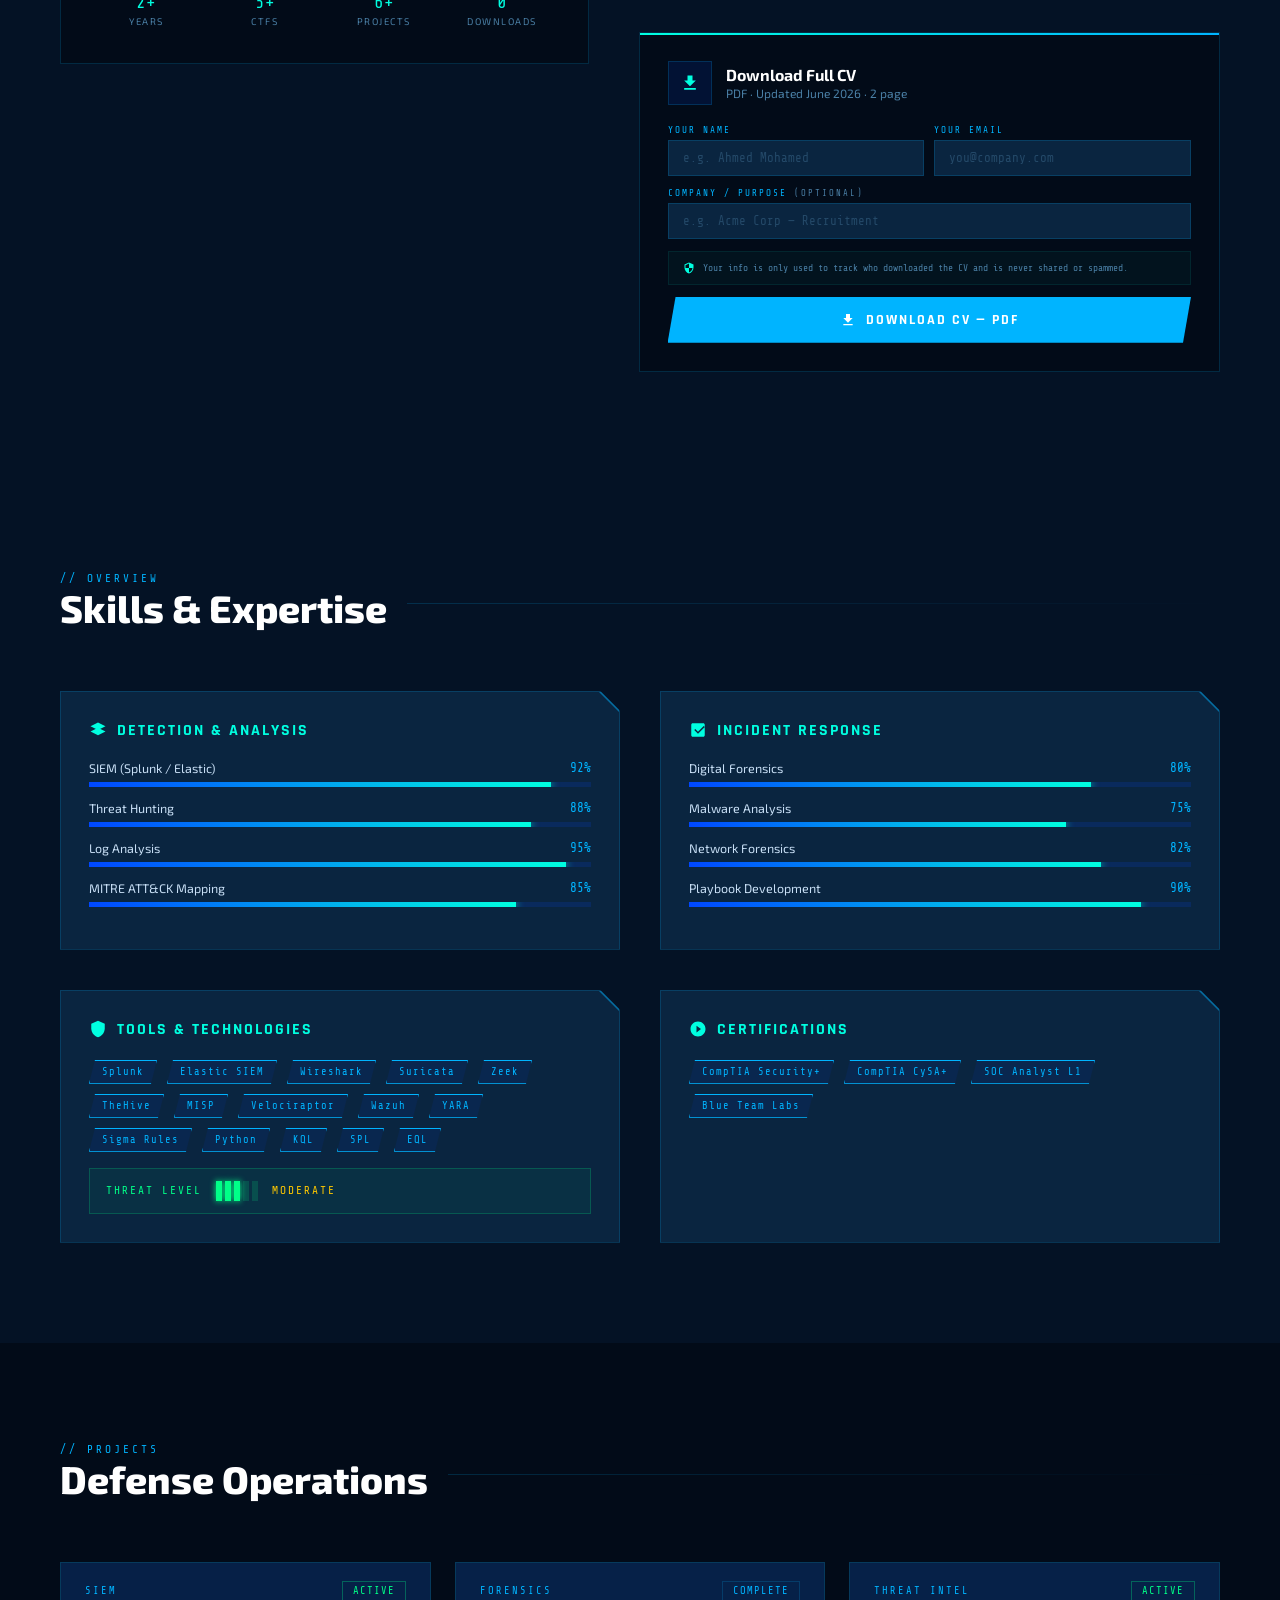
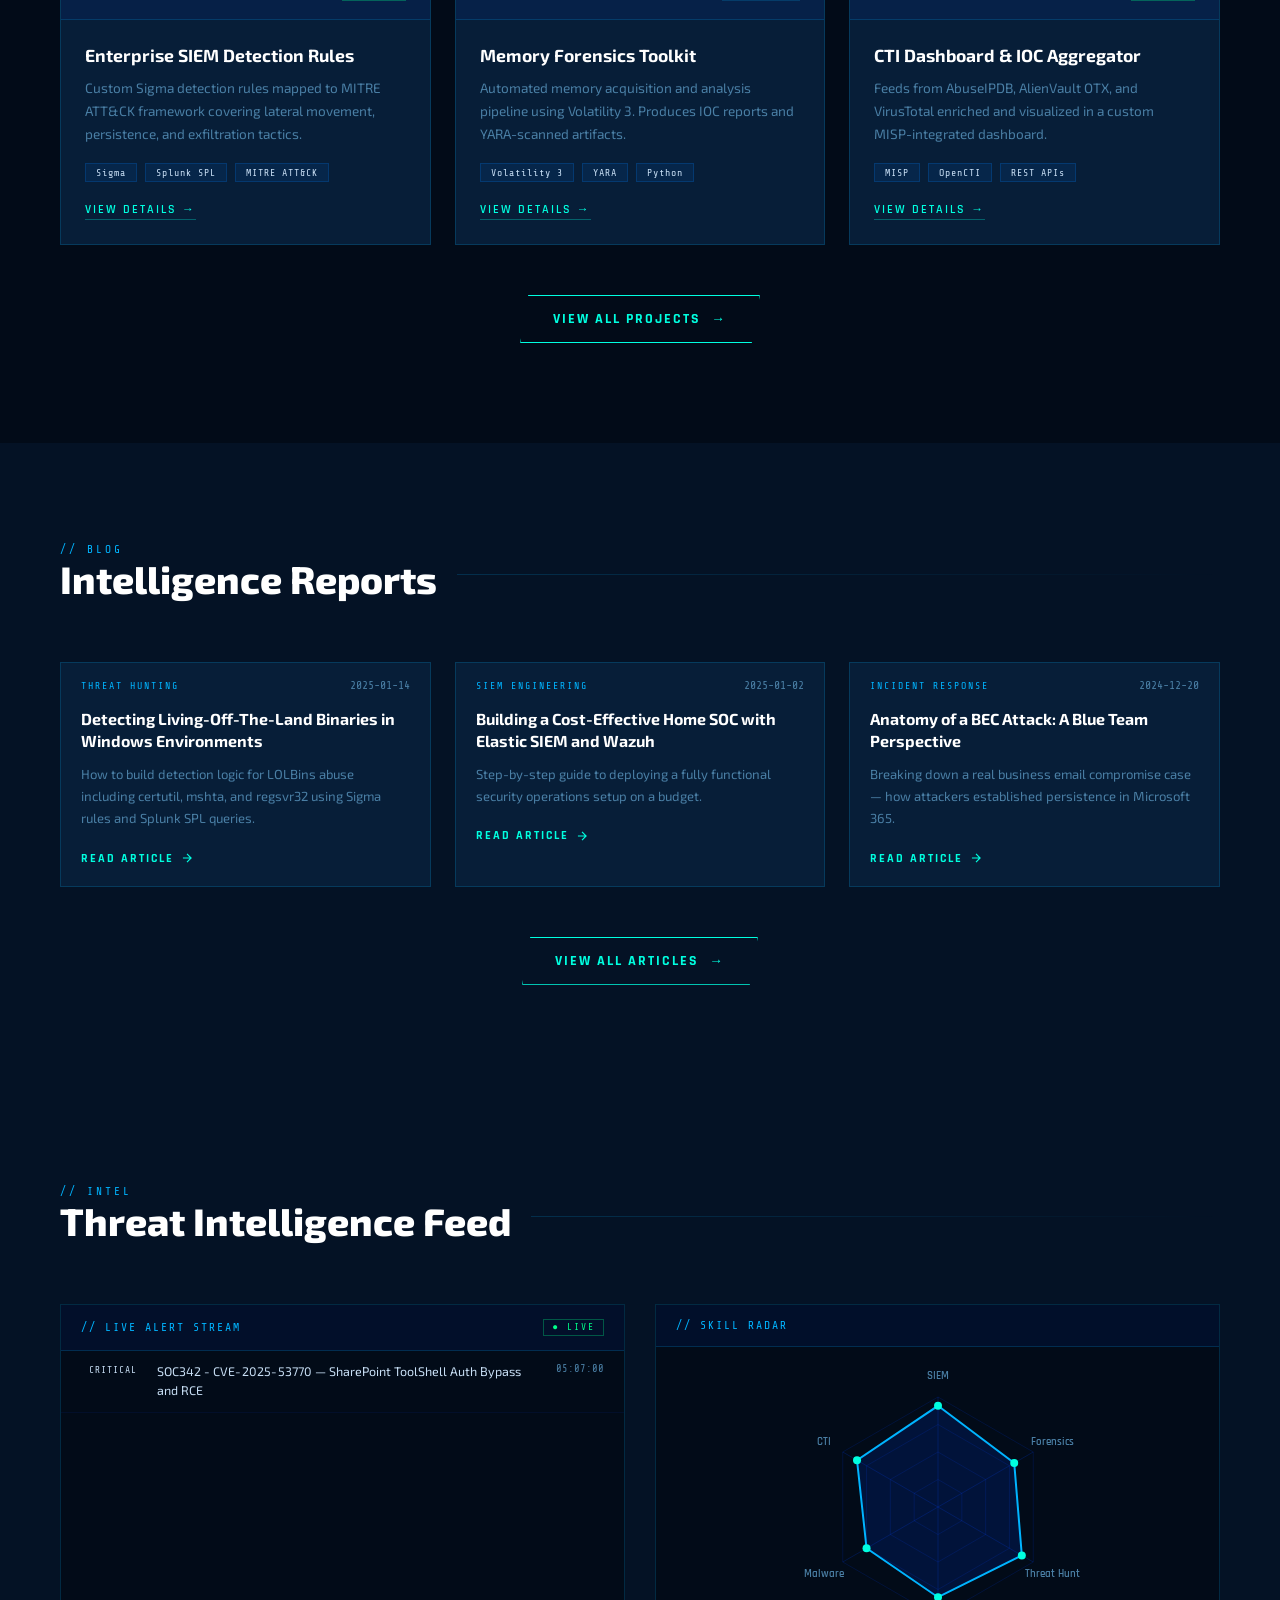
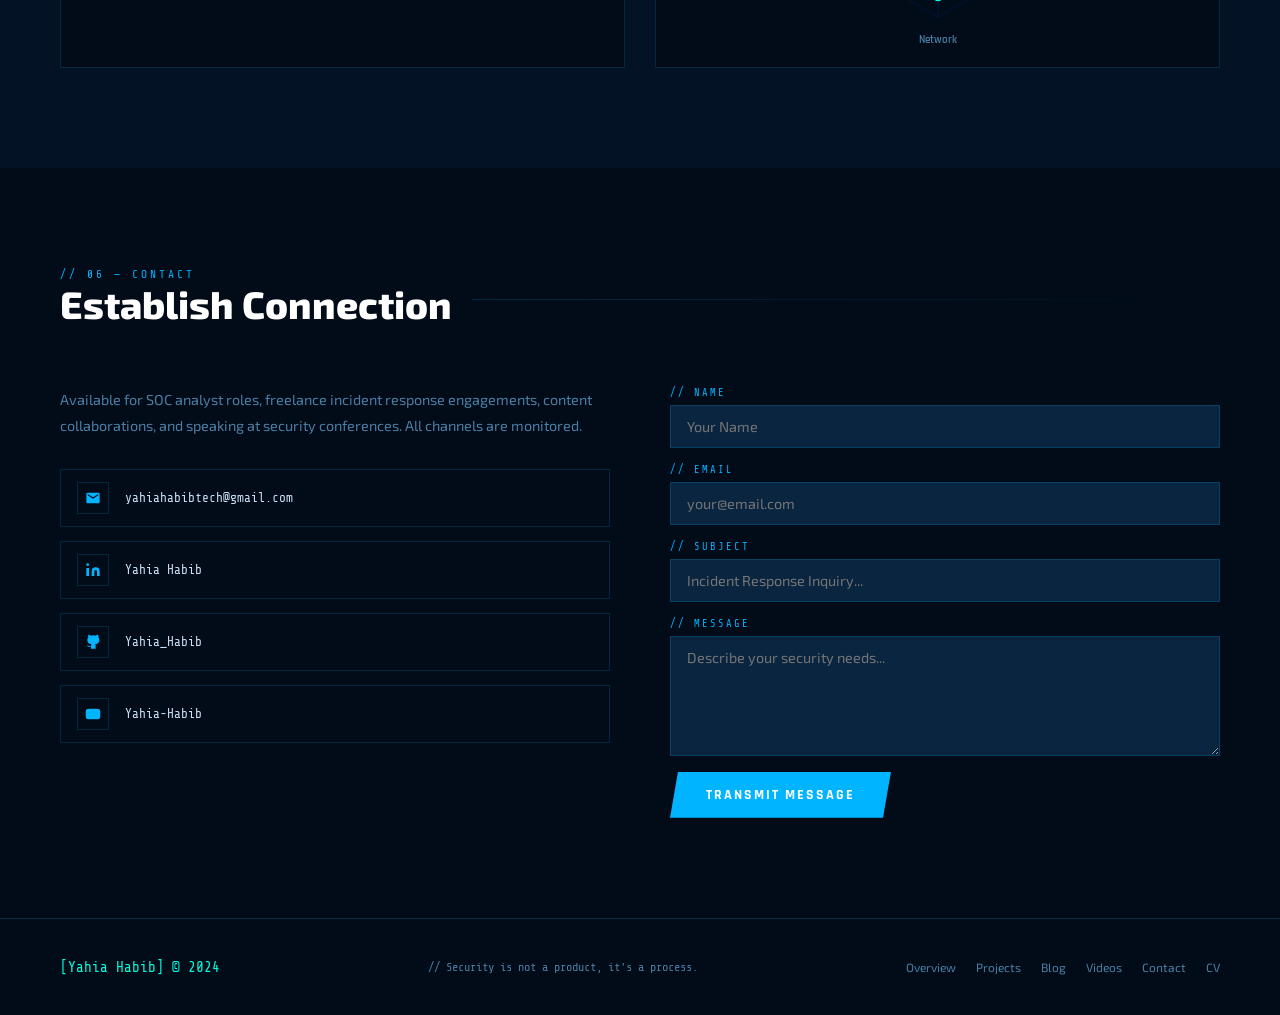
==== commit 0014564c: "Add files via upload new updates" ====
--- a/index.html
+++ b/index.html
@@ -3,240 +3,14 @@
 <head>
 <meta charset="UTF-8">
 <meta name="viewport" content="width=device-width, initial-scale=1.0">
-<title>Yahia Habib</title>
+<title>YAHIA HABIB Portfolio</title>
 <link rel="preconnect" href="https://fonts.googleapis.com">
+<link rel="stylesheet" href="styles.css">
 <link href="https://fonts.googleapis.com/css2?family=Share+Tech+Mono&family=Rajdhani:wght@300;400;500;600;700&family=Exo+2:wght@200;400;600;800&display=swap" rel="stylesheet">
-<style>
-  :root {
-    --bg:#020b18;--bg2:#041225;--bg3:#071e38;
-    --blue:#00b4ff;--cyan:#00ffe0;--accent:#0047ff;
-    --dim:#0a2540;--text:#c8dff5;--muted:#4a7fa5;
-    --border:rgba(0,180,255,0.18);
-    --glow:0 0 18px rgba(0,180,255,0.4);
-    --glow2:0 0 30px rgba(0,255,224,0.25);
-  }
-  *,*::before,*::after{box-sizing:border-box;margin:0;padding:0}
-  html{scroll-behavior:smooth}
-  body{background:var(--bg);color:var(--text);font-family:'Exo 2',sans-serif;overflow-x:hidden;cursor:none}
-  #cursor{width:12px;height:12px;background:var(--cyan);border-radius:50%;position:fixed;top:0;left:0;pointer-events:none;z-index:9999;transition:transform .1s ease;box-shadow:0 0 10px var(--cyan),0 0 20px var(--cyan)}
-  #cursor-ring{width:36px;height:36px;border:1px solid rgba(0,255,224,.5);border-radius:50%;position:fixed;top:0;left:0;pointer-events:none;z-index:9998;transition:transform .25s ease,width .2s,height .2s}
-  body::before{content:'';position:fixed;inset:0;background:repeating-linear-gradient(0deg,rgba(0,0,0,.03) 0,rgba(0,0,0,.03) 1px,transparent 1px,transparent 2px);pointer-events:none;z-index:9000}
-  body::after{content:'';position:fixed;inset:0;background-image:linear-gradient(rgba(0,100,200,.04) 1px,transparent 1px),linear-gradient(90deg,rgba(0,100,200,.04) 1px,transparent 1px);background-size:40px 40px;pointer-events:none;z-index:0}
-
-  /* NAV */
-  nav{position:fixed;top:0;left:0;right:0;z-index:100;display:flex;align-items:center;justify-content:space-between;padding:18px 60px;background:rgba(2,11,24,.85);backdrop-filter:blur(12px);border-bottom:1px solid var(--border)}
-  .nav-logo{font-family:'Share Tech Mono',monospace;font-size:1.1rem;color:var(--cyan);letter-spacing:2px;text-shadow:var(--glow2);text-decoration:none}
-  .nav-logo span{color:var(--blue)}
-  .nav-links{display:flex;gap:32px;list-style:none}
-  .nav-links a{font-family:'Rajdhani',sans-serif;font-weight:600;font-size:.85rem;letter-spacing:2px;text-transform:uppercase;color:var(--muted);text-decoration:none;transition:color .3s,text-shadow .3s;position:relative}
-  .nav-links a::after{content:'';position:absolute;bottom:-4px;left:0;width:0;height:1px;background:var(--cyan);transition:width .3s}
-  .nav-links a:hover,.nav-links a.active{color:var(--cyan);text-shadow:var(--glow2)}
-  .nav-links a:hover::after,.nav-links a.active::after{width:100%}
-  .nav-status{display:flex;align-items:center;gap:8px;font-family:'Share Tech Mono',monospace;font-size:.7rem;color:#00ff88}
-  .status-dot{width:8px;height:8px;border-radius:50%;background:#00ff88;animation:pulse-dot 2s infinite}
-  @keyframes pulse-dot{0%,100%{box-shadow:0 0 0 0 rgba(0,255,136,.6)}50%{box-shadow:0 0 0 6px rgba(0,255,136,0)}}
-
-  /* HERO */
-  .hero{position:relative;min-height:100vh;display:flex;flex-direction:column;justify-content:center;padding:120px 60px 80px;overflow:hidden;z-index:1}
-  .hero-bg-circle{position:absolute;width:700px;height:700px;border-radius:50%;background:radial-gradient(circle,rgba(0,71,255,.12) 0%,transparent 70%);right:-150px;top:50%;transform:translateY(-50%);animation:float 8s ease-in-out infinite}
-  @keyframes float{0%,100%{transform:translateY(-50%) scale(1)}50%{transform:translateY(-54%) scale(1.03)}}
-  .hero-tag{font-family:'Share Tech Mono',monospace;font-size:.75rem;color:var(--blue);letter-spacing:4px;text-transform:uppercase;margin-bottom:16px;opacity:0;animation:fadeUp .8s .2s forwards}
-  .hero h1{font-family:'Exo 2',sans-serif;font-weight:800;font-size:clamp(2.8rem,6vw,5.5rem);line-height:1.05;color:#fff;margin-bottom:12px;opacity:0;animation:fadeUp .8s .4s forwards}
-  .hero h1 .blue{color:var(--blue)}
-  .hero h1 .cyan{color:var(--cyan);text-shadow:var(--glow2)}
-  .hero-subtitle{font-size:1.1rem;color:var(--muted);max-width:560px;line-height:1.7;margin-bottom:40px;opacity:0;animation:fadeUp .8s .6s forwards}
-  .hero-ctas{display:flex;gap:16px;flex-wrap:wrap;opacity:0;animation:fadeUp .8s .8s forwards}
-  .btn{font-family:'Rajdhani',sans-serif;font-weight:700;font-size:.85rem;letter-spacing:2px;text-transform:uppercase;padding:14px 32px;border:none;cursor:none;text-decoration:none;transition:all .3s;display:inline-block}
-  .btn-primary{background:var(--blue);color:#fff;clip-path:polygon(8px 0%,100% 0%,calc(100% - 8px) 100%,0% 100%)}
-  .btn-primary:hover{background:var(--cyan);color:var(--bg);box-shadow:var(--glow2);transform:translateY(-2px)}
-  .btn-outline{background:transparent;color:var(--cyan);border:1px solid var(--cyan);clip-path:polygon(8px 0%,100% 0%,calc(100% - 8px) 100%,0% 100%)}
-  .btn-outline:hover{background:rgba(0,255,224,.08);box-shadow:var(--glow2);transform:translateY(-2px)}
-  .hero-stats{display:flex;gap:48px;margin-top:70px;opacity:0;animation:fadeUp .8s 1s forwards}
-  .stat{display:flex;flex-direction:column;gap:4px}
-  .stat-num{font-family:'Share Tech Mono',monospace;font-size:2rem;color:var(--cyan);text-shadow:var(--glow2)}
-  .stat-label{font-size:.7rem;letter-spacing:2px;text-transform:uppercase;color:var(--muted)}
-  .hero-terminal{position:absolute;right:60px;top:50%;transform:translateY(-50%);width:420px;background:rgba(4,18,37,.9);border:1px solid var(--border);border-radius:4px;font-family:'Share Tech Mono',monospace;font-size:.78rem;overflow:hidden;box-shadow:0 0 40px rgba(0,71,255,.2);opacity:0;animation:fadeLeft 1s 1.2s forwards}
-  .terminal-bar{background:rgba(0,180,255,.1);padding:10px 16px;display:flex;align-items:center;gap:8px;border-bottom:1px solid var(--border)}
-  .terminal-dot{width:10px;height:10px;border-radius:50%}
-  .t-red{background:#ff5f57}.t-yellow{background:#febc2e}.t-green{background:#28c840}
-  .terminal-title{margin-left:8px;color:var(--muted);font-size:.7rem}
-  .terminal-body{padding:20px;line-height:2}
-  .t-line{display:flex;gap:8px}
-  .t-prompt{color:var(--blue)}.t-cmd{color:var(--cyan)}.t-out{color:#4a9;padding-left:16px}.t-warn{color:#f80;padding-left:16px}
-  .t-cursor{display:inline-block;width:8px;height:14px;background:var(--cyan);animation:blink 1s infinite;vertical-align:middle}
-  @keyframes blink{0%,50%{opacity:1}51%,100%{opacity:0}}
-  @keyframes fadeUp{from{opacity:0;transform:translateY(24px)}to{opacity:1;transform:translateY(0)}}
-  @keyframes fadeLeft{from{opacity:0;transform:translateX(40px) translateY(-50%)}to{opacity:1;transform:translateX(0) translateY(-50%)}}
-
-  /* SECTIONS */
-  section{position:relative;z-index:1;padding:100px 60px}
-  .section-header{display:flex;align-items:center;gap:20px;margin-bottom:60px}
-  .section-tag{font-family:'Share Tech Mono',monospace;font-size:.7rem;color:var(--blue);letter-spacing:3px;text-transform:uppercase}
-  .section-title{font-family:'Exo 2',sans-serif;font-weight:800;font-size:clamp(1.6rem,3vw,2.4rem);color:#fff}
-  .section-line{flex:1;height:1px;background:linear-gradient(to right,var(--border),transparent);margin-top:4px}
-  .section-cta{margin-top:50px;display:flex;justify-content:center}
-
-  /* OVERVIEW */
-  #overview{background:var(--bg2)}
-  .overview-grid{display:grid;grid-template-columns:1fr 1fr;gap:40px}
-  .skill-card{background:var(--dim);border:1px solid var(--border);padding:28px;position:relative;clip-path:polygon(0 0,calc(100% - 20px) 0,100% 20px,100% 100%,0 100%);transition:border-color .3s,box-shadow .3s}
-  .skill-card::before{content:'';position:absolute;top:0;right:0;border-left:20px solid transparent;border-top:20px solid var(--blue);opacity:.5}
-  .skill-card:hover{border-color:var(--blue);box-shadow:var(--glow)}
-  .skill-card h3{font-family:'Rajdhani',sans-serif;font-weight:700;font-size:1rem;letter-spacing:2px;text-transform:uppercase;color:var(--cyan);margin-bottom:20px;display:flex;align-items:center;gap:10px}
-  .skill-card h3 svg{width:18px;height:18px;fill:var(--cyan)}
-  .skill-bar-wrap{margin-bottom:14px}
-  .skill-bar-label{display:flex;justify-content:space-between;font-size:.78rem;color:var(--text);margin-bottom:6px}
-  .skill-bar-label span:last-child{color:var(--blue);font-family:'Share Tech Mono',monospace}
-  .skill-bar{height:5px;background:rgba(0,71,255,.15);position:relative;overflow:hidden}
-  .skill-bar-fill{height:100%;background:linear-gradient(90deg,var(--accent),var(--cyan));width:0;transition:width 1.5s cubic-bezier(.22,1,.36,1);box-shadow:0 0 8px var(--cyan)}
-  .cert-badges{display:flex;flex-wrap:wrap;gap:10px;margin-top:8px}
-  .badge{font-family:'Share Tech Mono',monospace;font-size:.65rem;padding:5px 12px;border:1px solid var(--blue);color:var(--blue);letter-spacing:1px;background:rgba(0,71,255,.08);clip-path:polygon(6px 0%,100% 0%,calc(100% - 6px) 100%,0% 100%);transition:all .2s;cursor:default}
-  .badge:hover{background:var(--blue);color:#fff}
-  .threat-indicator{display:flex;align-items:center;gap:14px;margin-top:16px;padding:12px 16px;background:rgba(0,255,136,.05);border:1px solid rgba(0,255,136,.2)}
-  .threat-level{font-family:'Share Tech Mono',monospace;font-size:.7rem;color:#00ff88;letter-spacing:2px}
-  .threat-bars{display:flex;gap:3px}
-  .tbar{width:6px;height:20px;background:rgba(0,255,136,.15)}
-  .tbar.active{background:#00ff88;box-shadow:0 0 6px #00ff88}
-
-  /* PROJECTS PREVIEW */
-  .projects-grid{display:grid;grid-template-columns:repeat(auto-fill,minmax(340px,1fr));gap:24px}
-  .project-card{background:var(--bg3);border:1px solid var(--border);transition:all .35s;overflow:hidden;cursor:none;position:relative}
-  .project-card:hover{border-color:var(--blue);transform:translateY(-6px);box-shadow:0 16px 40px rgba(0,71,255,.2)}
-  .project-header{background:rgba(0,71,255,.08);padding:18px 24px;display:flex;justify-content:space-between;align-items:center;border-bottom:1px solid var(--border)}
-  .project-type{font-family:'Share Tech Mono',monospace;font-size:.65rem;color:var(--blue);letter-spacing:2px;text-transform:uppercase}
-  .project-status{font-size:.65rem;font-family:'Share Tech Mono',monospace;padding:3px 10px;letter-spacing:1px}
-  .status-active{color:#00ff88;border:1px solid rgba(0,255,136,.3)}
-  .status-complete{color:var(--blue);border:1px solid var(--border)}
-  .project-body{padding:24px}
-  .project-body h3{font-family:'Exo 2',sans-serif;font-weight:700;font-size:1.1rem;color:#fff;margin-bottom:10px}
-  .project-body p{font-size:.85rem;color:var(--muted);line-height:1.7;margin-bottom:18px}
-  .project-tags{display:flex;flex-wrap:wrap;gap:8px;margin-bottom:20px}
-  .project-tag{font-family:'Share Tech Mono',monospace;font-size:.62rem;padding:3px 10px;background:rgba(0,100,200,.12);border:1px solid rgba(0,100,200,.3);color:var(--text);letter-spacing:1px}
-  .project-links{display:flex;gap:12px}
-  .project-link{font-family:'Rajdhani',sans-serif;font-weight:600;font-size:.75rem;letter-spacing:2px;text-transform:uppercase;color:var(--cyan);text-decoration:none;border-bottom:1px solid rgba(0,255,224,.3);padding-bottom:2px;transition:color .2s,border-color .2s;cursor:none}
-  .project-link:hover{color:#fff;border-color:#fff}
-
-  /* BLOG PREVIEW */
-  #blog{background:var(--bg2)}
-  .blog-grid{display:grid;grid-template-columns:repeat(auto-fill,minmax(320px,1fr));gap:24px}
-  .blog-card{background:var(--bg3);border:1px solid var(--border);transition:all .35s;position:relative;overflow:hidden}
-  .blog-card::before{content:'';position:absolute;top:0;left:0;width:3px;height:0;background:linear-gradient(to bottom,var(--blue),var(--cyan));transition:height .4s}
-  .blog-card:hover::before{height:100%}
-  .blog-card:hover{border-color:rgba(0,71,255,.4);transform:translateY(-4px);box-shadow:0 12px 30px rgba(0,20,80,.4)}
-  .blog-meta{display:flex;justify-content:space-between;align-items:center;padding:16px 20px 0}
-  .blog-category{font-family:'Share Tech Mono',monospace;font-size:.62rem;color:var(--blue);letter-spacing:2px;text-transform:uppercase}
-  .blog-date{font-size:.72rem;color:var(--muted);font-family:'Share Tech Mono',monospace}
-  .blog-body{padding:16px 20px 20px}
-  .blog-body h3{font-family:'Exo 2',sans-serif;font-weight:700;font-size:1rem;color:#fff;margin-bottom:10px;line-height:1.4}
-  .blog-body p{font-size:.82rem;color:var(--muted);line-height:1.7;margin-bottom:16px}
-  .blog-read{font-family:'Rajdhani',sans-serif;font-weight:700;font-size:.75rem;letter-spacing:2px;text-transform:uppercase;color:var(--cyan);text-decoration:none;display:inline-flex;align-items:center;gap:6px;transition:gap .2s;cursor:none}
-  .blog-read:hover{gap:10px}
-  .blog-read svg{width:14px;height:14px;fill:none;stroke:var(--cyan);stroke-width:2}
-
-  /* YOUTUBE PREVIEW */
-  .yt-grid{display:grid;grid-template-columns:repeat(auto-fill,minmax(300px,1fr));gap:24px}
-  .yt-card{background:var(--bg3);border:1px solid var(--border);transition:all .35s;overflow:hidden}
-  .yt-card:hover{border-color:#ff0000;box-shadow:0 8px 30px rgba(255,0,0,.15);transform:translateY(-4px)}
-  .yt-thumb{position:relative;aspect-ratio:16/9;background:var(--dim);overflow:hidden}
-  .yt-thumb-overlay{position:absolute;inset:0;background:rgba(2,11,24,.45);display:flex;align-items:center;justify-content:center;opacity:0;transition:opacity .3s}
-  .yt-card:hover .yt-thumb-overlay{opacity:1}
-  .yt-play{width:52px;height:52px;background:#ff0000;border-radius:50%;display:flex;align-items:center;justify-content:center;box-shadow:0 0 20px rgba(255,0,0,.5);transform:scale(.8);transition:transform .2s}
-  .yt-card:hover .yt-play{transform:scale(1)}
-  .yt-play svg{width:20px;height:20px;fill:#fff;margin-left:4px}
-  .yt-info{padding:16px 20px}
-  .yt-meta{display:flex;justify-content:space-between;margin-bottom:8px}
-  .yt-tag{font-family:'Share Tech Mono',monospace;font-size:.62rem;color:#ff4444;letter-spacing:2px;text-transform:uppercase}
-  .yt-duration{font-family:'Share Tech Mono',monospace;font-size:.65rem;color:var(--muted)}
-  .yt-info h3{font-family:'Exo 2',sans-serif;font-weight:700;font-size:.95rem;color:#fff;margin-bottom:6px;line-height:1.4}
-  .yt-info p{font-size:.78rem;color:var(--muted);line-height:1.6}
-  .yt-link{display:inline-block;margin-top:12px;font-family:'Rajdhani',sans-serif;font-weight:600;font-size:.75rem;letter-spacing:2px;text-transform:uppercase;color:#ff4444;text-decoration:none;border-bottom:1px solid rgba(255,68,68,.3);padding-bottom:2px;transition:all .2s;cursor:none}
-  .yt-link:hover{color:#fff;border-color:#fff}
-
-  /* THREAT FEED */
-  #threatfeed{background:var(--bg2)}
-  .feed-container{display:grid;grid-template-columns:1fr 1fr;gap:30px}
-  .feed-panel{background:var(--bg);border:1px solid var(--border);overflow:hidden}
-  .feed-panel-header{padding:14px 20px;background:rgba(0,71,255,.08);border-bottom:1px solid var(--border);display:flex;align-items:center;justify-content:space-between}
-  .feed-panel-title{font-family:'Share Tech Mono',monospace;font-size:.72rem;color:var(--blue);letter-spacing:2px;text-transform:uppercase}
-  .live-badge{font-family:'Share Tech Mono',monospace;font-size:.6rem;color:#00ff88;border:1px solid rgba(0,255,136,.3);padding:2px 8px;letter-spacing:2px;animation:pulse-opacity 2s infinite}
-  @keyframes pulse-opacity{0%,100%{opacity:1}50%{opacity:.5}}
-  .feed-list{max-height:280px;overflow:hidden}
-  .feed-item{padding:12px 20px;border-bottom:1px solid rgba(0,71,255,.08);display:flex;align-items:flex-start;gap:12px;font-size:.78rem;animation:slideIn .5s ease}
-  @keyframes slideIn{from{opacity:0;transform:translateX(-10px)}to{opacity:1;transform:translateX(0)}}
-  .feed-sev{flex-shrink:0;font-family:'Share Tech Mono',monospace;font-size:.6rem;padding:2px 8px;letter-spacing:1px;text-transform:uppercase}
-  .sev-critical{background:rgba(255,0,60,.15);color:#ff003c;border:1px solid rgba(255,0,60,.3)}
-  .sev-high{background:rgba(255,120,0,.12);color:#ff7800;border:1px solid rgba(255,120,0,.3)}
-  .sev-medium{background:rgba(255,200,0,.1);color:#ffc800;border:1px solid rgba(255,200,0,.2)}
-  .sev-low{background:rgba(0,255,136,.08);color:#00ff88;border:1px solid rgba(0,255,136,.2)}
-  .feed-text{color:var(--text);line-height:1.5;flex:1}
-  .feed-time{flex-shrink:0;color:var(--muted);font-family:'Share Tech Mono',monospace;font-size:.65rem}
-  .radar-wrap{display:flex;align-items:center;justify-content:center;padding:20px}
-
-  /* CONTACT */
-  .contact-wrap{display:grid;grid-template-columns:1fr 1fr;gap:60px;align-items:start}
-  .contact-info p{font-size:.9rem;color:var(--muted);line-height:1.8;margin-bottom:30px}
-  .contact-links{display:flex;flex-direction:column;gap:14px}
-  .contact-link{display:flex;align-items:center;gap:16px;font-family:'Share Tech Mono',monospace;font-size:.8rem;color:var(--text);text-decoration:none;padding:12px 16px;border:1px solid var(--border);transition:all .3s;cursor:none}
-  .contact-link:hover{border-color:var(--cyan);color:var(--cyan);background:rgba(0,255,224,.04)}
-  .contact-link-icon{width:32px;height:32px;display:flex;align-items:center;justify-content:center;border:1px solid var(--border);flex-shrink:0}
-  .contact-link svg{width:16px;height:16px;fill:var(--blue)}
-  .contact-link:hover .contact-link-icon{border-color:var(--cyan)}
-  .contact-link:hover svg{fill:var(--cyan)}
-  .contact-form{display:flex;flex-direction:column;gap:16px}
-  .form-group{display:flex;flex-direction:column;gap:6px}
-  .form-label{font-family:'Share Tech Mono',monospace;font-size:.65rem;color:var(--blue);letter-spacing:2px;text-transform:uppercase}
-  .form-input,.form-textarea{background:var(--dim);border:1px solid var(--border);color:var(--text);font-family:'Exo 2',sans-serif;font-size:.9rem;padding:12px 16px;outline:none;transition:border-color .3s,box-shadow .3s;width:100%;cursor:none}
-  .form-input:focus,.form-textarea:focus{border-color:var(--blue);box-shadow:0 0 12px rgba(0,71,255,.2)}
-  .form-textarea{resize:vertical;min-height:120px}
-  .form-submit{align-self:flex-start;cursor:none;font-family:'Rajdhani',sans-serif;font-weight:700;font-size:.85rem;letter-spacing:2px;text-transform:uppercase;padding:14px 36px;background:var(--blue);color:#fff;border:none;clip-path:polygon(8px 0%,100% 0%,calc(100% - 8px) 100%,0% 100%);transition:all .3s}
-  .form-submit:hover{background:var(--cyan);color:var(--bg);box-shadow:var(--glow2);transform:translateY(-2px)}
-  .form-msg{font-family:'Share Tech Mono',monospace;font-size:.72rem;color:#00ff88;display:none;margin-top:4px}
-
-  /* FOOTER */
-  footer{position:relative;z-index:1;background:var(--bg);border-top:1px solid var(--border);padding:40px 60px;display:flex;justify-content:space-between;align-items:center;flex-wrap:wrap;gap:20px}
-  .footer-logo{font-family:'Share Tech Mono',monospace;font-size:.9rem;color:var(--cyan)}
-  .footer-copy{font-size:.75rem;color:var(--muted);font-family:'Share Tech Mono',monospace}
-  .footer-links{display:flex;gap:20px}
-  .footer-links a{font-size:.75rem;color:var(--muted);text-decoration:none;transition:color .2s;cursor:none}
-  .footer-links a:hover{color:var(--cyan)}
-
-  /* MODAL */
-  .modal-overlay{position:fixed;inset:0;background:rgba(2,11,24,.95);z-index:500;display:flex;align-items:center;justify-content:center;opacity:0;pointer-events:none;transition:opacity .3s;backdrop-filter:blur(8px)}
-  .modal-overlay.open{opacity:1;pointer-events:all}
-  .modal-box{background:var(--bg3);border:1px solid var(--blue);max-width:720px;width:90%;max-height:85vh;overflow-y:auto;padding:40px;position:relative;transform:translateY(20px);transition:transform .3s;box-shadow:0 0 60px rgba(0,71,255,.25)}
-  .modal-overlay.open .modal-box{transform:translateY(0)}
-  .modal-close{position:absolute;top:16px;right:16px;background:none;border:1px solid var(--border);color:var(--muted);width:32px;height:32px;font-size:1.2rem;cursor:none;display:flex;align-items:center;justify-content:center;transition:all .2s;line-height:1}
-  .modal-close:hover{border-color:var(--cyan);color:var(--cyan)}
-  .modal-tag{font-family:'Share Tech Mono',monospace;font-size:.65rem;color:var(--blue);letter-spacing:3px;text-transform:uppercase;margin-bottom:12px}
-  .modal-box h2{font-family:'Exo 2',sans-serif;font-weight:800;font-size:1.6rem;color:#fff;margin-bottom:20px}
-  .modal-content{font-size:.9rem;color:var(--text);line-height:1.9}
-  .modal-content h4{font-family:'Rajdhani',sans-serif;font-weight:700;letter-spacing:2px;color:var(--cyan);text-transform:uppercase;margin:20px 0 8px}
-  .modal-content code{background:rgba(0,71,255,.15);padding:2px 8px;font-family:'Share Tech Mono',monospace;font-size:.82em;color:var(--cyan);border:1px solid var(--border)}
-
-  /* REVEAL */
-  .reveal{opacity:0;transform:translateY(30px);transition:opacity .7s,transform .7s}
-  .reveal.visible{opacity:1;transform:translateY(0)}
-
-  ::-webkit-scrollbar{width:6px}
-  ::-webkit-scrollbar-track{background:var(--bg2)}
-  ::-webkit-scrollbar-thumb{background:var(--accent)}
-
-  @media(max-width:900px){
-    nav{padding:16px 24px}
-    .nav-links{display:none}
-    .hero{padding:100px 24px 60px}
-    .hero-terminal{display:none}
-    section{padding:70px 24px}
-    .overview-grid,.contact-wrap,.feed-container{grid-template-columns:1fr}
-    footer{padding:30px 24px}
-  }
-</style>
 </head>
 <body>
 <div id="cursor"></div>
 <div id="cursor-ring"></div>
-
-<!-- NAV -->
 <nav>
   <a href="index.html" class="nav-logo">[<span>Y</span>AHIAHABIB<span>]</span></a>
   <ul class="nav-links">
@@ -245,27 +19,27 @@
     <!-- <li><a href="coming-soon.html">Blog</a></li> -->
     <!-- <li><a href="coming-soon.html">Videos</a></li> -->
     <li><a href="#threatfeed">Threat Feed</a></li>
+    <li><a href="#cv">CV</a></li>
     <li><a href="#contact">Contact</a></li>
   </ul>
   <div class="nav-status"><div class="status-dot"></div>SYSTEMS NOMINAL</div>
 </nav>
 
-<!-- HERO -->
 <section class="hero">
   <div class="hero-bg-circle"></div>
   <div class="hero-tag">// Blue Team Security Specialist &amp; Content Creator</div>
   <h1><span class="blue">Defend.</span><br><span>Detect.</span><br><span class="cyan">Respond.</span></h1>
   <p class="hero-subtitle">Cybersecurity analyst specializing in threat hunting, incident response, SIEM engineering, and network defense. Sharing knowledge through projects, blogs, and video content.</p>
   <div class="hero-ctas">
-    <!-- <a href="coming-soon.html" class="btn btn-primary">View Projects</a> -->
-    <a href="#contact" class="btn btn-outline">GET IN TOUCH</a>
-    <!-- <a href="coming-soon.html" class="btn btn-outline">Watch Videos</a> -->
+    <a href="coming-soon.html" class="btn btn-primary">View Projects</a>
+    <a href="coming-soon.html" class="btn btn-outline">Read Blog</a>
+    <a href="coming-soon.html" class="btn btn-outline">Watch Videos</a>
   </div>
   <div class="hero-stats">
     <div class="stat"><div class="stat-num" data-count="47">0</div><div class="stat-label">Incidents Resolved</div></div>
     <div class="stat"><div class="stat-num" data-count="12">0</div><div class="stat-label">Active Projects</div></div>
-    <div class="stat"><div class="stat-num" data-count="5">0</div><div class="stat-label">Certifications</div></div>
-    <div class="stat"><div class="stat-num" data-count="3">0</div><div class="stat-label">Years Experience</div></div>
+    <div class="stat"><div class="stat-num" data-count="3">0</div><div class="stat-label">Certifications</div></div>
+    <div class="stat"><div class="stat-num" data-count="2">0</div><div class="stat-label">Years Experience</div></div>
   </div>
   <div class="hero-terminal">
     <div class="terminal-bar">
@@ -285,11 +59,166 @@
     </div>
   </div>
 </section>
-
-<!-- OVERVIEW -->
+<section id="cv">
+  <div class="section-header">
+    <span class="section-tag">// resume</span>
+    <h2 class="section-title">Curriculum Vitae</h2>
+    <div class="section-line"></div>
+  </div>
+
+  <div class="cv-wrap">
+    <div class="cv-card reveal">
+      <div class="cv-avatar">YH</div>
+      <div class="cv-name">Yahia Habib</div>
+      <div class="cv-role">Cybersecurity Analyst</div>
+
+      <div class="cv-meta-list">
+        <div class="cv-meta-item">
+          <svg viewBox="0 0 24 24"><path d="M12 2C8.13 2 5 5.13 5 9c0 5.25 7 13 7 13s7-7.75 7-13c0-3.87-3.13-7-7-7zm0 9.5c-1.38 0-2.5-1.12-2.5-2.5s1.12-2.5 2.5-2.5 2.5 1.12 2.5 2.5-1.12 2.5-2.5 2.5z"/></svg>
+          <span>Cairo, Egypt</span>
+        </div>
+        <div class="cv-meta-item">
+          <svg viewBox="0 0 24 24"><path d="M20 4H4c-1.1 0-2 .9-2 2v12c0 1.1.9 2 2 2h16c1.1 0 2-.9 2-2V6c0-1.1-.9-2-2-2zm0 4l-8 5-8-5V6l8 5 8-5v2z"/></svg>
+          <span>yahia.m.habib@gmail.com</span>
+        </div>
+        <div class="cv-meta-item">
+          <svg viewBox="0 0 24 24"><path d="M12 0C5.37 0 0 5.37 0 12c0 5.3 3.44 9.8 8.2 11.37.6.11.82-.26.82-.58v-2.03c-3.34.73-4.04-1.61-4.04-1.61-.54-1.38-1.33-1.75-1.33-1.75-1.09-.74.08-.73.08-.73 1.2.09 1.84 1.24 1.84 1.24 1.07 1.83 2.8 1.3 3.49 1 .1-.78.42-1.3.76-1.6-2.67-.3-5.47-1.33-5.47-5.93 0-1.31.47-2.38 1.24-3.22-.12-.3-.54-1.52.12-3.18 0 0 1.01-.32 3.3 1.23a11.5 11.5 0 0 1 3-.4c1.02 0 2.04.14 3 .4 2.28-1.55 3.29-1.23 3.29-1.23.66 1.66.24 2.88.12 3.18.77.84 1.24 1.91 1.24 3.22 0 4.61-2.81 5.63-5.48 5.92.43.37.81 1.1.81 2.22v3.29c0 .32.22.7.83.58C20.57 21.8 24 17.3 24 12c0-6.63-5.37-12-12-12z"/></svg>
+          <span>github.com/Yahia-Habib</span>
+        </div>
+        <div class="cv-meta-item">
+          <svg viewBox="0 0 24 24"><path d="M19 3a2 2 0 0 1 2 2v14a2 2 0 0 1-2 2H5a2 2 0 0 1-2-2V5a2 2 0 0 1 2-2h14m-.5 15.5v-5.3a3.26 3.26 0 0 0-3.26-3.26c-.85 0-1.84.52-2.32 1.3v-1.11h-2.79v8.37h2.79v-4.93c0-.77.62-1.4 1.39-1.4a1.4 1.4 0 0 1 1.4 1.4v4.93h2.79M6.88 8.56a1.68 1.68 0 0 0 1.68-1.68c0-.93-.75-1.69-1.68-1.69a1.69 1.69 0 0 0-1.69 1.69c0 .93.76 1.68 1.69 1.68m1.39 9.94v-8.37H5.5v8.37h2.77z"/></svg>
+          <span>linkedin.com/in/yahiahabib</span>
+        </div>
+      </div>
+
+      <div class="cv-divider"></div>
+      <div class="cv-skills-wrap">
+        <div class="cv-skill-label">// Core Skills</div>
+        <div class="cv-skill-tags">
+          <span class="cv-tag">Penetration Testing</span>
+          <span class="cv-tag">Network Recon</span>
+          <span class="cv-tag">Web App Testing</span>
+          <span class="cv-tag">Burp Suite</span>
+          <span class="cv-tag">Metasploit</span>
+          <span class="cv-tag">Nmap</span>
+          <span class="cv-tag">Python</span>
+          <span class="cv-tag">Linux</span>
+          <span class="cv-tag">SIEM</span>
+          <span class="cv-tag">Javascript</span>
+          <span class="cv-tag">API testing</span>
+          <span class="cv-tag">RE</span>
+          <span class="cv-tag">DFIR</span>
+        </div>
+      </div>
+
+      <div class="cv-divider"></div>
+      <div class="cv-stats-row">
+        <div class="cv-stat"><span class="cv-stat-num">2+</span><span class="cv-stat-lbl">Years</span></div>
+        <div class="cv-stat"><span class="cv-stat-num">5+</span><span class="cv-stat-lbl">CTFs</span></div>
+        <div class="cv-stat"><span class="cv-stat-num">6+</span><span class="cv-stat-lbl">Projects</span></div>
+        <div class="cv-stat"><span class="cv-stat-num" id="cv-dl-count">0</span><span class="cv-stat-lbl">Downloads</span></div>
+      </div>
+    </div>
+
+    <div class="cv-right reveal">
+      <div>
+        <div class="cv-timeline-title">// Experience &amp; Education</div>
+        <div class="cv-timeline">
+
+          <div class="cv-entry">
+            <div class="cv-entry-line"><div class="cv-dot"></div><div class="cv-connector"></div></div>
+            <div class="cv-entry-body">
+              <div class="cv-entry-date">2024 — Present</div>
+              <div class="cv-entry-role"> Cybersecurity Researcher</div>
+              <div class="cv-entry-org">Bug Bounty Platforms</div>
+              <div class="cv-entry-desc">Web app and network pentesting engagements, CTF competitions, vulnerability research and reporting.</div>
+            </div>
+          </div>
+
+          <div class="cv-entry">
+            <div class="cv-entry-line"><div class="cv-dot"></div><div class="cv-connector"></div></div>
+            <div class="cv-entry-body">
+              <div class="cv-entry-date">2025 — 2026</div>
+              <div class="cv-entry-role">Security Analyst (Learning Track)</div>
+              <div class="cv-entry-org">TryHackMe / HackTheBox</div>
+              <div class="cv-entry-desc">Completed 200+ rooms covering OSCP-style methodology, AD attacks, web exploitation, and blue team ops.</div>
+            </div>
+          </div>
+
+          <div class="cv-entry">
+            <div class="cv-entry-line"><div class="cv-dot dim"></div><div class="cv-connector"></div></div>
+            <div class="cv-entry-body">
+              <div class="cv-entry-date">2025 — 2025</div>
+              <div class="cv-entry-role">Cybersecurity intern</div>
+              <!-- <div class="cv-entry-org"></div> -->
+              <div class="cv-entry-desc">Performed network vulnerability assessments using Nmap and Nessus, documenting findings in detailed client-
+ready reports in both Arabic and English.</div>
+            </div>
+          </div>
+
+          <div class="cv-entry">
+            <div class="cv-entry-line"><div class="cv-dot dim"></div></div>
+            <div class="cv-entry-body">
+              <div class="cv-entry-date">2021 — 2025</div>
+              <div class="cv-entry-role">GRC Analyst</div>
+              <div class="cv-entry-org">Yahia Habib Law Firm</div>
+              <div class="cv-entry-desc">Supported compliance and governance tasks aligned with information security frameworks such as ISO 27001 and general
+risk management principles.</div>
+            </div>
+          </div>
+
+        </div>
+      </div>
+
+      <div class="cv-download-box">
+        <div class="cv-dl-header">
+          <div class="cv-dl-icon">
+            <svg viewBox="0 0 24 24"><path d="M19 9h-4V3H9v6H5l7 7 7-7zM5 18v2h14v-2H5z"/></svg>
+          </div>
+          <div>
+            <div class="cv-dl-title">Download Full CV</div>
+            <div class="cv-dl-sub">PDF · Updated June 2026 · 2 page</div>
+          </div>
+        </div>
+
+        <div class="cv-gate-form" id="cv-gate-form">
+          <div class="cv-gate-row">
+            <div class="cv-gate-field">
+              <label class="cv-gate-label">Your Name</label>
+              <input type="text" class="cv-gate-input" id="cv-name" placeholder="e.g. Ahmed Mohamed" autocomplete="name">
+            </div>
+            <div class="cv-gate-field">
+              <label class="cv-gate-label">Your Email</label>
+              <input type="email" class="cv-gate-input" id="cv-email" placeholder="you@company.com" autocomplete="email">
+            </div>
+          </div>
+          <div class="cv-gate-field">
+            <label class="cv-gate-label">Company / Purpose <span style="color:var(--muted);font-size:.55rem">(optional)</span></label>
+            <input type="text" class="cv-gate-input" id="cv-company" placeholder="e.g. Acme Corp — Recruitment">
+          </div>
+
+          <div class="cv-dl-note">
+            <svg viewBox="0 0 24 24"><path d="M12 1L3 5v6c0 5.55 3.84 10.74 9 12 5.16-1.26 9-6.45 9-12V5l-9-4zm0 10.99h7c-.53 4.12-3.28 7.79-7 8.94V12H5V6.3l7-3.11v8.8z"/></svg>
+            Your info is only used to track who downloaded the CV and is never shared or spammed.
+          </div>
+
+          <button class="cv-dl-btn" id="cv-dl-btn" onclick="handleCVDownload()">
+            <svg viewBox="0 0 24 24"><path d="M19 9h-4V3H9v6H5l7 7 7-7zM5 18v2h14v-2H5z"/></svg>
+            Download CV — PDF
+          </button>
+          <div class="cv-dl-success" id="cv-dl-success">
+            ✓ Download started — thanks for your interest! Check your downloads folder.
+          </div>
+        </div>
+      </div>
+
+    </div>
+  </div>
+</section>
+
 <section id="overview">
   <div class="section-header reveal">
-    <div><div class="section-tag">// 01 — Overview</div><h2 class="section-title">Skills &amp; Expertise</h2></div>
+    <div><div class="section-tag">// Overview</div><h2 class="section-title">Skills &amp; Expertise</h2></div>
     <div class="section-line"></div>
   </div>
   <div class="overview-grid">
@@ -327,17 +256,14 @@
       <div class="cert-badges">
         <span class="badge">CompTIA Security+</span><span class="badge">CompTIA CySA+</span>
         <span class="badge">SOC Analyst L1</span><span class="badge">Blue Team Labs</span>
-        <span class="badge">Splunk Core Cert</span><span class="badge">GCIA (In Progress)</span>
-        <span class="badge">TryHackMe Top 1%</span><span class="badge">BTL1</span>
-      </div>
-    </div>
-  </div>
-</section>
-
-<!-- PROJECTS PREVIEW -->
+      </div>
+    </div>
+  </div>
+</section>
+
 <section id="projects">
   <div class="section-header reveal">
-    <div><div class="section-tag">// 02 — Projects</div><h2 class="section-title">Defense Operations</h2></div>
+    <div><div class="section-tag">// Projects</div><h2 class="section-title">Defense Operations</h2></div>
     <div class="section-line"></div>
   </div>
   <div class="projects-grid">
@@ -373,11 +299,9 @@
     <a href="coming-soon.html" class="btn btn-outline">View All Projects &nbsp;→</a>
   </div>
 </section>
-
-<!-- BLOG PREVIEW -->
-<!-- <section id="blog">
-  <div class="section-header reveal">
-    <div><div class="section-tag">// 03 — Blog</div><h2 class="section-title">Intelligence Reports</h2></div>
+<section id="blog">
+  <div class="section-header reveal">
+    <div><div class="section-tag">// Blog</div><h2 class="section-title">Intelligence Reports</h2></div>
     <div class="section-line"></div>
   </div>
   <div class="blog-grid">
@@ -409,12 +333,11 @@
   <div class="section-cta reveal">
     <a href="coming-soon.html" class="btn btn-outline">View All Articles &nbsp;→</a>
   </div>
-</section> -->
-
-<!-- YOUTUBE PREVIEW -->
-<!-- <section id="videos">
-  <div class="section-header reveal">
-    <div><div class="section-tag">// 04 — Videos</div><h2 class="section-title">YouTube Content</h2></div>
+</section>
+<!-- 
+<section id="videos">
+  <div class="section-header reveal">
+    <div><div class="section-tag">// Videos</div><h2 class="section-title">YouTube Content</h2></div>
     <div class="section-line"></div>
   </div>
   <div class="yt-grid">
@@ -460,10 +383,9 @@
   </div>
 </section> -->
 
-<!-- THREAT FEED -->
 <section id="threatfeed">
   <div class="section-header reveal">
-    <div><div class="section-tag">// 05 — Intel</div><h2 class="section-title">Threat Intelligence Feed</h2></div>
+    <div><div class="section-tag">// Intel</div><h2 class="section-title">Threat Intelligence Feed</h2></div>
     <div class="section-line"></div>
   </div>
   <div class="feed-container">
@@ -478,7 +400,7 @@
   </div>
 </section>
 
-<!-- CONTACT -->
+
 <section id="contact">
   <div class="section-header reveal">
     <div><div class="section-tag">// 06 — Contact</div><h2 class="section-title">Establish Connection</h2></div>
@@ -491,7 +413,7 @@
         <a href="mailto:yahiahabibtech@gmail.com" class="contact-link"><div class="contact-link-icon"><svg viewBox="0 0 24 24"><path d="M20 4H4c-1.1 0-2 .9-2 2v12c0 1.1.9 2 2 2h16c1.1 0 2-.9 2-2V6c0-1.1-.9-2-2-2zm0 4l-8 5-8-5V6l8 5 8-5v2z"/></svg></div>yahiahabibtech@gmail.com</a>
         <a href="https://www.linkedin.com/in/yahiahabib/" target="_blank" class="contact-link"><div class="contact-link-icon"><svg viewBox="0 0 24 24"><path d="M16 8a6 6 0 0 1 6 6v7h-4v-7a2 2 0 0 0-2-2 2 2 0 0 0-2 2v7h-4v-7a6 6 0 0 1 6-6zM2 9h4v12H2z M4 6a2 2 0 1 0 0-4 2 2 0 0 0 0 4z"/></svg></div>Yahia Habib</a>
         <a href="https://github.com/Yahia-Habib" target="_blank" class="contact-link"><div class="contact-link-icon"><svg viewBox="0 0 24 24"><path d="M9 19c-5 1.5-5-2.5-7-3m14 6v-3.87a3.37 3.37 0 0 0-.94-2.61c3.14-.35 6.44-1.54 6.44-7A5.44 5.44 0 0 0 20 4.77 5.07 5.07 0 0 0 19.91 1S18.73.65 16 2.48a13.38 13.38 0 0 0-7 0C6.27.65 5.09 1 5.09 1A5.07 5.07 0 0 0 5 4.77a5.44 5.44 0 0 0-1.5 3.78c0 5.42 3.3 6.61 6.44 7A3.37 3.37 0 0 0 9 18.13V22"/></svg></div>Yahia_Habib</a>
-        <!-- <a href="https://www.youtube.com/@Yahia-Habib" class="contact-link"><div class="contact-link-icon"><svg viewBox="0 0 24 24"><path d="M22.54 6.42a2.78 2.78 0 0 0-1.95-1.97C18.88 4 12 4 12 4s-6.88 0-8.59.45A2.78 2.78 0 0 0 1.46 6.42 29 29 0 0 0 1 12a29 29 0 0 0 .46 5.58a2.78 2.78 0 0 0 1.95 1.97C5.12 20 12 20 12 20s6.88 0 8.59-.45a2.78 2.78 0 0 0 1.95-1.97A29 29 0 0 0 23 12a29 29 0 0 0-.46-5.58z"/><polygon points="9.75 15.02 15.5 12 9.75 8.98 9.75 15.02"/></svg></div>Yahia-Habib</a> -->
+        <a href="https://www.youtube.com/@Yahia-Habib" class="contact-link"><div class="contact-link-icon"><svg viewBox="0 0 24 24"><path d="M22.54 6.42a2.78 2.78 0 0 0-1.95-1.97C18.88 4 12 4 12 4s-6.88 0-8.59.45A2.78 2.78 0 0 0 1.46 6.42 29 29 0 0 0 1 12a29 29 0 0 0 .46 5.58a2.78 2.78 0 0 0 1.95 1.97C5.12 20 12 20 12 20s6.88 0 8.59-.45a2.78 2.78 0 0 0 1.95-1.97A29 29 0 0 0 23 12a29 29 0 0 0-.46-5.58z"/><polygon points="9.75 15.02 15.5 12 9.75 8.98 9.75 15.02"/></svg></div>Yahia-Habib</a>
       </div>
     </div>
     <div class="reveal">
@@ -516,10 +438,10 @@
     <a href="coming-soon.html">Blog</a>
     <a href="coming-soon.html">Videos</a>
     <a href="#contact">Contact</a>
+    <a href="#cv">CV</a>
   </div>
 </footer>
 
-<!-- MODAL -->
 <div class="modal-overlay" id="projectModal">
   <div class="modal-box">
     <button class="modal-close" onclick="closeModal('projectModal')">×</button>
@@ -529,87 +451,6 @@
   </div>
 </div>
 
-<script>
-// Cursor
-const cursor=document.getElementById('cursor'),ring=document.getElementById('cursor-ring');
-let mx=0,my=0,rx=0,ry=0;
-document.addEventListener('mousemove',e=>{mx=e.clientX;my=e.clientY;cursor.style.transform=`translate(${mx-6}px,${my-6}px)`;});
-function animateRing(){rx+=(mx-rx-18)*.15;ry+=(my-ry-18)*.15;ring.style.transform=`translate(${rx}px,${ry}px)`;requestAnimationFrame(animateRing);}
-animateRing();
-document.querySelectorAll('a,button,.project-card,.blog-card,.yt-card').forEach(el=>{
-  el.addEventListener('mouseenter',()=>{ring.style.width='50px';ring.style.height='50px';});
-  el.addEventListener('mouseleave',()=>{ring.style.width='36px';ring.style.height='36px';});
-});
-
-// Reveal
-const ro=new IntersectionObserver(e=>e.forEach(x=>{if(x.isIntersecting)x.target.classList.add('visible');}),{threshold:.1});
-document.querySelectorAll('.reveal').forEach(r=>ro.observe(r));
-
-// Skill bars
-const barObs=new IntersectionObserver(e=>e.forEach(x=>{if(x.isIntersecting)x.target.querySelectorAll('.skill-bar-fill').forEach(b=>b.style.width=b.dataset.width+'%');}),{threshold:.3});
-document.querySelectorAll('.skill-card').forEach(c=>barObs.observe(c));
-
-// Counters
-const countObs=new IntersectionObserver(e=>e.forEach(x=>{
-  if(x.isIntersecting){
-    const t=parseInt(x.target.dataset.count);let c=0;
-    const s=Math.ceil(t/40);
-    const i=setInterval(()=>{c=Math.min(c+s,t);x.target.textContent=c+(t>=10?'+':'');if(c>=t)clearInterval(i);},40);
-    countObs.unobserve(x.target);
-  }
-}),{threshold:.5});
-document.querySelectorAll('[data-count]').forEach(el=>countObs.observe(el));
-
-// Alert feed
-const alerts=[
-  {sev:'critical',msg:'Mimikatz detected on WS-042 — credential dumping in progress'},
-  {sev:'high',msg:'Suspicious PowerShell execution from Outlook.exe on SRV-DC01'},
-  {sev:'medium',msg:'Outbound connection to known Cobalt Strike C2 domain detected'},
-  {sev:'low',msg:'Failed login attempts: 23 in 5 minutes from 192.168.10.44'},
-  {sev:'high',msg:'New Scheduled Task created: svchost_upd.exe — possible persistence'},
-  {sev:'critical',msg:'Ransomware file extension pattern detected on FILE-SRV-01'},
-  {sev:'medium',msg:'DNS query to DGA domain: xf7k2m.xyz from 10.0.1.88'},
-  {sev:'high',msg:'Lateral movement via SMB detected: ADMIN$ share access from WS-009'},
-];
-const feed=document.getElementById('alertFeed');let ai=0;
-function addAlert(){
-  const a=alerts[ai++%alerts.length];
-  const now=new Date();
-  const t=now.getHours().toString().padStart(2,'0')+':'+now.getMinutes().toString().padStart(2,'0')+':'+now.getSeconds().toString().padStart(2,'0');
-  const el=document.createElement('div');el.className='feed-item';
-  el.innerHTML=`<span class="feed-sev sev-${a.sev}">${a.sev.toUpperCase()}</span><span class="feed-text">${a.msg}</span><span class="feed-time">${t}</span>`;
-  feed.insertBefore(el,feed.firstChild);
-  if(feed.children.length>8)feed.removeChild(feed.lastChild);
-}
-addAlert();setInterval(addAlert,3500);
-
-// Radar
-function drawRadar(){
-  const c=document.getElementById('radar'),ctx=c.getContext('2d');
-  const cx=c.width/2,cy=c.height/2,r=110;
-  const labels=['SIEM','Forensics','Threat Hunt','Network','Malware','CTI'];
-  const vals=[.92,.80,.88,.82,.75,.85];const n=labels.length;
-  ctx.clearRect(0,0,c.width,c.height);
-  for(let i=1;i<=4;i++){
-    ctx.beginPath();
-    for(let j=0;j<n;j++){const a=(Math.PI*2*j)/n-Math.PI/2;const x=cx+(r*i/4)*Math.cos(a);const y=cy+(r*i/4)*Math.sin(a);j===0?ctx.moveTo(x,y):ctx.lineTo(x,y);}
-    ctx.closePath();ctx.strokeStyle='rgba(0,71,255,.15)';ctx.lineWidth=1;ctx.stroke();
-  }
-  for(let j=0;j<n;j++){const a=(Math.PI*2*j)/n-Math.PI/2;ctx.beginPath();ctx.moveTo(cx,cy);ctx.lineTo(cx+r*Math.cos(a),cy+r*Math.sin(a));ctx.strokeStyle='rgba(0,71,255,.2)';ctx.stroke();}
-  ctx.beginPath();
-  for(let j=0;j<n;j++){const a=(Math.PI*2*j)/n-Math.PI/2;const x=cx+r*vals[j]*Math.cos(a);const y=cy+r*vals[j]*Math.sin(a);j===0?ctx.moveTo(x,y):ctx.lineTo(x,y);}
-  ctx.closePath();ctx.fillStyle='rgba(0,71,255,.15)';ctx.fill();ctx.strokeStyle='#00b4ff';ctx.lineWidth=2;ctx.stroke();
-  for(let j=0;j<n;j++){const a=(Math.PI*2*j)/n-Math.PI/2;const x=cx+r*vals[j]*Math.cos(a);const y=cy+r*vals[j]*Math.sin(a);ctx.beginPath();ctx.arc(x,y,4,0,Math.PI*2);ctx.fillStyle='#00ffe0';ctx.fill();}
-  ctx.font='600 11px Rajdhani,sans-serif';ctx.textAlign='center';
-  for(let j=0;j<n;j++){const a=(Math.PI*2*j)/n-Math.PI/2;ctx.fillStyle='#4a7fa5';ctx.fillText(labels[j],cx+(r+22)*Math.cos(a),cy+(r+22)*Math.sin(a)+4);}
-}
-new IntersectionObserver(e=>e.forEach(x=>{if(x.isIntersecting)drawRadar();}),{threshold:.3}).observe(document.getElementById('radar'));
-
-// Contact form
-document.getElementById('contactForm').addEventListener('submit',e=>{
-  e.preventDefault();const m=document.getElementById('formMsg');m.style.display='block';e.target.reset();setTimeout(()=>m.style.display='none',5000);
-});
-function closeModal(id){document.getElementById(id).classList.remove('open');}
-</script>
+<script src="main.js"></script>
 </body>
 </html>
--- a/styles.css
+++ b/styles.css
@@ -0,0 +1,287 @@
+:root {
+    --bg:#020b18;--bg2:#041225;--bg3:#071e38;
+    --blue:#00b4ff;--cyan:#00ffe0;--accent:#0047ff;
+    --dim:#0a2540;--text:#c8dff5;--muted:#4a7fa5;
+    --border:rgba(0,180,255,0.18);
+    --glow:0 0 18px rgba(0,180,255,0.4);
+    --glow2:0 0 30px rgba(0,255,224,0.25);
+  }
+  *,*::before,*::after{box-sizing:border-box;margin:0;padding:0}
+  html{scroll-behavior:smooth}
+  body{background:var(--bg);color:var(--text);font-family:'Exo 2',sans-serif;overflow-x:hidden;cursor:none}
+  #cursor{width:12px;height:12px;background:var(--cyan);border-radius:50%;position:fixed;top:0;left:0;pointer-events:none;z-index:9999;transition:transform .1s ease;box-shadow:0 0 10px var(--cyan),0 0 20px var(--cyan)}
+  #cursor-ring{width:36px;height:36px;border:1px solid rgba(0,255,224,.5);border-radius:50%;position:fixed;top:0;left:0;pointer-events:none;z-index:9998;transition:transform .25s ease,width .2s,height .2s}
+  body::before{content:'';position:fixed;inset:0;background:repeating-linear-gradient(0deg,rgba(0,0,0,.03) 0,rgba(0,0,0,.03) 1px,transparent 1px,transparent 2px);pointer-events:none;z-index:9000}
+  body::after{content:'';position:fixed;inset:0;background-image:linear-gradient(rgba(0,100,200,.04) 1px,transparent 1px),linear-gradient(90deg,rgba(0,100,200,.04) 1px,transparent 1px);background-size:40px 40px;pointer-events:none;z-index:0}
+
+  /* NAV */
+  nav{position:fixed;top:0;left:0;right:0;z-index:100;display:flex;align-items:center;justify-content:space-between;padding:18px 60px;background:rgba(2,11,24,.85);backdrop-filter:blur(12px);border-bottom:1px solid var(--border)}
+  .nav-logo{font-family:'Share Tech Mono',monospace;font-size:1.1rem;color:var(--cyan);letter-spacing:2px;text-shadow:var(--glow2);text-decoration:none}
+  .nav-logo span{color:var(--blue)}
+  .nav-links{display:flex;gap:32px;list-style:none}
+  .nav-links a{font-family:'Rajdhani',sans-serif;font-weight:600;font-size:.85rem;letter-spacing:2px;text-transform:uppercase;color:var(--muted);text-decoration:none;transition:color .3s,text-shadow .3s;position:relative}
+  .nav-links a::after{content:'';position:absolute;bottom:-4px;left:0;width:0;height:1px;background:var(--cyan);transition:width .3s}
+  .nav-links a:hover,.nav-links a.active{color:var(--cyan);text-shadow:var(--glow2)}
+  .nav-links a:hover::after,.nav-links a.active::after{width:100%}
+  .nav-status{display:flex;align-items:center;gap:8px;font-family:'Share Tech Mono',monospace;font-size:.7rem;color:#00ff88}
+  .status-dot{width:8px;height:8px;border-radius:50%;background:#00ff88;animation:pulse-dot 2s infinite}
+  @keyframes pulse-dot{0%,100%{box-shadow:0 0 0 0 rgba(0,255,136,.6)}50%{box-shadow:0 0 0 6px rgba(0,255,136,0)}}
+
+  /* HERO */
+  .hero{position:relative;min-height:100vh;display:flex;flex-direction:column;justify-content:center;padding:120px 60px 80px;overflow:hidden;z-index:1}
+  .hero-bg-circle{position:absolute;width:700px;height:700px;border-radius:50%;background:radial-gradient(circle,rgba(0,71,255,.12) 0%,transparent 70%);right:-150px;top:50%;transform:translateY(-50%);animation:float 8s ease-in-out infinite}
+  @keyframes float{0%,100%{transform:translateY(-50%) scale(1)}50%{transform:translateY(-54%) scale(1.03)}}
+  .hero-tag{font-family:'Share Tech Mono',monospace;font-size:.75rem;color:var(--blue);letter-spacing:4px;text-transform:uppercase;margin-bottom:16px;opacity:0;animation:fadeUp .8s .2s forwards}
+  .hero h1{font-family:'Exo 2',sans-serif;font-weight:800;font-size:clamp(2.8rem,6vw,5.5rem);line-height:1.05;color:#fff;margin-bottom:12px;opacity:0;animation:fadeUp .8s .4s forwards}
+  .hero h1 .blue{color:var(--blue)}
+  .hero h1 .cyan{color:var(--cyan);text-shadow:var(--glow2)}
+  .hero-subtitle{font-size:1.1rem;color:var(--muted);max-width:560px;line-height:1.7;margin-bottom:40px;opacity:0;animation:fadeUp .8s .6s forwards}
+  .hero-ctas{display:flex;gap:16px;flex-wrap:wrap;opacity:0;animation:fadeUp .8s .8s forwards}
+  .btn{font-family:'Rajdhani',sans-serif;font-weight:700;font-size:.85rem;letter-spacing:2px;text-transform:uppercase;padding:14px 32px;border:none;cursor:none;text-decoration:none;transition:all .3s;display:inline-block}
+  .btn-primary{background:var(--blue);color:#fff;clip-path:polygon(8px 0%,100% 0%,calc(100% - 8px) 100%,0% 100%)}
+  .btn-primary:hover{background:var(--cyan);color:var(--bg);box-shadow:var(--glow2);transform:translateY(-2px)}
+  .btn-outline{background:transparent;color:var(--cyan);border:1px solid var(--cyan);clip-path:polygon(8px 0%,100% 0%,calc(100% - 8px) 100%,0% 100%)}
+  .btn-outline:hover{background:rgba(0,255,224,.08);box-shadow:var(--glow2);transform:translateY(-2px)}
+  .hero-stats{display:flex;gap:48px;margin-top:70px;opacity:0;animation:fadeUp .8s 1s forwards}
+  .stat{display:flex;flex-direction:column;gap:4px}
+  .stat-num{font-family:'Share Tech Mono',monospace;font-size:2rem;color:var(--cyan);text-shadow:var(--glow2)}
+  .stat-label{font-size:.7rem;letter-spacing:2px;text-transform:uppercase;color:var(--muted)}
+  .hero-terminal{position:absolute;right:60px;top:50%;transform:translateY(-50%);width:420px;background:rgba(4,18,37,.9);border:1px solid var(--border);border-radius:4px;font-family:'Share Tech Mono',monospace;font-size:.78rem;overflow:hidden;box-shadow:0 0 40px rgba(0,71,255,.2);opacity:0;animation:fadeLeft 1s 1.2s forwards}
+  .terminal-bar{background:rgba(0,180,255,.1);padding:10px 16px;display:flex;align-items:center;gap:8px;border-bottom:1px solid var(--border)}
+  .terminal-dot{width:10px;height:10px;border-radius:50%}
+  .t-red{background:#ff5f57}.t-yellow{background:#febc2e}.t-green{background:#28c840}
+  .terminal-title{margin-left:8px;color:var(--muted);font-size:.7rem}
+  .terminal-body{padding:20px;line-height:2}
+  .t-line{display:flex;gap:8px}
+  .t-prompt{color:var(--blue)}.t-cmd{color:var(--cyan)}.t-out{color:#4a9;padding-left:16px}.t-warn{color:#f80;padding-left:16px}
+  .t-cursor{display:inline-block;width:8px;height:14px;background:var(--cyan);animation:blink 1s infinite;vertical-align:middle}
+  @keyframes blink{0%,50%{opacity:1}51%,100%{opacity:0}}
+  @keyframes fadeUp{from{opacity:0;transform:translateY(24px)}to{opacity:1;transform:translateY(0)}}
+  @keyframes fadeLeft{from{opacity:0;transform:translateX(40px) translateY(-50%)}to{opacity:1;transform:translateX(0) translateY(-50%)}}
+
+  /* SECTIONS */
+  section{position:relative;z-index:1;padding:100px 60px}
+  .section-header{display:flex;align-items:center;gap:20px;margin-bottom:60px}
+  .section-tag{font-family:'Share Tech Mono',monospace;font-size:.7rem;color:var(--blue);letter-spacing:3px;text-transform:uppercase}
+  .section-title{font-family:'Exo 2',sans-serif;font-weight:800;font-size:clamp(1.6rem,3vw,2.4rem);color:#fff}
+  .section-line{flex:1;height:1px;background:linear-gradient(to right,var(--border),transparent);margin-top:4px}
+  .section-cta{margin-top:50px;display:flex;justify-content:center}
+
+  /* OVERVIEW */
+  #overview{background:var(--bg2)}
+  .overview-grid{display:grid;grid-template-columns:1fr 1fr;gap:40px}
+  .skill-card{background:var(--dim);border:1px solid var(--border);padding:28px;position:relative;clip-path:polygon(0 0,calc(100% - 20px) 0,100% 20px,100% 100%,0 100%);transition:border-color .3s,box-shadow .3s}
+  .skill-card::before{content:'';position:absolute;top:0;right:0;border-left:20px solid transparent;border-top:20px solid var(--blue);opacity:.5}
+  .skill-card:hover{border-color:var(--blue);box-shadow:var(--glow)}
+  .skill-card h3{font-family:'Rajdhani',sans-serif;font-weight:700;font-size:1rem;letter-spacing:2px;text-transform:uppercase;color:var(--cyan);margin-bottom:20px;display:flex;align-items:center;gap:10px}
+  .skill-card h3 svg{width:18px;height:18px;fill:var(--cyan)}
+  .skill-bar-wrap{margin-bottom:14px}
+  .skill-bar-label{display:flex;justify-content:space-between;font-size:.78rem;color:var(--text);margin-bottom:6px}
+  .skill-bar-label span:last-child{color:var(--blue);font-family:'Share Tech Mono',monospace}
+  .skill-bar{height:5px;background:rgba(0,71,255,.15);position:relative;overflow:hidden}
+  .skill-bar-fill{height:100%;background:linear-gradient(90deg,var(--accent),var(--cyan));width:0;transition:width 1.5s cubic-bezier(.22,1,.36,1);box-shadow:0 0 8px var(--cyan)}
+  .cert-badges{display:flex;flex-wrap:wrap;gap:10px;margin-top:8px}
+  .badge{font-family:'Share Tech Mono',monospace;font-size:.65rem;padding:5px 12px;border:1px solid var(--blue);color:var(--blue);letter-spacing:1px;background:rgba(0,71,255,.08);clip-path:polygon(6px 0%,100% 0%,calc(100% - 6px) 100%,0% 100%);transition:all .2s;cursor:default}
+  .badge:hover{background:var(--blue);color:#fff}
+  .threat-indicator{display:flex;align-items:center;gap:14px;margin-top:16px;padding:12px 16px;background:rgba(0,255,136,.05);border:1px solid rgba(0,255,136,.2)}
+  .threat-level{font-family:'Share Tech Mono',monospace;font-size:.7rem;color:#00ff88;letter-spacing:2px}
+  .threat-bars{display:flex;gap:3px}
+  .tbar{width:6px;height:20px;background:rgba(0,255,136,.15)}
+  .tbar.active{background:#00ff88;box-shadow:0 0 6px #00ff88}
+
+  /* PROJECTS PREVIEW */
+  .projects-grid{display:grid;grid-template-columns:repeat(auto-fill,minmax(340px,1fr));gap:24px}
+  .project-card{background:var(--bg3);border:1px solid var(--border);transition:all .35s;overflow:hidden;cursor:none;position:relative}
+  .project-card:hover{border-color:var(--blue);transform:translateY(-6px);box-shadow:0 16px 40px rgba(0,71,255,.2)}
+  .project-header{background:rgba(0,71,255,.08);padding:18px 24px;display:flex;justify-content:space-between;align-items:center;border-bottom:1px solid var(--border)}
+  .project-type{font-family:'Share Tech Mono',monospace;font-size:.65rem;color:var(--blue);letter-spacing:2px;text-transform:uppercase}
+  .project-status{font-size:.65rem;font-family:'Share Tech Mono',monospace;padding:3px 10px;letter-spacing:1px}
+  .status-active{color:#00ff88;border:1px solid rgba(0,255,136,.3)}
+  .status-complete{color:var(--blue);border:1px solid var(--border)}
+  .project-body{padding:24px}
+  .project-body h3{font-family:'Exo 2',sans-serif;font-weight:700;font-size:1.1rem;color:#fff;margin-bottom:10px}
+  .project-body p{font-size:.85rem;color:var(--muted);line-height:1.7;margin-bottom:18px}
+  .project-tags{display:flex;flex-wrap:wrap;gap:8px;margin-bottom:20px}
+  .project-tag{font-family:'Share Tech Mono',monospace;font-size:.62rem;padding:3px 10px;background:rgba(0,100,200,.12);border:1px solid rgba(0,100,200,.3);color:var(--text);letter-spacing:1px}
+  .project-links{display:flex;gap:12px}
+  .project-link{font-family:'Rajdhani',sans-serif;font-weight:600;font-size:.75rem;letter-spacing:2px;text-transform:uppercase;color:var(--cyan);text-decoration:none;border-bottom:1px solid rgba(0,255,224,.3);padding-bottom:2px;transition:color .2s,border-color .2s;cursor:none}
+  .project-link:hover{color:#fff;border-color:#fff}
+
+  /* BLOG PREVIEW */
+  #blog{background:var(--bg2)}
+  .blog-grid{display:grid;grid-template-columns:repeat(auto-fill,minmax(320px,1fr));gap:24px}
+  .blog-card{background:var(--bg3);border:1px solid var(--border);transition:all .35s;position:relative;overflow:hidden}
+  .blog-card::before{content:'';position:absolute;top:0;left:0;width:3px;height:0;background:linear-gradient(to bottom,var(--blue),var(--cyan));transition:height .4s}
+  .blog-card:hover::before{height:100%}
+  .blog-card:hover{border-color:rgba(0,71,255,.4);transform:translateY(-4px);box-shadow:0 12px 30px rgba(0,20,80,.4)}
+  .blog-meta{display:flex;justify-content:space-between;align-items:center;padding:16px 20px 0}
+  .blog-category{font-family:'Share Tech Mono',monospace;font-size:.62rem;color:var(--blue);letter-spacing:2px;text-transform:uppercase}
+  .blog-date{font-size:.72rem;color:var(--muted);font-family:'Share Tech Mono',monospace}
+  .blog-body{padding:16px 20px 20px}
+  .blog-body h3{font-family:'Exo 2',sans-serif;font-weight:700;font-size:1rem;color:#fff;margin-bottom:10px;line-height:1.4}
+  .blog-body p{font-size:.82rem;color:var(--muted);line-height:1.7;margin-bottom:16px}
+  .blog-read{font-family:'Rajdhani',sans-serif;font-weight:700;font-size:.75rem;letter-spacing:2px;text-transform:uppercase;color:var(--cyan);text-decoration:none;display:inline-flex;align-items:center;gap:6px;transition:gap .2s;cursor:none}
+  .blog-read:hover{gap:10px}
+  .blog-read svg{width:14px;height:14px;fill:none;stroke:var(--cyan);stroke-width:2}
+
+  /* YOUTUBE PREVIEW */
+  .yt-grid{display:grid;grid-template-columns:repeat(auto-fill,minmax(300px,1fr));gap:24px}
+  .yt-card{background:var(--bg3);border:1px solid var(--border);transition:all .35s;overflow:hidden}
+  .yt-card:hover{border-color:#ff0000;box-shadow:0 8px 30px rgba(255,0,0,.15);transform:translateY(-4px)}
+  .yt-thumb{position:relative;aspect-ratio:16/9;background:var(--dim);overflow:hidden}
+  .yt-thumb-overlay{position:absolute;inset:0;background:rgba(2,11,24,.45);display:flex;align-items:center;justify-content:center;opacity:0;transition:opacity .3s}
+  .yt-card:hover .yt-thumb-overlay{opacity:1}
+  .yt-play{width:52px;height:52px;background:#ff0000;border-radius:50%;display:flex;align-items:center;justify-content:center;box-shadow:0 0 20px rgba(255,0,0,.5);transform:scale(.8);transition:transform .2s}
+  .yt-card:hover .yt-play{transform:scale(1)}
+  .yt-play svg{width:20px;height:20px;fill:#fff;margin-left:4px}
+  .yt-info{padding:16px 20px}
+  .yt-meta{display:flex;justify-content:space-between;margin-bottom:8px}
+  .yt-tag{font-family:'Share Tech Mono',monospace;font-size:.62rem;color:#ff4444;letter-spacing:2px;text-transform:uppercase}
+  .yt-duration{font-family:'Share Tech Mono',monospace;font-size:.65rem;color:var(--muted)}
+  .yt-info h3{font-family:'Exo 2',sans-serif;font-weight:700;font-size:.95rem;color:#fff;margin-bottom:6px;line-height:1.4}
+  .yt-info p{font-size:.78rem;color:var(--muted);line-height:1.6}
+  .yt-link{display:inline-block;margin-top:12px;font-family:'Rajdhani',sans-serif;font-weight:600;font-size:.75rem;letter-spacing:2px;text-transform:uppercase;color:#ff4444;text-decoration:none;border-bottom:1px solid rgba(255,68,68,.3);padding-bottom:2px;transition:all .2s;cursor:none}
+  .yt-link:hover{color:#fff;border-color:#fff}
+
+  /* THREAT FEED */
+  #threatfeed{background:var(--bg2)}
+  .feed-container{display:grid;grid-template-columns:1fr 1fr;gap:30px}
+  .feed-panel{background:var(--bg);border:1px solid var(--border);overflow:hidden}
+  .feed-panel-header{padding:14px 20px;background:rgba(0,71,255,.08);border-bottom:1px solid var(--border);display:flex;align-items:center;justify-content:space-between}
+  .feed-panel-title{font-family:'Share Tech Mono',monospace;font-size:.72rem;color:var(--blue);letter-spacing:2px;text-transform:uppercase}
+  .live-badge{font-family:'Share Tech Mono',monospace;font-size:.6rem;color:#00ff88;border:1px solid rgba(0,255,136,.3);padding:2px 8px;letter-spacing:2px;animation:pulse-opacity 2s infinite}
+  @keyframes pulse-opacity{0%,100%{opacity:1}50%{opacity:.5}}
+  .feed-list{max-height:280px;overflow:hidden}
+  .feed-item{padding:12px 20px;border-bottom:1px solid rgba(0,71,255,.08);display:flex;align-items:flex-start;gap:12px;font-size:.78rem;animation:slideIn .5s ease}
+  @keyframes slideIn{from{opacity:0;transform:translateX(-10px)}to{opacity:1;transform:translateX(0)}}
+  .feed-sev{flex-shrink:0;font-family:'Share Tech Mono',monospace;font-size:.6rem;padding:2px 8px;letter-spacing:1px;text-transform:uppercase}
+  .sev-critical{background:rgba(255,0,60,.15);color:#ff003c;border:1px solid rgba(255,0,60,.3)}
+  .sev-high{background:rgba(255,120,0,.12);color:#ff7800;border:1px solid rgba(255,120,0,.3)}
+  .sev-medium{background:rgba(255,200,0,.1);color:#ffc800;border:1px solid rgba(255,200,0,.2)}
+  .sev-low{background:rgba(0,255,136,.08);color:#00ff88;border:1px solid rgba(0,255,136,.2)}
+  .feed-text{color:var(--text);line-height:1.5;flex:1}
+  .feed-time{flex-shrink:0;color:var(--muted);font-family:'Share Tech Mono',monospace;font-size:.65rem}
+  .radar-wrap{display:flex;align-items:center;justify-content:center;padding:20px}
+
+  /* CONTACT */
+  .contact-wrap{display:grid;grid-template-columns:1fr 1fr;gap:60px;align-items:start}
+  .contact-info p{font-size:.9rem;color:var(--muted);line-height:1.8;margin-bottom:30px}
+  .contact-links{display:flex;flex-direction:column;gap:14px}
+  .contact-link{display:flex;align-items:center;gap:16px;font-family:'Share Tech Mono',monospace;font-size:.8rem;color:var(--text);text-decoration:none;padding:12px 16px;border:1px solid var(--border);transition:all .3s;cursor:none}
+  .contact-link:hover{border-color:var(--cyan);color:var(--cyan);background:rgba(0,255,224,.04)}
+  .contact-link-icon{width:32px;height:32px;display:flex;align-items:center;justify-content:center;border:1px solid var(--border);flex-shrink:0}
+  .contact-link svg{width:16px;height:16px;fill:var(--blue)}
+  .contact-link:hover .contact-link-icon{border-color:var(--cyan)}
+  .contact-link:hover svg{fill:var(--cyan)}
+  .contact-form{display:flex;flex-direction:column;gap:16px}
+  .form-group{display:flex;flex-direction:column;gap:6px}
+  .form-label{font-family:'Share Tech Mono',monospace;font-size:.65rem;color:var(--blue);letter-spacing:2px;text-transform:uppercase}
+  .form-input,.form-textarea{background:var(--dim);border:1px solid var(--border);color:var(--text);font-family:'Exo 2',sans-serif;font-size:.9rem;padding:12px 16px;outline:none;transition:border-color .3s,box-shadow .3s;width:100%;cursor:none}
+  .form-input:focus,.form-textarea:focus{border-color:var(--blue);box-shadow:0 0 12px rgba(0,71,255,.2)}
+  .form-textarea{resize:vertical;min-height:120px}
+  .form-submit{align-self:flex-start;cursor:none;font-family:'Rajdhani',sans-serif;font-weight:700;font-size:.85rem;letter-spacing:2px;text-transform:uppercase;padding:14px 36px;background:var(--blue);color:#fff;border:none;clip-path:polygon(8px 0%,100% 0%,calc(100% - 8px) 100%,0% 100%);transition:all .3s}
+  .form-submit:hover{background:var(--cyan);color:var(--bg);box-shadow:var(--glow2);transform:translateY(-2px)}
+  .form-msg{font-family:'Share Tech Mono',monospace;font-size:.72rem;color:#00ff88;display:none;margin-top:4px}
+
+  /* CV SECTION */
+  #cv{background:var(--bg2)}
+  .cv-wrap{display:grid;grid-template-columns:1fr 1.1fr;gap:50px;align-items:start}
+
+  /* left — meta card */
+  .cv-card{background:var(--bg);border:1px solid var(--border);padding:36px;position:relative;overflow:hidden}
+  .cv-card::before{content:'';position:absolute;top:0;left:0;right:0;height:2px;background:linear-gradient(to right,var(--accent),var(--cyan))}
+  .cv-avatar{width:72px;height:72px;border:2px solid var(--blue);display:flex;align-items:center;justify-content:center;font-family:'Share Tech Mono',monospace;font-size:1.4rem;color:var(--cyan);background:var(--dim);margin-bottom:20px;position:relative;flex-shrink:0}
+  .cv-avatar::after{content:'';position:absolute;inset:-4px;border:1px solid rgba(0,255,224,.15)}
+  .cv-name{font-family:'Exo 2',sans-serif;font-weight:800;font-size:1.4rem;color:#fff;margin-bottom:4px}
+  .cv-role{font-family:'Share Tech Mono',monospace;font-size:.72rem;color:var(--blue);letter-spacing:2px;text-transform:uppercase;margin-bottom:20px}
+  .cv-divider{height:1px;background:var(--border);margin:20px 0}
+  .cv-meta-list{display:flex;flex-direction:column;gap:12px}
+  .cv-meta-item{display:flex;align-items:center;gap:12px;font-size:.82rem;color:var(--muted)}
+  .cv-meta-item svg{width:14px;height:14px;fill:var(--blue);flex-shrink:0}
+  .cv-meta-item span{color:var(--text)}
+  .cv-skills-wrap{margin-top:24px}
+  .cv-skill-label{font-family:'Share Tech Mono',monospace;font-size:.6rem;color:var(--blue);letter-spacing:2px;text-transform:uppercase;margin-bottom:12px}
+  .cv-skill-tags{display:flex;flex-wrap:wrap;gap:7px}
+  .cv-tag{font-family:'Share Tech Mono',monospace;font-size:.6rem;color:var(--muted);border:1px solid var(--border);padding:3px 9px;letter-spacing:.5px;background:rgba(0,71,255,.04);transition:all .2s}
+  .cv-tag:hover{border-color:var(--blue);color:var(--blue)}
+
+  /* right — timeline + download */
+  .cv-right{display:flex;flex-direction:column;gap:32px}
+  .cv-timeline{display:flex;flex-direction:column;gap:0}
+  .cv-timeline-title{font-family:'Share Tech Mono',monospace;font-size:.65rem;color:var(--blue);letter-spacing:3px;text-transform:uppercase;margin-bottom:20px}
+  .cv-entry{display:grid;grid-template-columns:auto 1fr;gap:0 20px;position:relative}
+  .cv-entry-line{display:flex;flex-direction:column;align-items:center}
+  .cv-dot{width:10px;height:10px;border-radius:50%;background:var(--blue);border:2px solid var(--bg2);flex-shrink:0;box-shadow:0 0 8px var(--blue);margin-top:3px}
+  .cv-dot.dim{background:var(--muted);box-shadow:none}
+  .cv-connector{width:1px;flex:1;background:var(--border);min-height:32px;margin:4px 0}
+  .cv-entry-body{padding-bottom:24px}
+  .cv-entry-date{font-family:'Share Tech Mono',monospace;font-size:.6rem;color:var(--muted);letter-spacing:1px;margin-bottom:4px}
+  .cv-entry-role{font-family:'Exo 2',sans-serif;font-weight:700;font-size:.95rem;color:#fff;margin-bottom:2px}
+  .cv-entry-org{font-family:'Rajdhani',sans-serif;font-size:.8rem;color:var(--blue);font-weight:600;margin-bottom:6px}
+  .cv-entry-desc{font-size:.8rem;color:var(--muted);line-height:1.6}
+
+  /* download gate */
+  .cv-download-box{background:var(--bg);border:1px solid var(--border);padding:28px;position:relative;overflow:hidden}
+  .cv-download-box::before{content:'';position:absolute;top:0;left:0;right:0;height:2px;background:linear-gradient(to right,var(--cyan),var(--blue))}
+  .cv-dl-header{display:flex;align-items:center;gap:14px;margin-bottom:20px}
+  .cv-dl-icon{width:44px;height:44px;background:rgba(0,71,255,.12);border:1px solid var(--border);display:flex;align-items:center;justify-content:center;flex-shrink:0}
+  .cv-dl-icon svg{width:20px;height:20px;fill:var(--cyan)}
+  .cv-dl-title{font-family:'Exo 2',sans-serif;font-weight:700;font-size:1rem;color:#fff}
+  .cv-dl-sub{font-size:.75rem;color:var(--muted);margin-top:2px}
+  .cv-gate-form{display:flex;flex-direction:column;gap:12px}
+  .cv-gate-row{display:grid;grid-template-columns:1fr 1fr;gap:10px}
+  .cv-gate-field{display:flex;flex-direction:column;gap:5px}
+  .cv-gate-label{font-family:'Share Tech Mono',monospace;font-size:.58rem;color:var(--blue);letter-spacing:2px;text-transform:uppercase}
+  .cv-gate-input{background:var(--dim);border:1px solid var(--border);color:var(--text);font-family:'Share Tech Mono',monospace;font-size:.78rem;padding:10px 14px;outline:none;width:100%;cursor:none;transition:border-color .3s}
+  .cv-gate-input:focus{border-color:var(--blue);box-shadow:0 0 10px rgba(0,71,255,.2)}
+  .cv-gate-input::placeholder{color:rgba(74,127,165,.4)}
+  .cv-dl-note{font-family:'Share Tech Mono',monospace;font-size:.6rem;color:var(--muted);display:flex;align-items:center;gap:8px;padding:10px 14px;background:rgba(0,255,224,.03);border:1px solid rgba(0,255,224,.08)}
+  .cv-dl-note svg{width:12px;height:12px;fill:var(--cyan);flex-shrink:0}
+  .cv-dl-btn{font-family:'Rajdhani',sans-serif;font-weight:700;font-size:.85rem;letter-spacing:2px;text-transform:uppercase;padding:14px 28px;background:var(--blue);color:#fff;border:none;cursor:none;clip-path:polygon(8px 0%,100% 0%,calc(100% - 8px) 100%,0% 100%);transition:all .3s;display:flex;align-items:center;justify-content:center;gap:10px;width:100%}
+  .cv-dl-btn:hover{background:var(--cyan);color:var(--bg);box-shadow:var(--glow2);transform:translateY(-2px)}
+  .cv-dl-btn svg{width:16px;height:16px;fill:currentColor}
+  .cv-dl-btn:disabled{background:var(--dim);color:var(--muted);cursor:not-allowed;transform:none;box-shadow:none}
+  .cv-dl-success{display:none;font-family:'Share Tech Mono',monospace;font-size:.72rem;color:#00ff88;text-align:center;padding:12px;border:1px solid rgba(0,255,136,.2);background:rgba(0,255,136,.04)}
+  .cv-stats-row{display:flex;gap:20px;margin-top:16px;padding-top:16px;border-top:1px solid var(--border)}
+  .cv-stat{text-align:center;flex:1}
+  .cv-stat-num{font-family:'Share Tech Mono',monospace;font-size:1.1rem;color:var(--cyan);display:block}
+  .cv-stat-lbl{font-size:.6rem;letter-spacing:1.5px;text-transform:uppercase;color:var(--muted);margin-top:3px;display:block}
+
+  /* FOOTER */
+  footer{position:relative;z-index:1;background:var(--bg);border-top:1px solid var(--border);padding:40px 60px;display:flex;justify-content:space-between;align-items:center;flex-wrap:wrap;gap:20px}
+  .footer-logo{font-family:'Share Tech Mono',monospace;font-size:.9rem;color:var(--cyan)}
+  .footer-copy{font-size:.75rem;color:var(--muted);font-family:'Share Tech Mono',monospace}
+  .footer-links{display:flex;gap:20px}
+  .footer-links a{font-size:.75rem;color:var(--muted);text-decoration:none;transition:color .2s;cursor:none}
+  .footer-links a:hover{color:var(--cyan)}
+
+  /* MODAL */
+  .modal-overlay{position:fixed;inset:0;background:rgba(2,11,24,.95);z-index:500;display:flex;align-items:center;justify-content:center;opacity:0;pointer-events:none;transition:opacity .3s;backdrop-filter:blur(8px)}
+  .modal-overlay.open{opacity:1;pointer-events:all}
+  .modal-box{background:var(--bg3);border:1px solid var(--blue);max-width:720px;width:90%;max-height:85vh;overflow-y:auto;padding:40px;position:relative;transform:translateY(20px);transition:transform .3s;box-shadow:0 0 60px rgba(0,71,255,.25)}
+  .modal-overlay.open .modal-box{transform:translateY(0)}
+  .modal-close{position:absolute;top:16px;right:16px;background:none;border:1px solid var(--border);color:var(--muted);width:32px;height:32px;font-size:1.2rem;cursor:none;display:flex;align-items:center;justify-content:center;transition:all .2s;line-height:1}
+  .modal-close:hover{border-color:var(--cyan);color:var(--cyan)}
+  .modal-tag{font-family:'Share Tech Mono',monospace;font-size:.65rem;color:var(--blue);letter-spacing:3px;text-transform:uppercase;margin-bottom:12px}
+  .modal-box h2{font-family:'Exo 2',sans-serif;font-weight:800;font-size:1.6rem;color:#fff;margin-bottom:20px}
+  .modal-content{font-size:.9rem;color:var(--text);line-height:1.9}
+  .modal-content h4{font-family:'Rajdhani',sans-serif;font-weight:700;letter-spacing:2px;color:var(--cyan);text-transform:uppercase;margin:20px 0 8px}
+  .modal-content code{background:rgba(0,71,255,.15);padding:2px 8px;font-family:'Share Tech Mono',monospace;font-size:.82em;color:var(--cyan);border:1px solid var(--border)}
+
+  /* REVEAL */
+  .reveal{opacity:0;transform:translateY(30px);transition:opacity .7s,transform .7s}
+  .reveal.visible{opacity:1;transform:translateY(0)}
+
+  ::-webkit-scrollbar{width:6px}
+  ::-webkit-scrollbar-track{background:var(--bg2)}
+  ::-webkit-scrollbar-thumb{background:var(--accent)}
+
+  @media(max-width:900px){
+    nav{padding:16px 24px}
+    .nav-links{display:none}
+    .hero{padding:100px 24px 60px}
+    .hero-terminal{display:none}
+    section{padding:70px 24px}
+    .overview-grid,.contact-wrap,.feed-container{grid-template-columns:1fr}
+    footer{padding:30px 24px}
+  }
